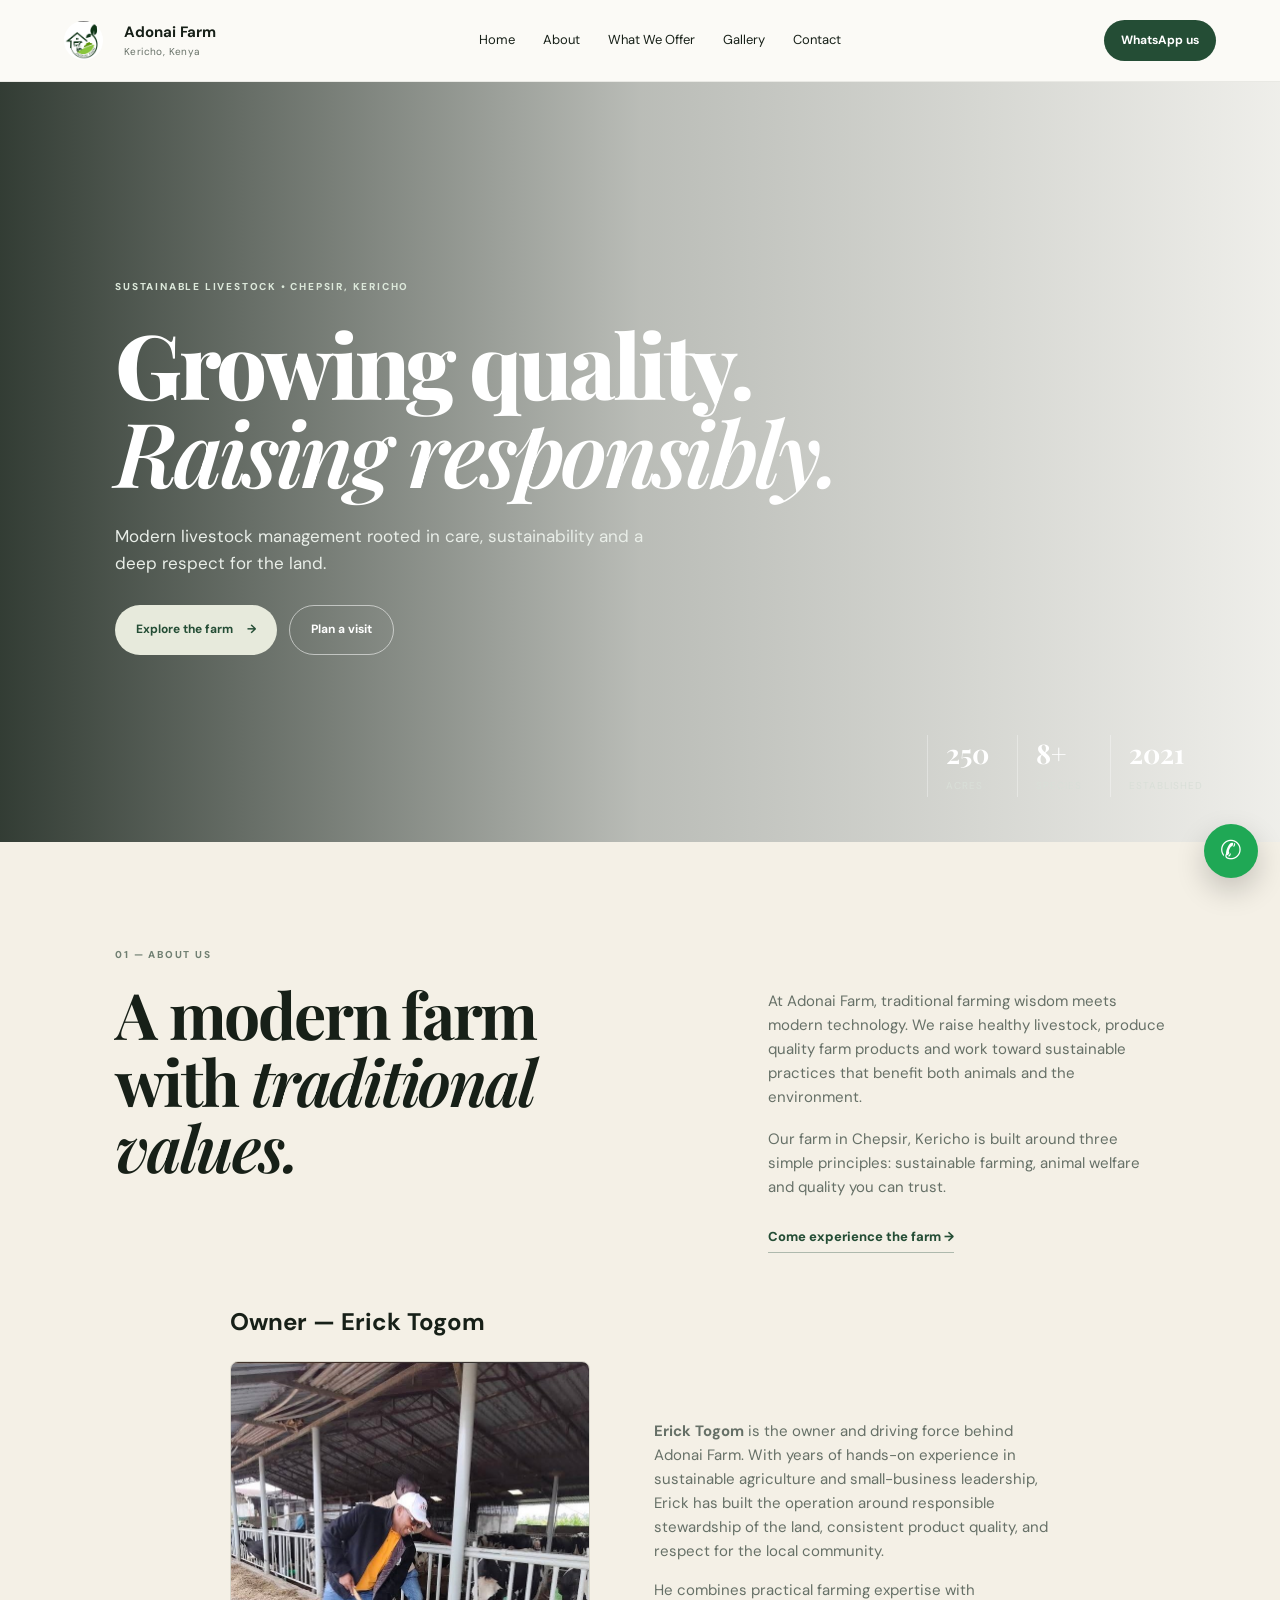
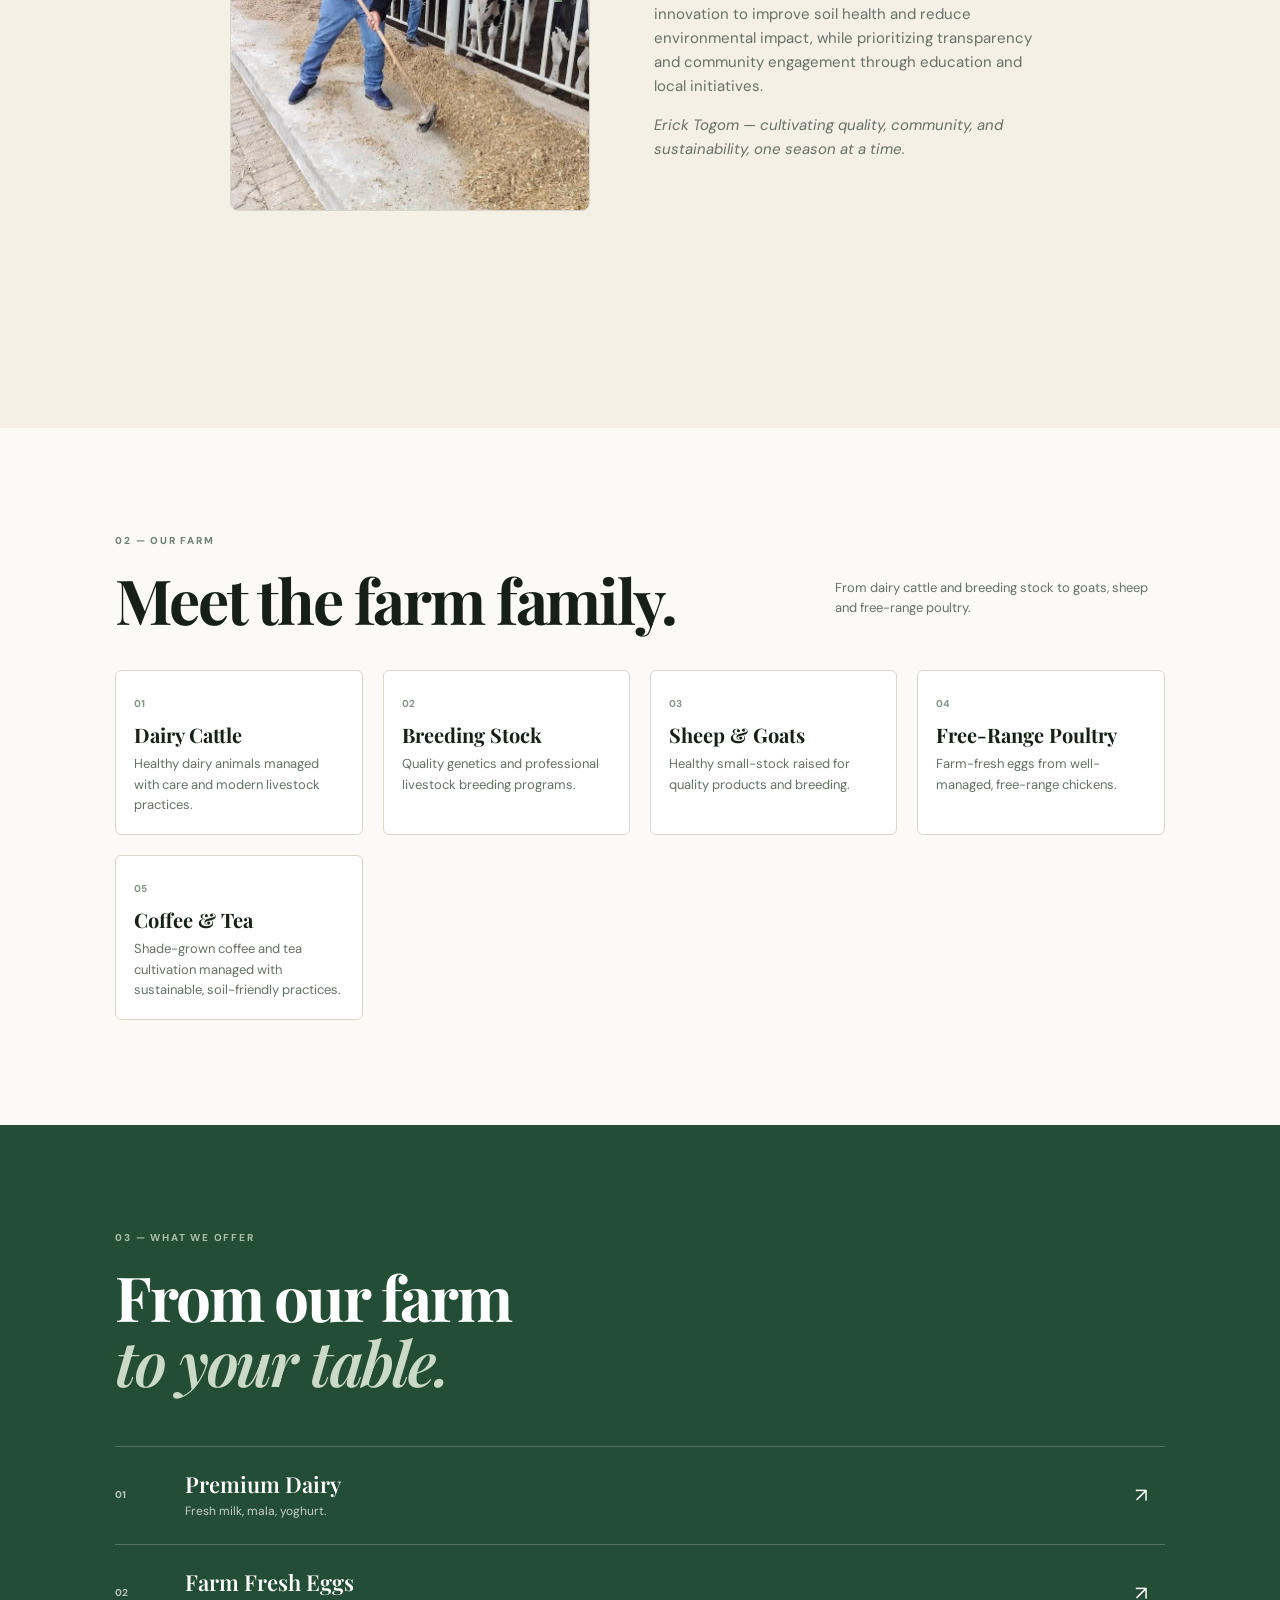
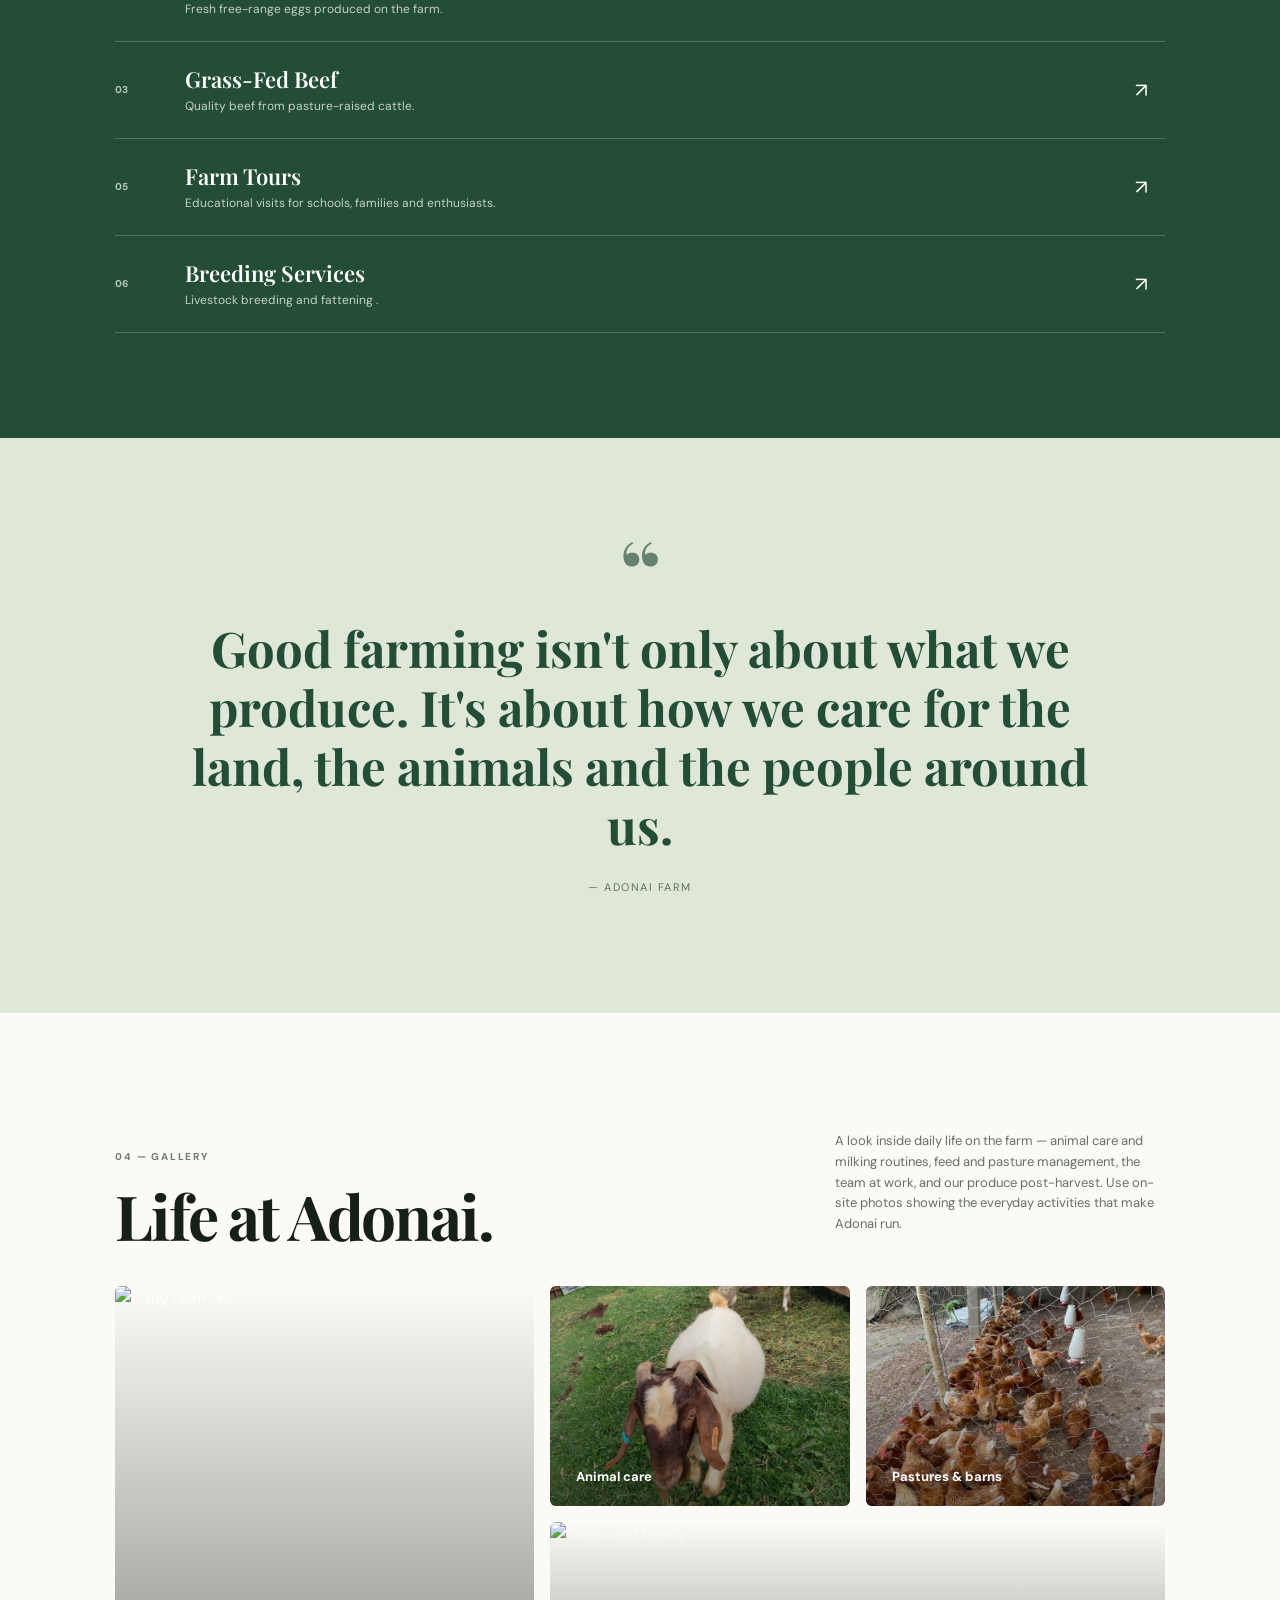
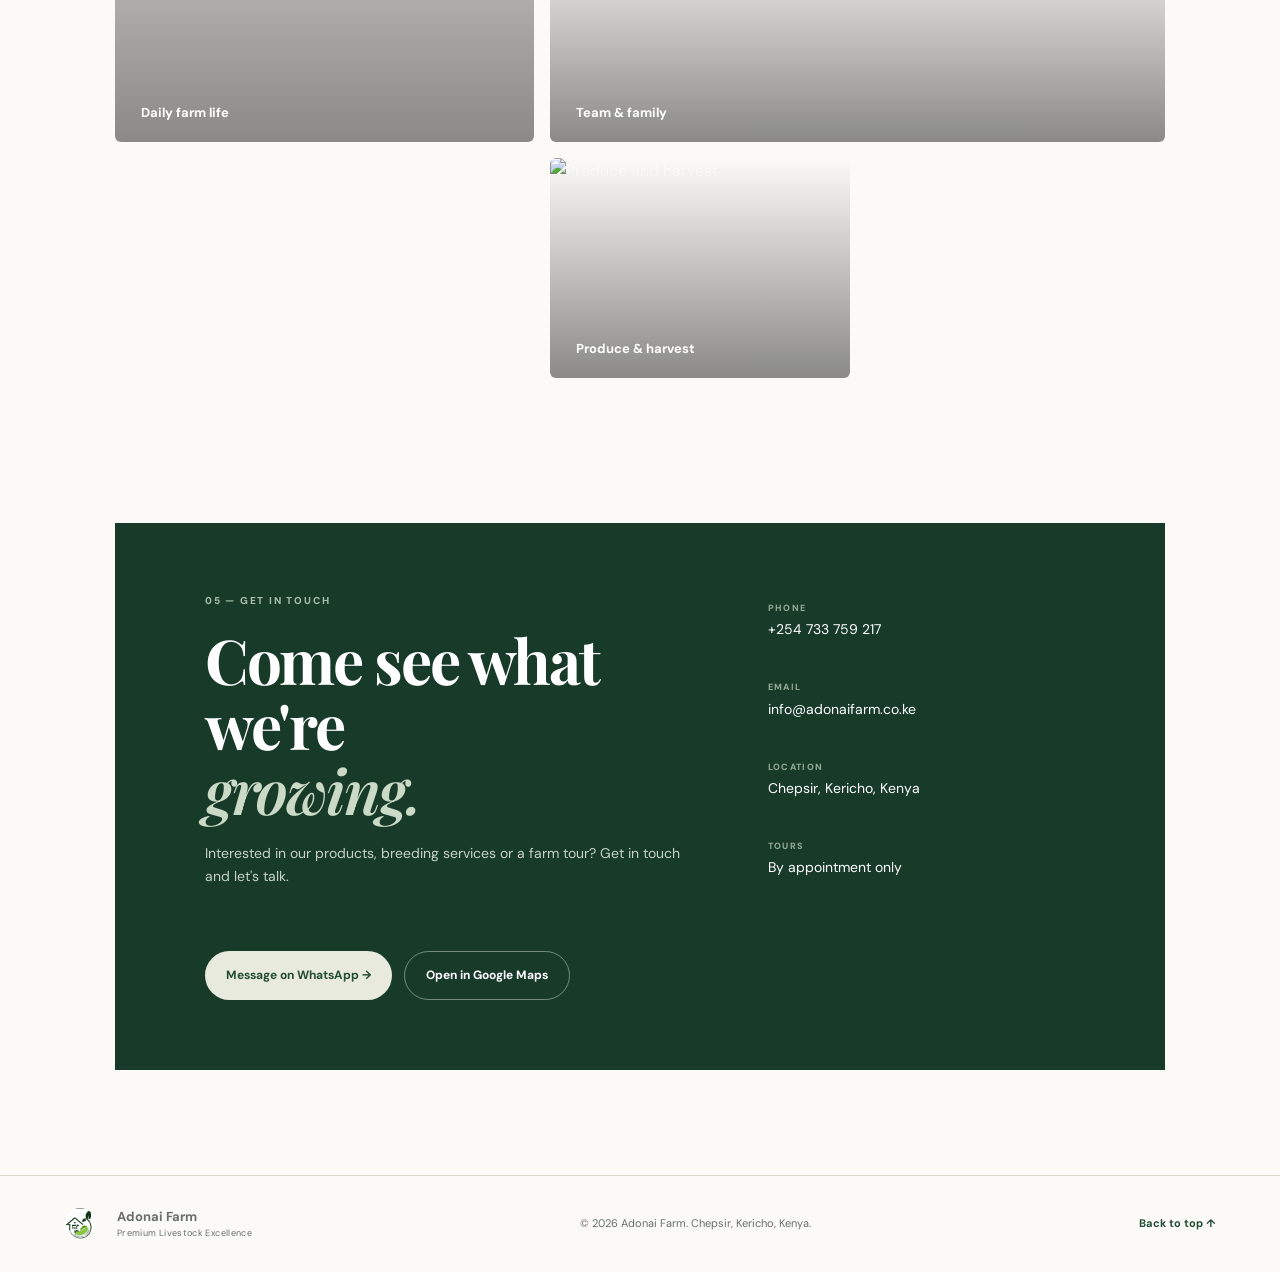
==== index.html @ 5c6ceb9a "Add files via upload" ====
<!DOCTYPE html>
<html lang="en">
<head>
  <meta charset="UTF-8">
  <meta name="viewport" content="width=device-width, initial-scale=1.0">
  <meta name="description" content="Adonai Farm — sustainable livestock farming in Chepsir, Kericho, Kenya. Dairy, eggs, beef, wool, farm tours and livestock breeding services.">
  <meta name="robots" content="index,follow">
  <meta property="og:title" content="Adonai Farm | Sustainable Livestock Excellence">
  <meta property="og:description" content="Modern livestock management rooted in care, sustainability and a deep respect for the land. Based in Chepsir, Kericho.">
  <meta property="og:image" content="images/adonai-farm-v2.jpeg">
  <meta property="og:type" content="website">
  <meta name="twitter:card" content="summary_large_image">
  <meta name="twitter:title" content="Adonai Farm | Sustainable Livestock Excellence">
  <meta name="twitter:description" content="Modern livestock management rooted in care, sustainability and a deep respect for the land.">
  <link rel="icon" href="images/favicon.ico">
  <link rel="icon" type="image/png" sizes="32x32" href="images/favicon-32x32.png">
  <link rel="apple-touch-icon" href="images/apple-touch-icon-180.png">
  <link rel="manifest" href="/site.webmanifest">
  <title>Adonai Farm | Sustainable Livestock Excellence</title>
  <meta name="theme-color" content="#244d35">
  <link rel="preconnect" href="https://fonts.googleapis.com">
  <link rel="preconnect" href="https://fonts.gstatic.com" crossorigin>
  <link href="https://fonts.googleapis.com/css2?family=DM+Sans:wght@400;500;600;700&family=Playfair+Display:wght@600;700;800&display=swap" rel="stylesheet">
  <link rel="stylesheet" href="css/style.css">
  <script type="application/ld+json">
  {
    "@context": "https://schema.org",
    "@type": "LocalBusiness",
    "name": "Adonai Farm",
    "description": "Sustainable livestock farming and breeding services in Chepsir, Kericho. Premium dairy, eggs, beef, wool and farm tours.",
    "telephone": "+254733759217",
    "email": "info@adonaifarm.co.ke",
    "address": {
      "@type": "PostalAddress",
      "addressLocality": "Chepsir",
      "addressRegion": "Kericho",
      "addressCountry": "KE"
    },
    "founder": {
      "@type": "Person",
      "name": "Erick Togom"
    },
    "hasMap": "https://maps.app.goo.gl/hEsbJeXVuYYbMGiM8",
    "url": "/"
  }
  </script>
</head>
<body>
  <header class="site-header">
    <a class="brand" href="#home" aria-label="Adonai Farm home">
      <img src="images/logo-v2.jpeg" alt="Adonai Farm logo" style="width:39px;height:39px;border-radius:50%;object-fit:cover;margin-right:10px;"  srcset="images/logo-v2-480.jpeg 480w, images/logo-v2-800.jpeg 800w, images/logo-v2-1200.jpeg 1200w" sizes="(max-width:600px) 480px, 800px">
      <span><strong>Adonai Farm</strong><small>Kericho, Kenya</small></span>
    </a>
    <button class="menu-toggle" aria-label="Open menu">☰</button>
    <nav class="nav">
      <a href="#home">Home</a>
      <a href="#about">About</a>
      <a href="#services">What We Offer</a>
      <a href="#gallery">Gallery</a>
      <a href="#contact">Contact</a>
    </nav>
    <a class="nav-cta" href="https://wa.me/254733759217?text=Hello%20Adonai%20Farm%2C%20I%27d%20like%20to%20make%20an%20inquiry." target="_blank" rel="noopener">WhatsApp us</a>
  </header>

  <main>
    <section class="hero" id="home">
      <div class="hero-overlay"></div>
      <div class="hero-content">
        <p class="eyebrow">SUSTAINABLE LIVESTOCK • CHEPSIR, KERICHO</p>
        <h1>Growing quality.<br><em>Raising responsibly.</em></h1>
        <p class="hero-copy">Modern livestock management rooted in care, sustainability and a deep respect for the land.</p>
        <div class="hero-actions">
          <a class="btn btn-primary" href="#services">Explore the farm <span>→</span></a>
          <a class="btn btn-ghost" href="#contact">Plan a visit</a>
        </div>
      </div>
      <div class="hero-stats">
        <div><strong>250</strong><span>Acres</span></div>
        <div><strong>8+</strong><span>Species</span></div>
        <div><strong>2021</strong><span>Established</span></div>
      </div>
    </section>

    <section class="intro section" id="about">
      <div class="section-label">01 — ABOUT US</div>
      <div class="intro-grid">
        <div>
          <p class="display">A modern farm with <em>traditional values.</em></p>
        </div>
        <div class="intro-copy">
          <p>At Adonai Farm, traditional farming wisdom meets modern technology. We raise healthy livestock, produce quality farm products and work toward sustainable practices that benefit both animals and the environment.</p>
          <p>Our farm in Chepsir, Kericho is built around three simple principles: sustainable farming, animal welfare and quality you can trust.</p>
          <a class="text-link" href="#contact">Come experience the farm →</a>
        </div>
      </div>

      <!-- Owner / Founder section (added) -->
      <div class="owner section" aria-labelledby="owner-heading" style="padding-top:30px;">
        <h2 id="owner-heading">Owner — Erick Togom</h2>
        <div style="display:grid;grid-template-columns:1fr 1fr;gap:28px;align-items:center;margin-top:18px;">
          <div>
            <!-- Replace images/owner-v2.jpeg with the real photo when ready -->
            <img src="images/owner-v2.jpeg" alt="Erick Togom, owner of Adonai Farm" loading="lazy" style="width:100%;max-width:360px;border-radius:8px;border:1px solid var(--line)" srcset="images/owner-v2-480.jpeg 480w, images/owner-v2-800.jpeg 800w, images/owner-v2-1200.jpeg 1200w" sizes="(max-width:600px) 480px, 800px">
          </div>
          <div style="color:var(--muted);font-size:15px;">
            <p><strong>Erick Togom</strong> is the owner and driving force behind Adonai Farm. With years of hands-on experience in sustainable agriculture and small-business leadership, Erick has built the operation around responsible stewardship of the land, consistent product quality, and respect for the local community.</p>
            <p>He combines practical farming expertise with innovation to improve soil health and reduce environmental impact, while prioritizing transparency and community engagement through education and local initiatives.</p>
            <p style="margin-top:8px;"><em>Erick Togom — cultivating quality, community, and sustainability, one season at a time.</em></p>
          </div>
        </div>
      </div>

    </section>

    <section class="animals section">
      <div class="section-head">
        <div>
          <div class="section-label">02 — OUR FARM</div>
          <h2>Meet the farm family.</h2>
        </div>
        <p>From dairy cattle and breeding stock to goats, sheep and free-range poultry.</p>
      </div>
      <div class="animal-grid">
        <article class="animal-card">
          <div class="animal-image" aria-hidden="false"><img src="images/dairy-v2.jpeg" alt="Dairy cattle at Adonai Farm" loading="lazy"  srcset="images/dairy-v2-480.jpeg 480w, images/dairy-v2-800.jpeg 800w, images/dairy-v2-1200.jpeg 1200w" sizes="(max-width:600px) 480px, 800px"></div>
          <div class="card-body"><span>01</span><h3>Dairy Cattle</h3><p>Healthy dairy animals managed with care and modern livestock practices.</p></div>
        </article>
        <article class="animal-card">
          <div class="animal-image"><img src="images/bulll-v2.jpeg" alt="Breeding stock" loading="lazy"  srcset="images/bulll-v2-480.jpeg 480w, images/bulll-v2-800.jpeg 800w, images/bulll-v2-1200.jpeg 1200w" sizes="(max-width:600px) 480px, 800px"></div>
          <div class="card-body"><span>02</span><h3>Breeding Stock</h3><p>Quality genetics and professional livestock breeding programs.</p></div>
        </article>
        <article class="animal-card">
          <div class="animal-image"><img src="images/adonai-4-v2.jpeg" alt="Sheep and goats" loading="lazy"  srcset="images/adonai-4-v2-480.jpeg 480w, images/adonai-4-v2-800.jpeg 800w, images/adonai-4-v2-1200.jpeg 1200w" sizes="(max-width:600px) 480px, 800px"></div>
          <div class="card-body"><span>03</span><h3>Sheep & Goats</h3><p>Healthy small-stock raised for quality products and breeding.</p></div>
        </article>
        <article class="animal-card">
          <div class="animal-image"><img src="images/adonai-5-v2.jpg" alt="Free-range poultry" loading="lazy"  srcset="images/adonai-5-v2-480.jpg 480w, images/adonai-5-v2-800.jpg 800w, images/adonai-5-v2-1200.jpg 1200w" sizes="(max-width:600px) 480px, 800px"></div>
          <div class="card-body"><span>04</span><h3>Free-Range Poultry</h3><p>Farm-fresh eggs from well-managed, free-range chickens.</p></div>
        </article>
        <article class="animal-card">
          <div class="animal-image"><img src="images/adonai-farm-2-v2.jpeg" alt="Coffee and tea crops" loading="lazy"  srcset="images/adonai-farm-2-v2-480.jpeg 480w, images/adonai-farm-2-v2-800.jpeg 800w, images/adonai-farm-2-v2-1200.jpeg 1200w" sizes="(max-width:600px) 480px, 800px"></div>
          <div class="card-body"><span>05</span><h3>Coffee &amp; Tea</h3><p>Shade-grown coffee and tea cultivation managed with sustainable, soil-friendly practices.</p></div>
        </article>
      </div>
    </section>

    <section class="offer section" id="services">
      <div class="section-label">03 — WHAT WE OFFER</div>
      <h2>From our farm<br><em>to your table.</em></h2>
      <div class="offer-list">
        <div class="offer-item"><span>01</span><div><h3>Premium Dairy</h3><p>Fresh milk, mala, yoghurt.</p></div><b>↗</b></div>
        <div class="offer-item"><span>02</span><div><h3>Farm Fresh Eggs</h3><p>Fresh free-range eggs produced on the farm.</p></div><b>↗</b></div>
        <div class="offer-item"><span>03</span><div><h3>Grass-Fed Beef</h3><p>Quality beef from pasture-raised cattle.</p></div><b>↗</b></div>
        <div class="offer-item"><span>05</span><div><h3>Farm Tours</h3><p>Educational visits for schools, families and enthusiasts.</p></div><b>↗</b></div>
        <div class="offer-item"><span>06</span><div><h3>Breeding Services</h3><p>Livestock breeding and fattening  .</p></div><b>↗</b></div>
      </div>
    </section>

    <section class="quote-section">
      <div class="quote-mark">“</div>
      <blockquote>Good farming isn't only about what we produce. It's about how we care for the land, the animals and the people around us.</blockquote>
      <p>— Adonai Farm</p>
    </section>

    <section class="gallery section" id="gallery">
      <div class="section-head">
        <div>
          <div class="section-label">04 — GALLERY</div>
          <h2>Life at Adonai.</h2>
        </div>
        <p>A look inside daily life on the farm — animal care and milking routines, feed and pasture management, the team at work, and our produce post-harvest. Use on-site photos showing the everyday activities that make Adonai run.</p>
      </div>
      <div class="gallery-grid">
        <div class="gallery-tile large g1"><img src="images/adonai-3-v2.jpeg" alt="Daily farm life" loading="lazy"  srcset="images/adonai-3-v2-480.jpeg 480w, images/adonai-3-v2-800.jpeg 800w, images/adonai-3-v2-1200.jpeg 1200w" sizes="(max-width:600px) 480px, 1200px"><span>Daily farm life</span></div>
        <div class="gallery-tile g2"><img src="images/adonai-4-v2.jpeg" alt="Animal care" loading="lazy"  srcset="images/adonai-4-v2-480.jpeg 480w, images/adonai-4-v2-800.jpeg 800w, images/adonai-4-v2-1200.jpeg 1200w" sizes="(max-width:600px) 480px, 800px"><span>Animal care</span></div>
        <div class="gallery-tile g3"><img src="images/adonai-5-v2.jpg" alt="Pastures and barns" loading="lazy"  srcset="images/adonai-5-v2-480.jpg 480w, images/adonai-5-v2-800.jpg 800w, images/adonai-5-v2-1200.jpg 1200w" sizes="(max-width:600px) 480px, 800px"><span>Pastures &amp; barns</span></div>
        <div class="gallery-tile g4"><img src="images/adonai-farm-v2.jpeg" alt="Team and family" loading="lazy"  srcset="images/adonai-farm-v2-480.jpeg 480w, images/adonai-farm-v2-800.jpeg 800w, images/adonai-farm-v2-1200.jpeg 1200w" sizes="(max-width:600px) 480px, 1000px"><span>Team &amp; family</span></div>
        <div class="gallery-tile g5"><img src="images/adonai-farm-2-v2.jpeg" alt="Produce and harvest" loading="lazy"  srcset="images/adonai-farm-2-v2-480.jpeg 480w, images/adonai-farm-2-v2-800.jpeg 800w, images/adonai-farm-2-v2-1200.jpeg 1200w" sizes="(max-width:600px) 480px, 1000px"><span>Produce &amp; harvest</span></div>
      </div>
    </section>

    <section class="contact section" id="contact">
      <div class="contact-card">
        <div>
          <div class="section-label">05 — GET IN TOUCH</div>
          <h2>Come see what we're<br><em>growing.</em></h2>
          <p>Interested in our products, breeding services or a farm tour? Get in touch and let's talk.</p>
        </div>
        <div class="contact-details">
          <a href="tel:+254733759217"><span>PHONE</span>+254 733 759 217</a>
          <a href="mailto:info@adonaifarm.co.ke"><span>EMAIL</span>info@adonaifarm.co.ke</a>
          <div><span>LOCATION</span>Chepsir, Kericho, Kenya</div>
          <div><span>TOURS</span>By appointment only</div>
        </div>
        <div class="contact-actions">
          <a class="btn btn-light" href="https://wa.me/254733759217?text=Hello%20Adonai%20Farm%2C%20I%27d%20like%20to%20make%20an%20inquiry." target="_blank" rel="noopener">Message on WhatsApp →</a>
          <a class="btn btn-outline-light" href="https://maps.app.goo.gl/hEsbJeXVuYYbMGiM8" target="_blank" rel="noopener">Open in Google Maps</a>
        </div>
      </div>
    </section>
  </main>

  <footer>
    <div class="brand footer-brand"><img src="images/logo-v2.jpeg" alt="Adonai Farm logo" style="width:32px;height:32px;border-radius:50%;object-fit:cover;margin-right:10px;"  srcset="images/logo-v2-480.jpeg 480w, images/logo-v2-800.jpeg 800w, images/logo-v2-1200.jpeg 1200w" sizes="32px"><span><strong>Adonai Farm</strong><small>Premium Livestock Excellence</small></span></div>
    <p>© <span id="year"></span> Adonai Farm. Chepsir, Kericho, Kenya.</p>
    <a href="#home">Back to top ↑</a>
  </footer>

  <a class="floating-wa" href="https://wa.me/254733759217?text=Hello%20Adonai%20Farm%2C%20I%27d%20like%20to%20make%20an%20inquiry." target="_blank" rel="noopener" aria-label="Chat on WhatsApp">✆</a>
  <script src="js/script.js"></script>
</body>
</html>
---- css/style.css ----
:root{
  --ink:#172018;--muted:#667067;--cream:#f4f0e6;--paper:#fbfaf6;
  --green:#244d35;--green2:#183b29;--line:#d9d7cc;--white:#fff;
  --serif:"Playfair Display",Georgia,serif;--sans:"DM Sans",Arial,sans-serif
}
*{box-sizing:border-box}html{scroll-behavior:smooth}body{margin:0;color:var(--ink);background:var(--paper);font-family:var(--sans);line-height:1.6}a{color:inherit;text-decoration:none}
.site-header{height:82px;padding:0 5vw;display:flex;align-items:center;gap:30px;justify-content:space-between;background:rgba(251,250,246,.94);backdrop-filter:blur(12px);position:fixed;top:0;left:0;right:0;z-index:20;border-bottom:1px solid rgba(23,32,24,.08)}
.brand{display:flex;align-items:center;gap:11px}.brand-mark{width:39px;height:39px;border:1px solid var(--green);border-radius:50%;display:grid;place-items:center;font-size:11px;font-weight:800;color:var(--green)}.brand strong,.brand small{display:block;line-height:1.1}.brand strong{font-size:15px}.brand small{font-size:10px;color:var(--muted);margin-top:5px;letter-spacing:.04em}
.nav{display:flex;gap:28px;font-size:13px}.nav a:hover{color:var(--green)}.nav-cta{background:var(--green);color:#fff;padding:11px 17px;border-radius:30px;font-size:12px;font-weight:700}.menu-toggle{display:none;background:none;border:0;font-size:24px}
.hero{min-height:760px;margin-top:82px;position:relative;display:flex;align-items:center;padding:8vw 9vw;background-image:url("https://images.unsplash.com/photo-1500595046743-cd271d694d30?auto=format&fit=crop&w=2000&q=85");background-size:cover;background-position:center}
.hero-overlay{position:absolute;inset:0;background:linear-gradient(90deg,rgba(10,22,13,.83),rgba(10,22,13,.27),rgba(10,22,13,.05))}
.hero-content{position:relative;color:#fff;max-width:730px}.eyebrow,.section-label{font-size:10px;font-weight:800;letter-spacing:.18em}.eyebrow{color:#dce8da;margin-bottom:24px}.hero h1{font:800 clamp(48px,7vw,92px)/.98 var(--serif);margin:0;letter-spacing:-.04em}.hero h1 em,.display em,h2 em{font-weight:600}.hero-copy{font-size:17px;max-width:570px;margin:28px 0;color:#e9eee8}.hero-actions{display:flex;gap:12px;flex-wrap:wrap}.btn{display:inline-flex;align-items:center;justify-content:center;gap:14px;padding:14px 21px;border-radius:30px;font-weight:700;font-size:12px;transition:.2s}.btn-primary{background:#e7eadc;color:var(--green)}.btn-primary:hover{transform:translateY(-2px)}.btn-ghost{border:1px solid rgba(255,255,255,.55);color:#fff}.hero-stats{position:absolute;right:6vw;bottom:45px;color:#fff;display:flex;gap:28px}.hero-stats div{border-left:1px solid rgba(255,255,255,.35);padding-left:18px}.hero-stats strong{font:700 27px var(--serif);display:block}.hero-stats span{font-size:10px;text-transform:uppercase;letter-spacing:.1em;color:#d9dfd8}
.section{padding:105px 9vw}.section-label{color:#718073;margin-bottom:18px}.intro{background:var(--cream)}.intro-grid{display:grid;grid-template-columns:1.15fr .85fr;gap:9vw}.display{font:700 clamp(38px,5vw,68px)/1.04 var(--serif);letter-spacing:-.035em;margin:0}.intro-copy{padding-top:8px;color:var(--muted);font-size:15px}.intro-copy p{margin:0 0 18px}.text-link{display:inline-block;color:var(--green);font-weight:800;font-size:13px;margin-top:10px;border-bottom:1px solid #aeb9ad;padding-bottom:4px}
.section-head{display:flex;align-items:end;justify-content:space-between;gap:40px;margin-bottom:38px}.section-head h2,.offer h2,.contact h2{font:700 clamp(38px,5vw,62px)/1.05 var(--serif);letter-spacing:-.035em;margin:0}.section-head>p{max-width:330px;color:var(--muted);font-size:13px}
.animal-grid{display:grid;grid-template-columns:repeat(auto-fit,minmax(240px,1fr));gap:20px}.animal-card{background:#fff;border:1px solid var(--line);overflow:hidden;border-radius:6px}.animal-image{height:220px;background-size:cover;background-position:center;position:relative;overflow:hidden}.animal-image img{width:100%;height:100%;object-fit:cover;display:block}.animal-image.cow{background-image:url("https://images.unsplash.com/photo-1527153852973-5c1b6aefc6a5?auto=format&fit=crop&w=900&q=80")}.animal-image.bull{background-image:url("https://images.unsplash.com/photo-1551836022-d5d88e9218df?auto=format&fit=crop&w=900&q=80")}.animal-image.sheep{background-image:url("https://images.unsplash.com/photo-1484557985045-edf25e08da73?auto=format&fit=crop&w=900&q=80")}.animal-image.poultry{background-image:url("https://images.unsplash.com/photo-1548550023-2bdb3c5beed7?auto=format&fit=crop&w=900&q=80")}.animal-image.coffee{background-image:url("https://images.unsplash.com/photo-1506806732259-39c2d0268443?auto=format&fit=crop&w=900&q=80")}.card-body{padding:18px}.card-body span,.offer-item>span{font-size:10px;color:#8b948b;font-weight:800}.card-body h3{font:700 20px var(--serif);margin:6px 0}.card-body p{font-size:13px;color:var(--muted);margin:0}
.offer{background:var(--green);color:#fff}.offer .section-label{color:#a9bea9}.offer h2{margin-bottom:52px}.offer h2 em{color:#cbd9c7}.offer-list{border-top:1px solid rgba(255,255,255,.22)}.offer-item{display:grid;grid-template-columns:70px 1fr 30px;align-items:center;padding:22px 0;border-bottom:1px solid rgba(255,255,255,.22);transition:.2s}.offer-item:hover{padding-left:10px}.offer-item>span{color:#b5c4b5}.offer-item h3{margin:0;font:600 22px var(--serif)}.offer-item p{margin:3px 0 0;color:#c4d0c5;font-size:12px}.offer-item b{font-size:20px;font-weight:400}
.quote-section{background:#dfe7d9;padding:105px 12vw;text-align:center}.quote-mark{font:800 85px/0.6 var(--serif);color:var(--green);opacity:.65}.quote-section blockquote{font:700 clamp(28px,4vw,49px)/1.2 var(--serif);max-width:900px;margin:25px auto;color:var(--green)}.quote-section p{font-size:11px;letter-spacing:.14em;text-transform:uppercase;color:#637263}
.gallery-grid{display:grid;grid-template-columns:repeat(auto-fit,minmax(240px,1fr));grid-auto-rows:220px;gap:16px}.gallery-tile{position:relative;display:flex;align-items:end;padding:18px;color:#fff;overflow:hidden;border-radius:6px}.gallery-tile img{position:absolute;inset:0;width:100%;height:100%;object-fit:cover;z-index:0}.gallery-tile:after{content:"";position:absolute;inset:0;background:linear-gradient(transparent,rgba(0,0,0,.45));z-index:1}.gallery-tile span{position:relative;z-index:2;font-weight:700;font-size:13px;padding-left:8px}.g1{grid-row:span 2}.g2{}.g3{}.g4{grid-column:span 2}.g5{grid-column:auto;grid-row:auto}

/* Adjust framing for Team & family tile so head is not cropped */
.gallery-tile.g4 img{object-position:center 50%}
@media (max-width:560px){
  /* On narrow screens show slightly higher to keep faces visible */
  .gallery-tile.g4 img{object-position:center 35%}
}

@media (min-width:1100px){
  .gallery-grid{grid-template-columns:1.4fr 1fr 1fr}
  .g1{grid-row:span 2}
  .g4{grid-column:2 / 4;grid-row:2}
  .g5{grid-column:2 / 3;grid-row:3}
}


/* Ensure animal-image contains the image and fills */
.animal-image{position:relative;overflow:hidden}.animal-image img{position:absolute;inset:0;width:100%;height:100%;object-fit:cover}
.contact{padding-top:40px}.contact-card{background:var(--green2);color:#fff;padding:70px 7vw;display:grid;grid-template-columns:1.25fr .75fr;gap:50px}.contact .section-label{color:#a9bea9}.contact h2{margin-bottom:20px}.contact h2 em{color:#cbd9c7}.contact-card>div:first-child p{max-width:490px;color:#c6d2c7;font-size:14px}.contact-details{display:grid;gap:17px;padding-top:8px}.contact-details a,.contact-details div{font-size:14px}.contact-details span{display:block;font-size:9px;letter-spacing:.15em;color:#93aa96;font-weight:800;margin-bottom:3px}.contact-actions{grid-column:1/-1;display:flex;gap:12px;flex-wrap:wrap}.btn-light{background:#e7eadc;color:var(--green)}.btn-outline-light{border:1px solid rgba(255,255,255,.4);color:#fff}
footer{border-top:1px solid var(--line);padding:28px 5vw;display:flex;align-items:center;justify-content:space-between;gap:20px;font-size:11px;color:var(--muted)}.footer-brand .brand-mark{width:32px;height:32px}.footer-brand strong{font-size:13px}.footer-brand small{font-size:9px}footer a{color:var(--green);font-weight:700}.floating-wa{position:fixed;right:22px;bottom:22px;width:54px;height:54px;border-radius:50%;background:#1fa855;color:#fff;display:grid;place-items:center;font-size:26px;box-shadow:0 12px 30px rgba(0,0,0,.2);z-index:15}
@media (max-width:1200px){
  /* Medium screens: slightly reduce hero size and tighten paddings */
  .hero{min-height:640px;padding:8vw}
  .hero-content{max-width:620px}
  .intro-grid{gap:6vw}
}

@media (max-width:900px){
  /* Mobile / small laptop: collapse nav into toggle, simplify header */
  .nav{display:none}
  .menu-toggle{display:block;margin-left:auto}
  .nav.open{position:absolute;top:82px;left:0;right:0;background:var(--paper);padding:20px 7vw;display:grid;gap:15px;border-bottom:1px solid var(--line)}
  .nav-cta{display:none}
  .site-header{height:72px;padding:0 4vw;gap:12px}
  .brand-mark{width:34px;height:34px;font-size:10px}
  .brand strong{font-size:14px}
  .hero{min-height:620px;padding:80px 7vw 120px}
  .hero-stats{left:7vw;right:auto;bottom:30px}
  .hero-stats div{padding-left:12px}
  .section{padding:70px 7vw}
  .intro-grid,.contact-card{grid-template-columns:1fr}
  .animal-grid{grid-template-columns:1fr 1fr}
  .gallery-grid{grid-template-columns:1fr 1fr;grid-template-rows:220px 220px 220px}
  .g1{grid-row:span 2}
  .contact-actions{grid-column:auto}
  /* Ensure buttons are tappable and wrap nicely */
  .hero-actions{flex-wrap:wrap}
}

@media (max-width:560px){
  /* Small phones */
  .brand small{display:none}
  .site-header{height:64px;padding:0 4vw}
  .menu-toggle{font-size:26px}
  .hero h1{font-size:44px;line-height:1.02}
  .hero-copy{font-size:15px}
  .hero{min-height:520px;padding:60px 6vw 90px}
  .hero-content{max-width:100%}
  /* Stack hero actions vertically and make CTAs full-width */
  .hero-actions{flex-direction:column;align-items:stretch;gap:12px}
  .hero-actions .btn{width:100%;justify-content:center}
  /* Move hero-stats into flow or hide on very small screens for clarity */
  .hero-stats{display:none}
  .animal-grid{grid-template-columns:1fr}
  .animal-image{height:200px}
  .section-head{display:block}
  .section-head>p{margin-top:14px}
  .gallery-grid{display:grid;grid-template-columns:1fr;grid-template-rows:250px}
  .g1{grid-row:auto}
  .contact-card{padding:30px 6vw}
  footer{flex-direction:column;align-items:flex-start}
}

/* Misc improvements for all sizes */
img, .animal-image, .gallery-tile{max-width:100%;height:auto}
.btn{min-height:44px}
.menu-toggle{padding:8px;border-radius:8px}
/* Improve focus outlines for keyboard users */
a:focus, .btn:focus, .menu-toggle:focus{outline:3px solid rgba(36,77,53,.18);outline-offset:2px}
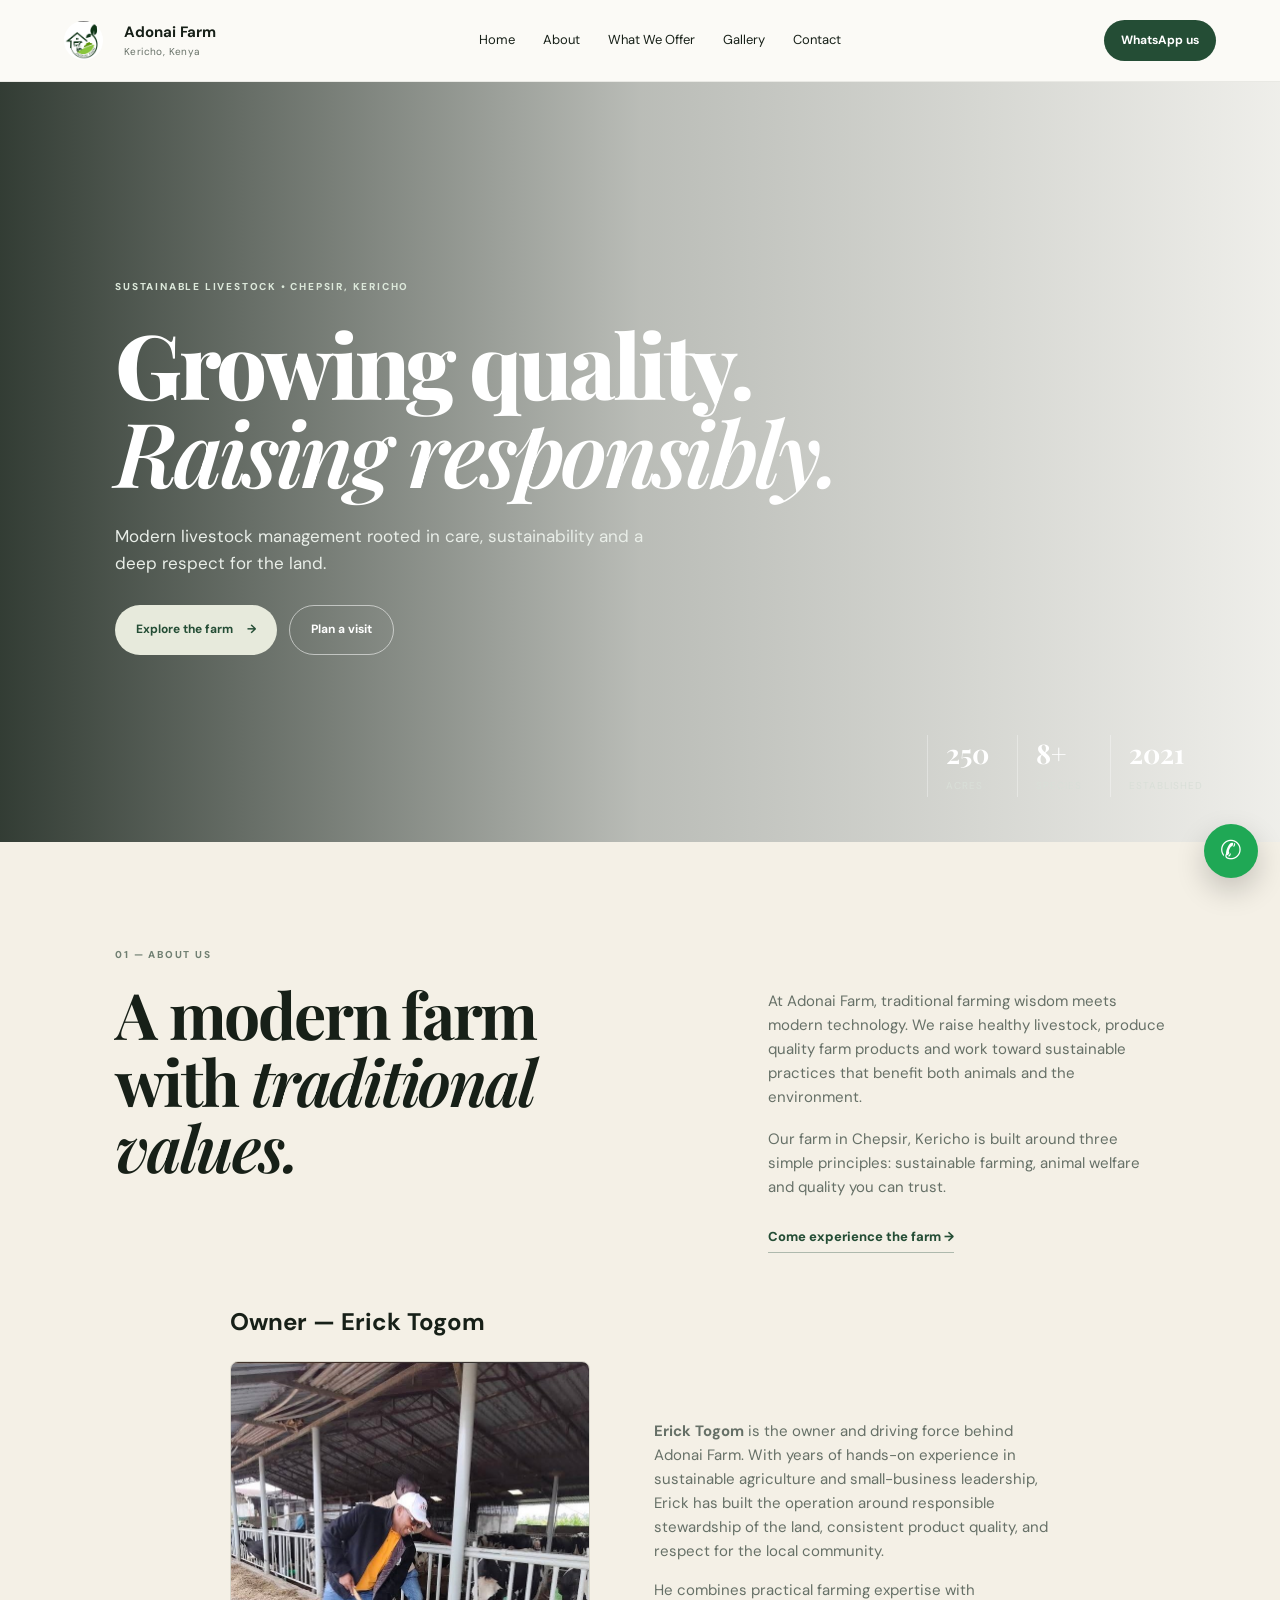
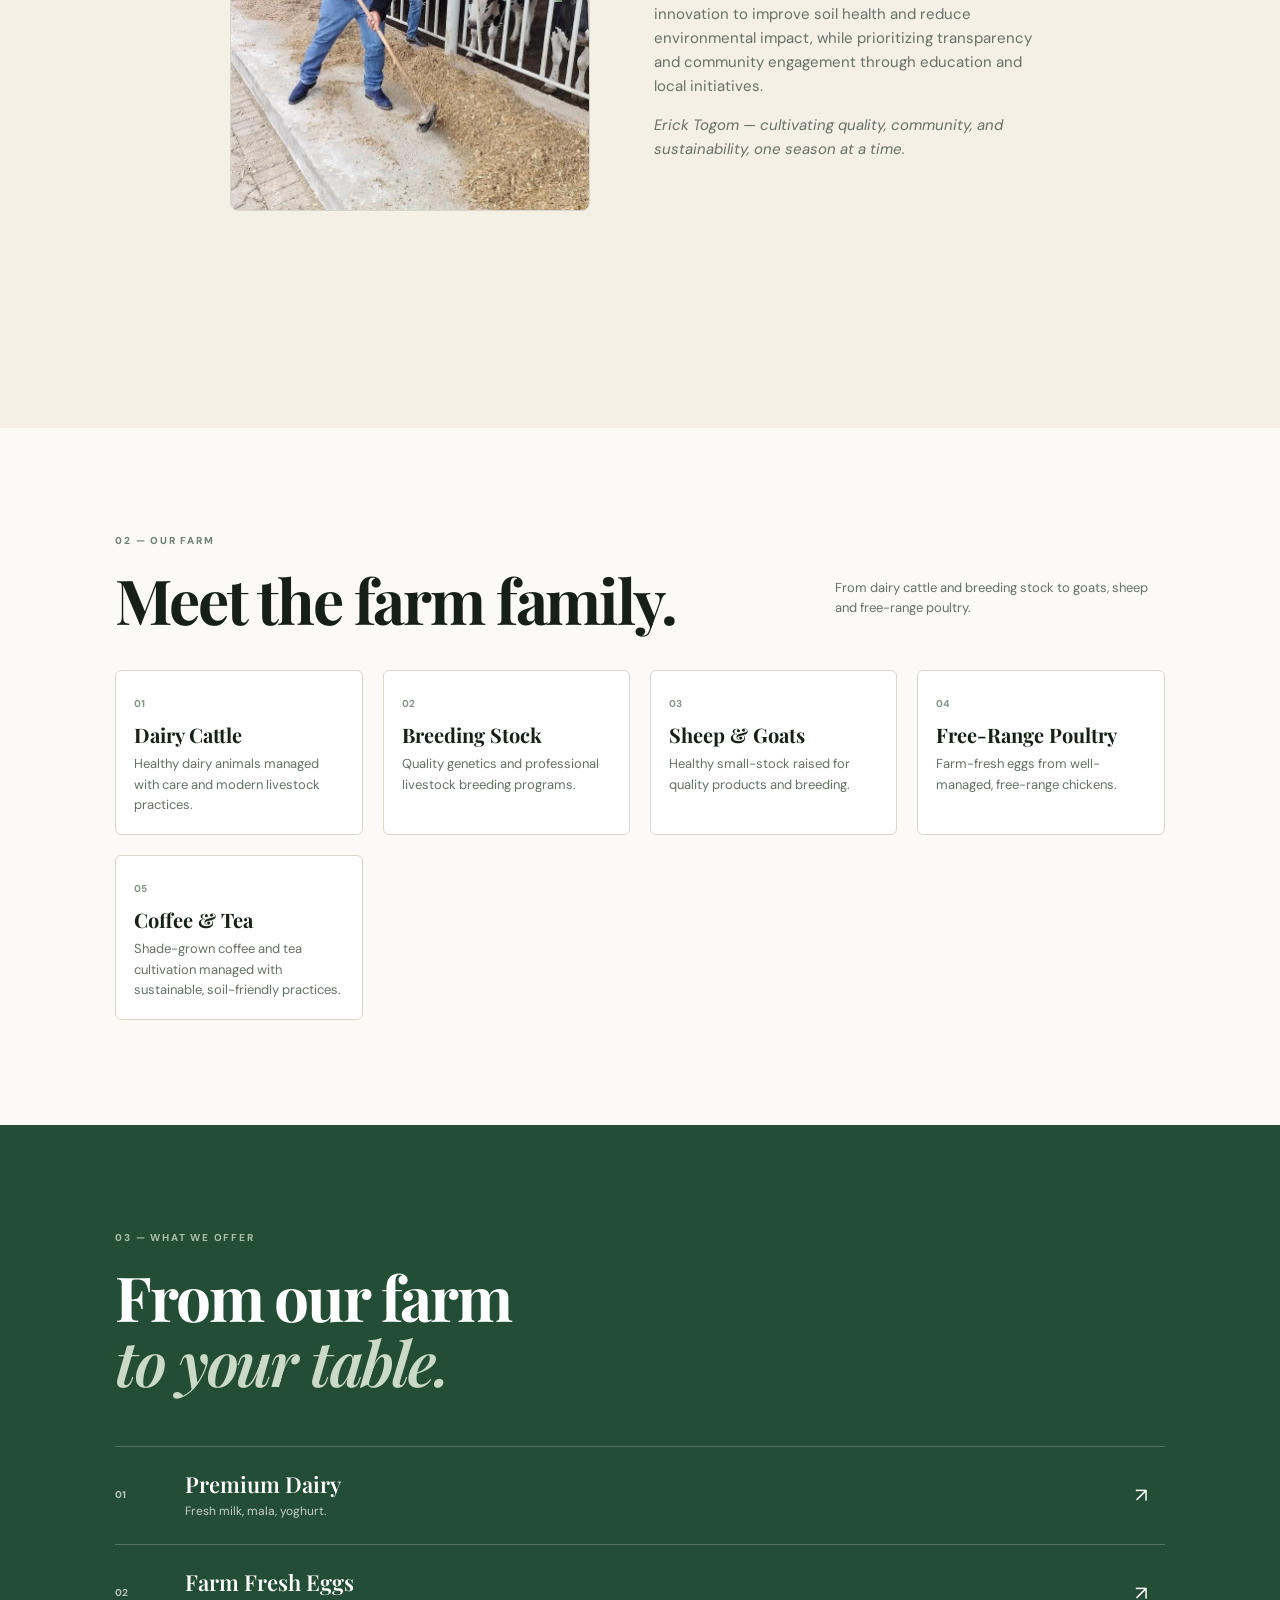
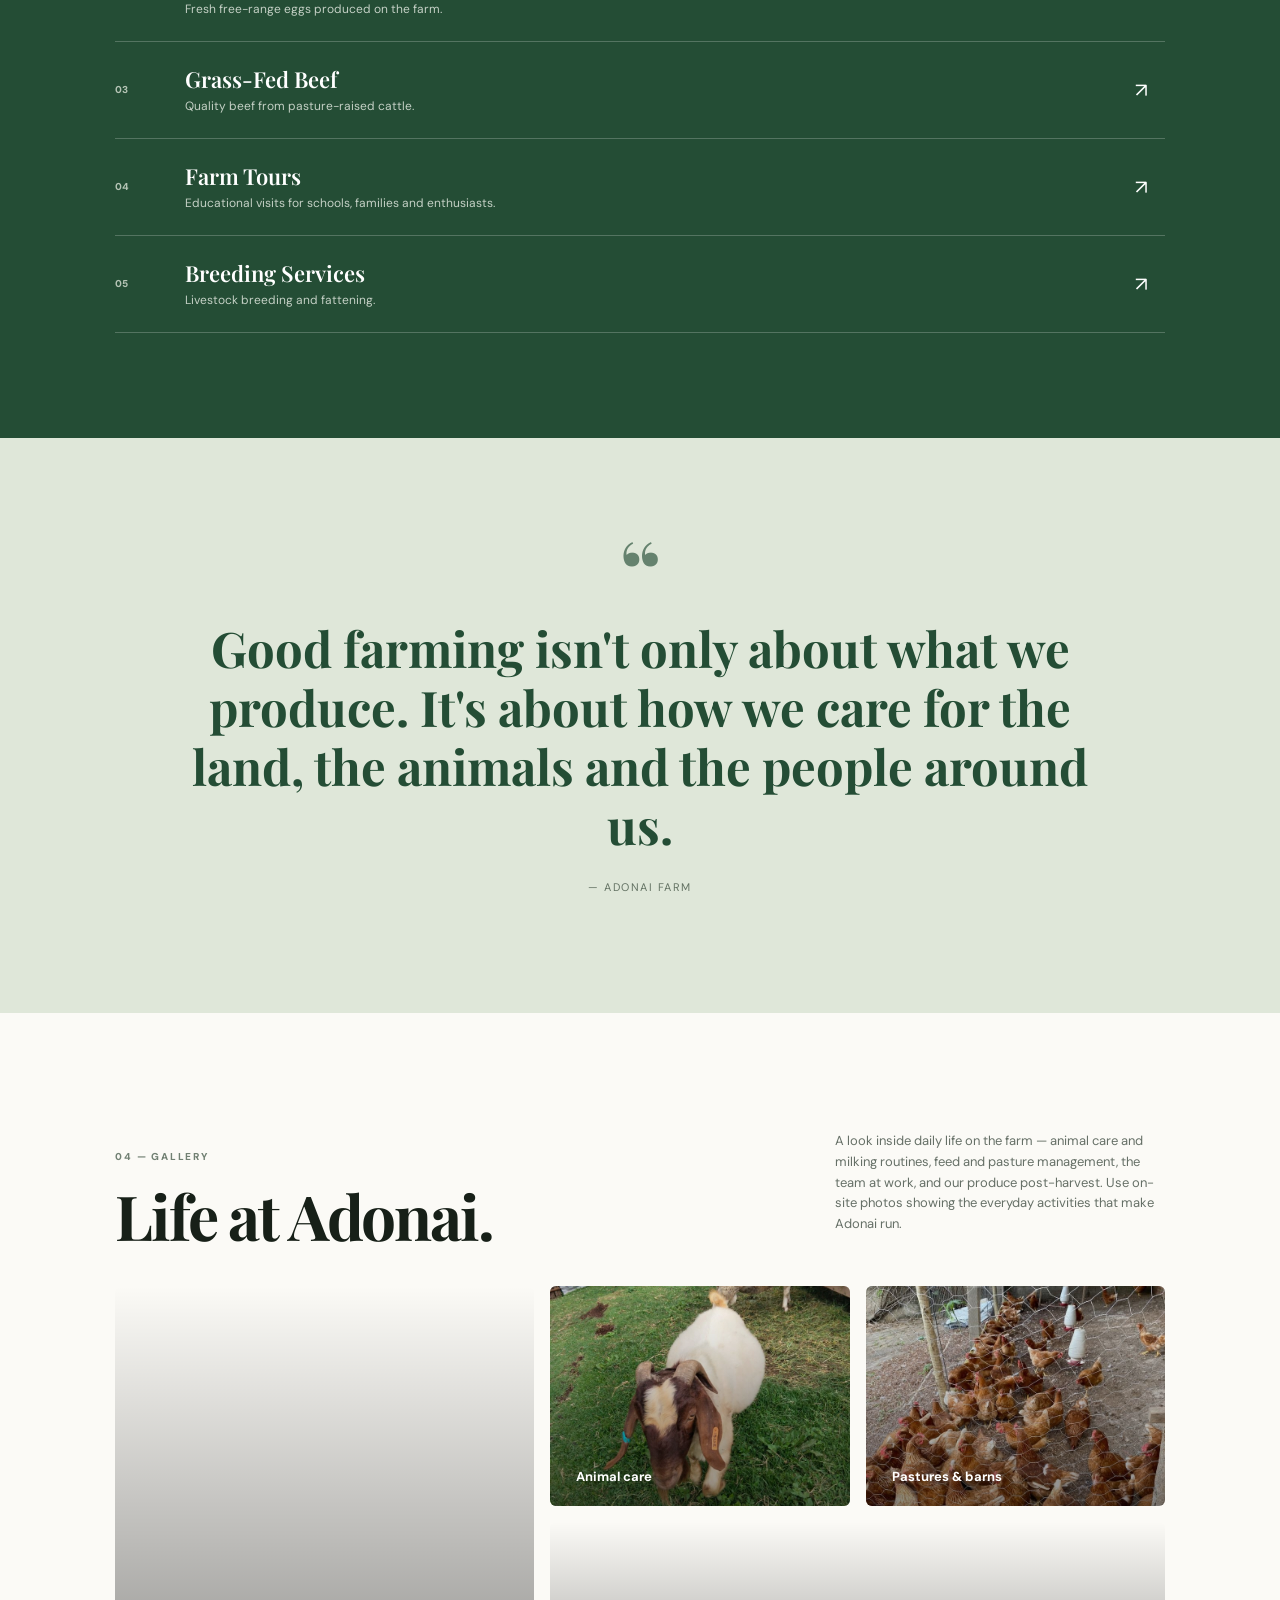
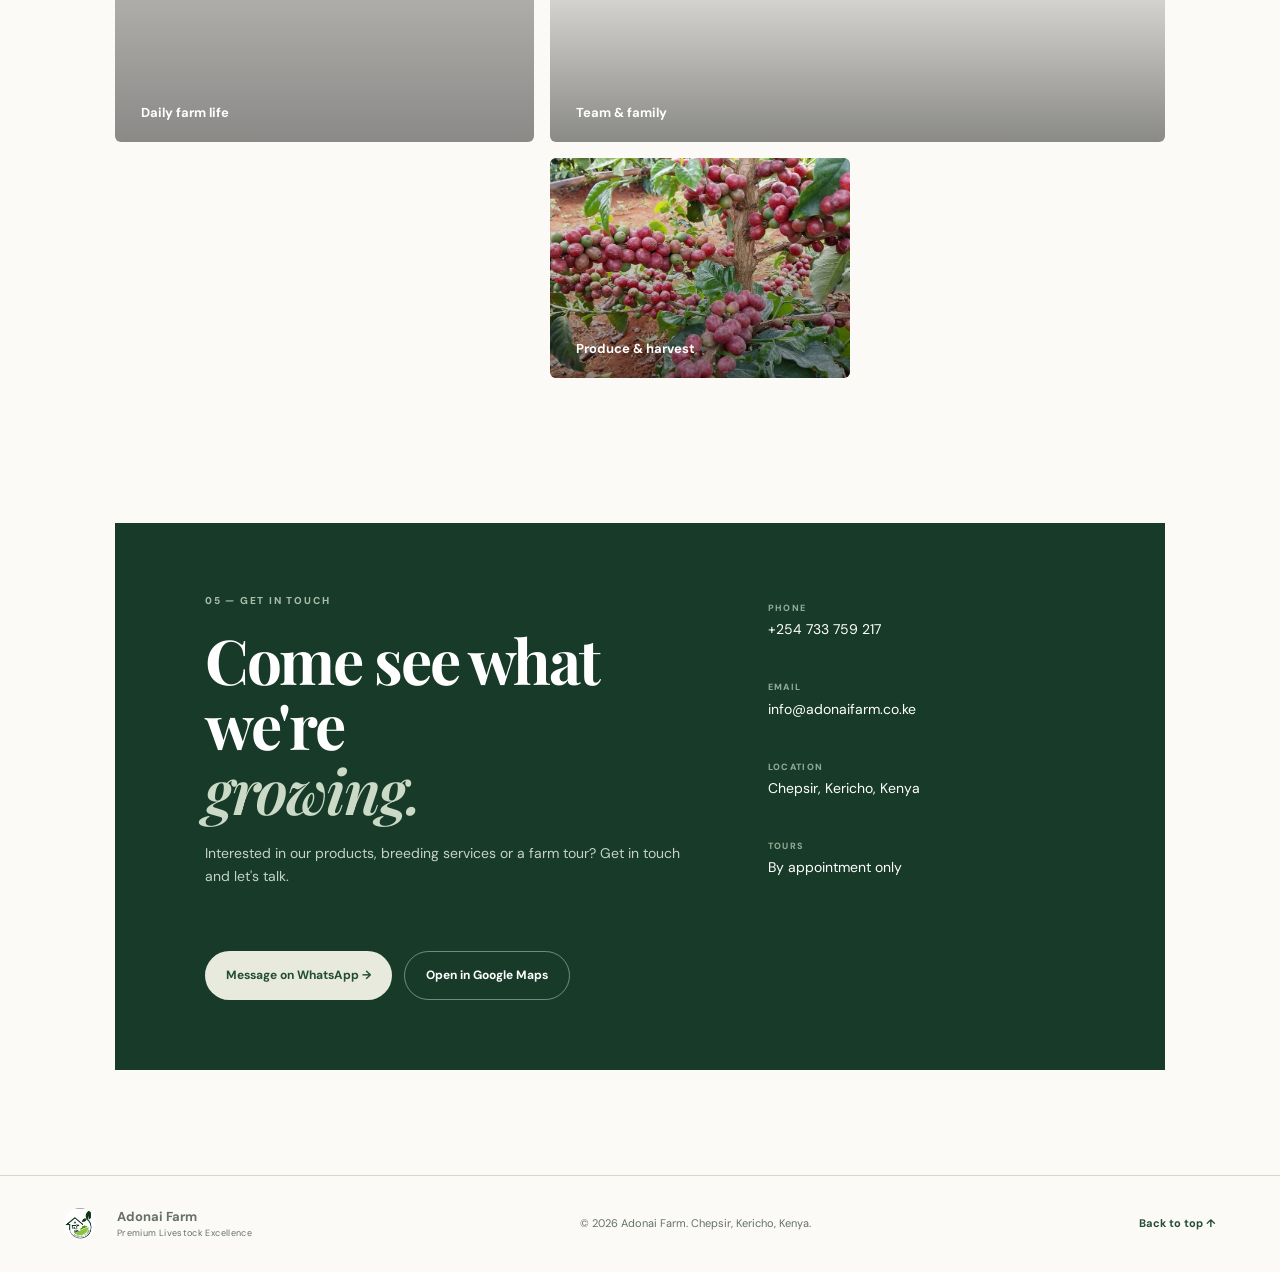
==== commit b29aec63: "Update index.html" ====
--- a/index.html
+++ b/index.html
@@ -1,215 +1,658 @@
-<!DOCTYPE html>
-<html lang="en">
-<head>
-  <meta charset="UTF-8">
-  <meta name="viewport" content="width=device-width, initial-scale=1.0">
-  <meta name="description" content="Adonai Farm — sustainable livestock farming in Chepsir, Kericho, Kenya. Dairy, eggs, beef, wool, farm tours and livestock breeding services.">
-  <meta name="robots" content="index,follow">
-  <meta property="og:title" content="Adonai Farm | Sustainable Livestock Excellence">
-  <meta property="og:description" content="Modern livestock management rooted in care, sustainability and a deep respect for the land. Based in Chepsir, Kericho.">
-  <meta property="og:image" content="images/adonai-farm-v2.jpeg">
-  <meta property="og:type" content="website">
-  <meta name="twitter:card" content="summary_large_image">
-  <meta name="twitter:title" content="Adonai Farm | Sustainable Livestock Excellence">
-  <meta name="twitter:description" content="Modern livestock management rooted in care, sustainability and a deep respect for the land.">
-  <link rel="icon" href="images/favicon.ico">
-  <link rel="icon" type="image/png" sizes="32x32" href="images/favicon-32x32.png">
-  <link rel="apple-touch-icon" href="images/apple-touch-icon-180.png">
-  <link rel="manifest" href="/site.webmanifest">
-  <title>Adonai Farm | Sustainable Livestock Excellence</title>
-  <meta name="theme-color" content="#244d35">
-  <link rel="preconnect" href="https://fonts.googleapis.com">
-  <link rel="preconnect" href="https://fonts.gstatic.com" crossorigin>
-  <link href="https://fonts.googleapis.com/css2?family=DM+Sans:wght@400;500;600;700&family=Playfair+Display:wght@600;700;800&display=swap" rel="stylesheet">
-  <link rel="stylesheet" href="css/style.css">
-  <script type="application/ld+json">
-  {
-    "@context": "https://schema.org",
-    "@type": "LocalBusiness",
-    "name": "Adonai Farm",
-    "description": "Sustainable livestock farming and breeding services in Chepsir, Kericho. Premium dairy, eggs, beef, wool and farm tours.",
-    "telephone": "+254733759217",
-    "email": "info@adonaifarm.co.ke",
-    "address": {
-      "@type": "PostalAddress",
-      "addressLocality": "Chepsir",
-      "addressRegion": "Kericho",
-      "addressCountry": "KE"
-    },
-    "founder": {
-      "@type": "Person",
-      "name": "Erick Togom"
-    },
-    "hasMap": "https://maps.app.goo.gl/hEsbJeXVuYYbMGiM8",
-    "url": "/"
-  }
-  </script>
-</head>
-<body>
-  <header class="site-header">
-    <a class="brand" href="#home" aria-label="Adonai Farm home">
-      <img src="images/logo-v2.jpeg" alt="Adonai Farm logo" style="width:39px;height:39px;border-radius:50%;object-fit:cover;margin-right:10px;"  srcset="images/logo-v2-480.jpeg 480w, images/logo-v2-800.jpeg 800w, images/logo-v2-1200.jpeg 1200w" sizes="(max-width:600px) 480px, 800px">
-      <span><strong>Adonai Farm</strong><small>Kericho, Kenya</small></span>
-    </a>
-    <button class="menu-toggle" aria-label="Open menu">☰</button>
-    <nav class="nav">
-      <a href="#home">Home</a>
-      <a href="#about">About</a>
-      <a href="#services">What We Offer</a>
-      <a href="#gallery">Gallery</a>
-      <a href="#contact">Contact</a>
-    </nav>
-    <a class="nav-cta" href="https://wa.me/254733759217?text=Hello%20Adonai%20Farm%2C%20I%27d%20like%20to%20make%20an%20inquiry." target="_blank" rel="noopener">WhatsApp us</a>
-  </header>
-
-  <main>
-    <section class="hero" id="home">
-      <div class="hero-overlay"></div>
-      <div class="hero-content">
-        <p class="eyebrow">SUSTAINABLE LIVESTOCK • CHEPSIR, KERICHO</p>
-        <h1>Growing quality.<br><em>Raising responsibly.</em></h1>
-        <p class="hero-copy">Modern livestock management rooted in care, sustainability and a deep respect for the land.</p>
-        <div class="hero-actions">
-          <a class="btn btn-primary" href="#services">Explore the farm <span>→</span></a>
-          <a class="btn btn-ghost" href="#contact">Plan a visit</a>
-        </div>
-      </div>
-      <div class="hero-stats">
-        <div><strong>250</strong><span>Acres</span></div>
-        <div><strong>8+</strong><span>Species</span></div>
-        <div><strong>2021</strong><span>Established</span></div>
-      </div>
-    </section>
-
-    <section class="intro section" id="about">
-      <div class="section-label">01 — ABOUT US</div>
-      <div class="intro-grid">
-        <div>
-          <p class="display">A modern farm with <em>traditional values.</em></p>
-        </div>
-        <div class="intro-copy">
-          <p>At Adonai Farm, traditional farming wisdom meets modern technology. We raise healthy livestock, produce quality farm products and work toward sustainable practices that benefit both animals and the environment.</p>
-          <p>Our farm in Chepsir, Kericho is built around three simple principles: sustainable farming, animal welfare and quality you can trust.</p>
-          <a class="text-link" href="#contact">Come experience the farm →</a>
-        </div>
-      </div>
-
-      <!-- Owner / Founder section (added) -->
-      <div class="owner section" aria-labelledby="owner-heading" style="padding-top:30px;">
-        <h2 id="owner-heading">Owner — Erick Togom</h2>
-        <div style="display:grid;grid-template-columns:1fr 1fr;gap:28px;align-items:center;margin-top:18px;">
-          <div>
-            <!-- Replace images/owner-v2.jpeg with the real photo when ready -->
-            <img src="images/owner-v2.jpeg" alt="Erick Togom, owner of Adonai Farm" loading="lazy" style="width:100%;max-width:360px;border-radius:8px;border:1px solid var(--line)" srcset="images/owner-v2-480.jpeg 480w, images/owner-v2-800.jpeg 800w, images/owner-v2-1200.jpeg 1200w" sizes="(max-width:600px) 480px, 800px">
-          </div>
-          <div style="color:var(--muted);font-size:15px;">
-            <p><strong>Erick Togom</strong> is the owner and driving force behind Adonai Farm. With years of hands-on experience in sustainable agriculture and small-business leadership, Erick has built the operation around responsible stewardship of the land, consistent product quality, and respect for the local community.</p>
-            <p>He combines practical farming expertise with innovation to improve soil health and reduce environmental impact, while prioritizing transparency and community engagement through education and local initiatives.</p>
-            <p style="margin-top:8px;"><em>Erick Togom — cultivating quality, community, and sustainability, one season at a time.</em></p>
-          </div>
-        </div>
-      </div>
-
-    </section>
-
-    <section class="animals section">
-      <div class="section-head">
-        <div>
-          <div class="section-label">02 — OUR FARM</div>
-          <h2>Meet the farm family.</h2>
-        </div>
-        <p>From dairy cattle and breeding stock to goats, sheep and free-range poultry.</p>
-      </div>
-      <div class="animal-grid">
-        <article class="animal-card">
-          <div class="animal-image" aria-hidden="false"><img src="images/dairy-v2.jpeg" alt="Dairy cattle at Adonai Farm" loading="lazy"  srcset="images/dairy-v2-480.jpeg 480w, images/dairy-v2-800.jpeg 800w, images/dairy-v2-1200.jpeg 1200w" sizes="(max-width:600px) 480px, 800px"></div>
-          <div class="card-body"><span>01</span><h3>Dairy Cattle</h3><p>Healthy dairy animals managed with care and modern livestock practices.</p></div>
-        </article>
-        <article class="animal-card">
-          <div class="animal-image"><img src="images/bulll-v2.jpeg" alt="Breeding stock" loading="lazy"  srcset="images/bulll-v2-480.jpeg 480w, images/bulll-v2-800.jpeg 800w, images/bulll-v2-1200.jpeg 1200w" sizes="(max-width:600px) 480px, 800px"></div>
-          <div class="card-body"><span>02</span><h3>Breeding Stock</h3><p>Quality genetics and professional livestock breeding programs.</p></div>
-        </article>
-        <article class="animal-card">
-          <div class="animal-image"><img src="images/adonai-4-v2.jpeg" alt="Sheep and goats" loading="lazy"  srcset="images/adonai-4-v2-480.jpeg 480w, images/adonai-4-v2-800.jpeg 800w, images/adonai-4-v2-1200.jpeg 1200w" sizes="(max-width:600px) 480px, 800px"></div>
-          <div class="card-body"><span>03</span><h3>Sheep & Goats</h3><p>Healthy small-stock raised for quality products and breeding.</p></div>
-        </article>
-        <article class="animal-card">
-          <div class="animal-image"><img src="images/adonai-5-v2.jpg" alt="Free-range poultry" loading="lazy"  srcset="images/adonai-5-v2-480.jpg 480w, images/adonai-5-v2-800.jpg 800w, images/adonai-5-v2-1200.jpg 1200w" sizes="(max-width:600px) 480px, 800px"></div>
-          <div class="card-body"><span>04</span><h3>Free-Range Poultry</h3><p>Farm-fresh eggs from well-managed, free-range chickens.</p></div>
-        </article>
-        <article class="animal-card">
-          <div class="animal-image"><img src="images/adonai-farm-2-v2.jpeg" alt="Coffee and tea crops" loading="lazy"  srcset="images/adonai-farm-2-v2-480.jpeg 480w, images/adonai-farm-2-v2-800.jpeg 800w, images/adonai-farm-2-v2-1200.jpeg 1200w" sizes="(max-width:600px) 480px, 800px"></div>
-          <div class="card-body"><span>05</span><h3>Coffee &amp; Tea</h3><p>Shade-grown coffee and tea cultivation managed with sustainable, soil-friendly practices.</p></div>
-        </article>
-      </div>
-    </section>
-
-    <section class="offer section" id="services">
-      <div class="section-label">03 — WHAT WE OFFER</div>
-      <h2>From our farm<br><em>to your table.</em></h2>
-      <div class="offer-list">
-        <div class="offer-item"><span>01</span><div><h3>Premium Dairy</h3><p>Fresh milk, mala, yoghurt.</p></div><b>↗</b></div>
-        <div class="offer-item"><span>02</span><div><h3>Farm Fresh Eggs</h3><p>Fresh free-range eggs produced on the farm.</p></div><b>↗</b></div>
-        <div class="offer-item"><span>03</span><div><h3>Grass-Fed Beef</h3><p>Quality beef from pasture-raised cattle.</p></div><b>↗</b></div>
-        <div class="offer-item"><span>05</span><div><h3>Farm Tours</h3><p>Educational visits for schools, families and enthusiasts.</p></div><b>↗</b></div>
-        <div class="offer-item"><span>06</span><div><h3>Breeding Services</h3><p>Livestock breeding and fattening  .</p></div><b>↗</b></div>
-      </div>
-    </section>
-
-    <section class="quote-section">
-      <div class="quote-mark">“</div>
-      <blockquote>Good farming isn't only about what we produce. It's about how we care for the land, the animals and the people around us.</blockquote>
-      <p>— Adonai Farm</p>
-    </section>
-
-    <section class="gallery section" id="gallery">
-      <div class="section-head">
-        <div>
-          <div class="section-label">04 — GALLERY</div>
-          <h2>Life at Adonai.</h2>
-        </div>
-        <p>A look inside daily life on the farm — animal care and milking routines, feed and pasture management, the team at work, and our produce post-harvest. Use on-site photos showing the everyday activities that make Adonai run.</p>
-      </div>
-      <div class="gallery-grid">
-        <div class="gallery-tile large g1"><img src="images/adonai-3-v2.jpeg" alt="Daily farm life" loading="lazy"  srcset="images/adonai-3-v2-480.jpeg 480w, images/adonai-3-v2-800.jpeg 800w, images/adonai-3-v2-1200.jpeg 1200w" sizes="(max-width:600px) 480px, 1200px"><span>Daily farm life</span></div>
-        <div class="gallery-tile g2"><img src="images/adonai-4-v2.jpeg" alt="Animal care" loading="lazy"  srcset="images/adonai-4-v2-480.jpeg 480w, images/adonai-4-v2-800.jpeg 800w, images/adonai-4-v2-1200.jpeg 1200w" sizes="(max-width:600px) 480px, 800px"><span>Animal care</span></div>
-        <div class="gallery-tile g3"><img src="images/adonai-5-v2.jpg" alt="Pastures and barns" loading="lazy"  srcset="images/adonai-5-v2-480.jpg 480w, images/adonai-5-v2-800.jpg 800w, images/adonai-5-v2-1200.jpg 1200w" sizes="(max-width:600px) 480px, 800px"><span>Pastures &amp; barns</span></div>
-        <div class="gallery-tile g4"><img src="images/adonai-farm-v2.jpeg" alt="Team and family" loading="lazy"  srcset="images/adonai-farm-v2-480.jpeg 480w, images/adonai-farm-v2-800.jpeg 800w, images/adonai-farm-v2-1200.jpeg 1200w" sizes="(max-width:600px) 480px, 1000px"><span>Team &amp; family</span></div>
-        <div class="gallery-tile g5"><img src="images/adonai-farm-2-v2.jpeg" alt="Produce and harvest" loading="lazy"  srcset="images/adonai-farm-2-v2-480.jpeg 480w, images/adonai-farm-2-v2-800.jpeg 800w, images/adonai-farm-2-v2-1200.jpeg 1200w" sizes="(max-width:600px) 480px, 1000px"><span>Produce &amp; harvest</span></div>
-      </div>
-    </section>
-
-    <section class="contact section" id="contact">
-      <div class="contact-card">
-        <div>
-          <div class="section-label">05 — GET IN TOUCH</div>
-          <h2>Come see what we're<br><em>growing.</em></h2>
-          <p>Interested in our products, breeding services or a farm tour? Get in touch and let's talk.</p>
-        </div>
-        <div class="contact-details">
-          <a href="tel:+254733759217"><span>PHONE</span>+254 733 759 217</a>
-          <a href="mailto:info@adonaifarm.co.ke"><span>EMAIL</span>info@adonaifarm.co.ke</a>
-          <div><span>LOCATION</span>Chepsir, Kericho, Kenya</div>
-          <div><span>TOURS</span>By appointment only</div>
-        </div>
-        <div class="contact-actions">
-          <a class="btn btn-light" href="https://wa.me/254733759217?text=Hello%20Adonai%20Farm%2C%20I%27d%20like%20to%20make%20an%20inquiry." target="_blank" rel="noopener">Message on WhatsApp →</a>
-          <a class="btn btn-outline-light" href="https://maps.app.goo.gl/hEsbJeXVuYYbMGiM8" target="_blank" rel="noopener">Open in Google Maps</a>
-        </div>
-      </div>
-    </section>
-  </main>
-
-  <footer>
-    <div class="brand footer-brand"><img src="images/logo-v2.jpeg" alt="Adonai Farm logo" style="width:32px;height:32px;border-radius:50%;object-fit:cover;margin-right:10px;"  srcset="images/logo-v2-480.jpeg 480w, images/logo-v2-800.jpeg 800w, images/logo-v2-1200.jpeg 1200w" sizes="32px"><span><strong>Adonai Farm</strong><small>Premium Livestock Excellence</small></span></div>
-    <p>© <span id="year"></span> Adonai Farm. Chepsir, Kericho, Kenya.</p>
-    <a href="#home">Back to top ↑</a>
-  </footer>
-
-  <a class="floating-wa" href="https://wa.me/254733759217?text=Hello%20Adonai%20Farm%2C%20I%27d%20like%20to%20make%20an%20inquiry." target="_blank" rel="noopener" aria-label="Chat on WhatsApp">✆</a>
-  <script src="js/script.js"></script>
-</body>
-</html>
-
-
-
+<!DOCTYPE html>
+<html lang="en">
+<head>
+  <meta charset="UTF-8">
+  <meta name="viewport" content="width=device-width, initial-scale=1.0">
+
+  <meta name="description" content="Adonai Farm — sustainable livestock farming in Chepsir, Kericho, Kenya. Dairy, eggs, beef, wool, farm tours and livestock breeding services.">
+  <meta name="robots" content="index,follow">
+
+  <link rel="canonical" href="https://smrthunter.github.io/Adonai_farm/">
+
+  <meta property="og:title" content="Adonai Farm | Sustainable Livestock Excellence">
+  <meta property="og:description" content="Modern livestock management rooted in care, sustainability and a deep respect for the land. Based in Chepsir, Kericho.">
+  <meta property="og:image" content="https://smrthunter.github.io/Adonai_farm/images/adonai-farm-v2.jpeg">
+  <meta property="og:type" content="website">
+  <meta property="og:url" content="https://smrthunter.github.io/Adonai_farm/">
+
+  <meta name="twitter:card" content="summary_large_image">
+  <meta name="twitter:title" content="Adonai Farm | Sustainable Livestock Excellence">
+  <meta name="twitter:description" content="Modern livestock management rooted in care, sustainability and a deep respect for the land.">
+  <meta name="twitter:image" content="https://smrthunter.github.io/Adonai_farm/images/adonai-farm-v2.jpeg">
+
+  <link rel="icon" href="images/favicon.ico">
+  <link rel="icon" type="image/png" sizes="32x32" href="images/favicon-32x32.png">
+  <link rel="apple-touch-icon" href="images/apple-touch-icon-180.png">
+  <link rel="manifest" href="site.webmanifest">
+
+  <title>Adonai Farm | Sustainable Livestock Excellence</title>
+  <meta name="theme-color" content="#244d35">
+
+  <link rel="preconnect" href="https://fonts.googleapis.com">
+  <link rel="preconnect" href="https://fonts.gstatic.com" crossorigin>
+  <link href="https://fonts.googleapis.com/css2?family=DM+Sans:wght@400;500;600;700&family=Playfair+Display:wght@600;700;800&display=swap" rel="stylesheet">
+
+  <link rel="stylesheet" href="css/style.css">
+
+  <script type="application/ld+json">
+  {
+    "@context": "https://schema.org",
+    "@type": "LocalBusiness",
+    "name": "Adonai Farm",
+    "description": "Sustainable livestock farming and breeding services in Chepsir, Kericho. Premium dairy, eggs, beef, wool and farm tours.",
+    "telephone": "+254733759217",
+    "email": "info@adonaifarm.co.ke",
+    "address": {
+      "@type": "PostalAddress",
+      "addressLocality": "Chepsir",
+      "addressRegion": "Kericho",
+      "addressCountry": "KE"
+    },
+    "founder": {
+      "@type": "Person",
+      "name": "Erick Togom"
+    },
+    "hasMap": "https://maps.app.goo.gl/hEsbJeXVuYYbMGiM8",
+    "url": "https://smrthunter.github.io/Adonai_farm/"
+  }
+  </script>
+</head>
+
+<body>
+
+  <header class="site-header">
+
+    <a class="brand" href="#home" aria-label="Adonai Farm home">
+      <img
+        src="images/logo-v2.jpeg"
+        alt="Adonai Farm logo"
+        style="width:39px;height:39px;border-radius:50%;object-fit:cover;margin-right:10px;"
+        srcset="images/logo-v2-480.jpeg 480w, images/logo-v2-800.jpeg 800w, images/logo-v2-1200.jpeg 1200w"
+        sizes="(max-width:600px) 480px, 800px"
+      >
+
+      <span>
+        <strong>Adonai Farm</strong>
+        <small>Kericho, Kenya</small>
+      </span>
+    </a>
+
+    <button
+      class="menu-toggle"
+      aria-label="Open menu"
+      aria-expanded="false"
+      aria-controls="main-nav"
+    >☰</button>
+
+    <nav class="nav" id="main-nav">
+      <a href="#home">Home</a>
+      <a href="#about">About</a>
+      <a href="#services">What We Offer</a>
+      <a href="#gallery">Gallery</a>
+      <a href="#contact">Contact</a>
+    </nav>
+
+    <a
+      class="nav-cta"
+      href="https://wa.me/254733759217?text=Hello%20Adonai%20Farm%2C%20I%27d%20like%20to%20make%20an%20inquiry."
+      target="_blank"
+      rel="noopener"
+    >WhatsApp us</a>
+
+  </header>
+
+  <main>
+
+    <!-- HERO -->
+    <section class="hero" id="home">
+
+      <div class="hero-overlay"></div>
+
+      <div class="hero-content">
+        <p class="eyebrow">SUSTAINABLE LIVESTOCK • CHEPSIR, KERICHO</p>
+
+        <h1>
+          Growing quality.<br>
+          <em>Raising responsibly.</em>
+        </h1>
+
+        <p class="hero-copy">
+          Modern livestock management rooted in care, sustainability and a deep respect for the land.
+        </p>
+
+        <div class="hero-actions">
+          <a class="btn btn-primary" href="#services">
+            Explore the farm <span>→</span>
+          </a>
+
+          <a class="btn btn-ghost" href="#contact">
+            Plan a visit
+          </a>
+        </div>
+      </div>
+
+      <div class="hero-stats">
+        <div>
+          <strong>250</strong>
+          <span>Acres</span>
+        </div>
+
+        <div>
+          <strong>8+</strong>
+          <span>Species</span>
+        </div>
+
+        <div>
+          <strong>2021</strong>
+          <span>Established</span>
+        </div>
+      </div>
+
+    </section>
+
+
+    <!-- ABOUT -->
+    <section class="intro section" id="about">
+
+      <div class="section-label">01 — ABOUT US</div>
+
+      <div class="intro-grid">
+
+        <div>
+          <p class="display">
+            A modern farm with <em>traditional values.</em>
+          </p>
+        </div>
+
+        <div class="intro-copy">
+
+          <p>
+            At Adonai Farm, traditional farming wisdom meets modern technology.
+            We raise healthy livestock, produce quality farm products and work
+            toward sustainable practices that benefit both animals and the environment.
+          </p>
+
+          <p>
+            Our farm in Chepsir, Kericho is built around three simple principles:
+            sustainable farming, animal welfare and quality you can trust.
+          </p>
+
+          <a class="text-link" href="#contact">
+            Come experience the farm →
+          </a>
+
+        </div>
+
+      </div>
+
+
+      <!-- OWNER -->
+      <div class="owner section" aria-labelledby="owner-heading" style="padding-top:30px;">
+
+        <h2 id="owner-heading">Owner — Erick Togom</h2>
+
+        <div style="display:grid;grid-template-columns:1fr 1fr;gap:28px;align-items:center;margin-top:18px;">
+
+          <div>
+            <img
+              src="images/owner-v2.jpeg"
+              alt="Erick Togom, owner of Adonai Farm"
+              loading="lazy"
+              style="width:100%;max-width:360px;border-radius:8px;border:1px solid var(--line)"
+              srcset="images/owner-v2-480.jpeg 480w, images/owner-v2-800.jpeg 800w, images/owner-v2-1200.jpeg 1200w"
+              sizes="(max-width:600px) 480px, 800px"
+            >
+          </div>
+
+          <div style="color:var(--muted);font-size:15px;">
+
+            <p>
+              <strong>Erick Togom</strong> is the owner and driving force behind
+              Adonai Farm. With years of hands-on experience in sustainable
+              agriculture and small-business leadership, Erick has built the
+              operation around responsible stewardship of the land, consistent
+              product quality, and respect for the local community.
+            </p>
+
+            <p>
+              He combines practical farming expertise with innovation to improve
+              soil health and reduce environmental impact, while prioritizing
+              transparency and community engagement through education and local initiatives.
+            </p>
+
+            <p style="margin-top:8px;">
+              <em>
+                Erick Togom — cultivating quality, community, and sustainability,
+                one season at a time.
+              </em>
+            </p>
+
+          </div>
+
+        </div>
+
+      </div>
+
+    </section>
+
+
+    <!-- FARM -->
+    <section class="animals section">
+
+      <div class="section-head">
+
+        <div>
+          <div class="section-label">02 — OUR FARM</div>
+          <h2>Meet the farm family.</h2>
+        </div>
+
+        <p>
+          From dairy cattle and breeding stock to goats, sheep and free-range poultry.
+        </p>
+
+      </div>
+
+
+      <div class="animal-grid">
+
+        <article class="animal-card">
+
+          <div class="animal-image">
+            <img
+              src="images/dairy-v2.jpeg"
+              alt="Dairy cattle at Adonai Farm"
+              loading="lazy"
+              srcset="images/dairy-v2-480.jpeg 480w, images/dairy-v2-800.jpeg 800w, images/dairy-v2-1200.jpeg 1200w"
+              sizes="(max-width:600px) 480px, 800px"
+            >
+          </div>
+
+          <div class="card-body">
+            <span>01</span>
+            <h3>Dairy Cattle</h3>
+            <p>
+              Healthy dairy animals managed with care and modern livestock practices.
+            </p>
+          </div>
+
+        </article>
+
+
+        <article class="animal-card">
+
+          <div class="animal-image">
+            <img
+              src="images/bulll-v2.jpeg"
+              alt="Breeding stock at Adonai Farm"
+              loading="lazy"
+              srcset="images/bulll-v2-480.jpeg 480w, images/bulll-v2-800.jpeg 800w, images/bulll-v2-1200.jpeg 1200w"
+              sizes="(max-width:600px) 480px, 800px"
+            >
+          </div>
+
+          <div class="card-body">
+            <span>02</span>
+            <h3>Breeding Stock</h3>
+            <p>
+              Quality genetics and professional livestock breeding programs.
+            </p>
+          </div>
+
+        </article>
+
+
+        <article class="animal-card">
+
+          <div class="animal-image">
+            <img
+              src="images/adonai-4-v2.jpeg"
+              alt="Sheep and goats at Adonai Farm"
+              loading="lazy"
+              srcset="images/adonai-4-v2-480.jpeg 480w, images/adonai-4-v2-800.jpeg 800w, images/adonai-4-v2-1200.jpeg 1200w"
+              sizes="(max-width:600px) 480px, 800px"
+            >
+          </div>
+
+          <div class="card-body">
+            <span>03</span>
+            <h3>Sheep &amp; Goats</h3>
+            <p>
+              Healthy small-stock raised for quality products and breeding.
+            </p>
+          </div>
+
+        </article>
+
+
+        <article class="animal-card">
+
+          <div class="animal-image">
+            <img
+              src="images/adonai-5-v2.jpg"
+              alt="Free-range poultry at Adonai Farm"
+              loading="lazy"
+              srcset="images/adonai-5-v2-480.jpg 480w, images/adonai-5-v2-800.jpg 800w, images/adonai-5-v2-1200.jpg 1200w"
+              sizes="(max-width:600px) 480px, 800px"
+            >
+          </div>
+
+          <div class="card-body">
+            <span>04</span>
+            <h3>Free-Range Poultry</h3>
+            <p>
+              Farm-fresh eggs from well-managed, free-range chickens.
+            </p>
+          </div>
+
+        </article>
+
+
+        <article class="animal-card">
+
+          <div class="animal-image">
+            <img
+              src="images/adonai-farm-2-v2.jpeg"
+              alt="Coffee and tea crops at Adonai Farm"
+              loading="lazy"
+              srcset="images/adonai-farm-2-v2-480.jpeg 480w, images/adonai-farm-2-v2-800.jpeg 800w, images/adonai-farm-2-v2-1200.jpeg 1200w"
+              sizes="(max-width:600px) 480px, 800px"
+            >
+          </div>
+
+          <div class="card-body">
+            <span>05</span>
+            <h3>Coffee &amp; Tea</h3>
+            <p>
+              Shade-grown coffee and tea cultivation managed with sustainable,
+              soil-friendly practices.
+            </p>
+          </div>
+
+        </article>
+
+      </div>
+
+    </section>
+
+
+    <!-- SERVICES -->
+    <section class="offer section" id="services">
+
+      <div class="section-label">03 — WHAT WE OFFER</div>
+
+      <h2>
+        From our farm<br>
+        <em>to your table.</em>
+      </h2>
+
+      <div class="offer-list">
+
+        <div class="offer-item">
+          <span>01</span>
+          <div>
+            <h3>Premium Dairy</h3>
+            <p>Fresh milk, mala, yoghurt.</p>
+          </div>
+          <b>↗</b>
+        </div>
+
+        <div class="offer-item">
+          <span>02</span>
+          <div>
+            <h3>Farm Fresh Eggs</h3>
+            <p>Fresh free-range eggs produced on the farm.</p>
+          </div>
+          <b>↗</b>
+        </div>
+
+        <div class="offer-item">
+          <span>03</span>
+          <div>
+            <h3>Grass-Fed Beef</h3>
+            <p>Quality beef from pasture-raised cattle.</p>
+          </div>
+          <b>↗</b>
+        </div>
+
+        <div class="offer-item">
+          <span>04</span>
+          <div>
+            <h3>Farm Tours</h3>
+            <p>Educational visits for schools, families and enthusiasts.</p>
+          </div>
+          <b>↗</b>
+        </div>
+
+        <div class="offer-item">
+          <span>05</span>
+          <div>
+            <h3>Breeding Services</h3>
+            <p>Livestock breeding and fattening.</p>
+          </div>
+          <b>↗</b>
+        </div>
+
+      </div>
+
+    </section>
+
+
+    <!-- QUOTE -->
+    <section class="quote-section">
+
+      <div class="quote-mark">“</div>
+
+      <blockquote>
+        Good farming isn't only about what we produce. It's about how we care
+        for the land, the animals and the people around us.
+      </blockquote>
+
+      <p>— Adonai Farm</p>
+
+    </section>
+
+
+    <!-- GALLERY -->
+    <section class="gallery section" id="gallery">
+
+      <div class="section-head">
+
+        <div>
+          <div class="section-label">04 — GALLERY</div>
+          <h2>Life at Adonai.</h2>
+        </div>
+
+        <p>
+          A look inside daily life on the farm — animal care and milking routines,
+          feed and pasture management, the team at work, and our produce post-harvest.
+          Use on-site photos showing the everyday activities that make Adonai run.
+        </p>
+
+      </div>
+
+
+      <div class="gallery-grid">
+
+        <div class="gallery-tile large g1">
+          <img
+            src="images/adonai-3-v2.jpeg"
+            alt="Daily farm life at Adonai Farm"
+            loading="lazy"
+            srcset="images/adonai-3-v2-480.jpeg 480w, images/adonai-3-v2-800.jpeg 800w, images/adonai-3-v2-1200.jpeg 1200w"
+            sizes="(max-width:600px) 480px, 1200px"
+          >
+          <span>Daily farm life</span>
+        </div>
+
+
+        <div class="gallery-tile g2">
+          <img
+            src="images/adonai-4-v2.jpeg"
+            alt="Animal care at Adonai Farm"
+            loading="lazy"
+            srcset="images/adonai-4-v2-480.jpeg 480w, images/adonai-4-v2-800.jpeg 800w, images/adonai-4-v2-1200.jpeg 1200w"
+            sizes="(max-width:600px) 480px, 800px"
+          >
+          <span>Animal care</span>
+        </div>
+
+
+        <div class="gallery-tile g3">
+          <img
+            src="images/adonai-5-v2.jpg"
+            alt="Pastures and barns at Adonai Farm"
+            loading="lazy"
+            srcset="images/adonai-5-v2-480.jpg 480w, images/adonai-5-v2-800.jpg 800w, images/adonai-5-v2-1200.jpg 1200w"
+            sizes="(max-width:600px) 480px, 800px"
+          >
+          <span>Pastures &amp; barns</span>
+        </div>
+
+
+        <div class="gallery-tile g4">
+          <img
+            src="images/adonai-farm-v2.jpeg"
+            alt="Adonai Farm team and family"
+            loading="lazy"
+            srcset="images/adonai-farm-v2-480.jpeg 480w, images/adonai-farm-v2-800.jpeg 800w, images/adonai-farm-v2-1200.jpeg 1200w"
+            sizes="(max-width:600px) 480px, 1000px"
+          >
+          <span>Team &amp; family</span>
+        </div>
+
+
+        <div class="gallery-tile g5">
+          <img
+            src="images/adonai-farm-2-v2.jpeg"
+            alt="Farm produce and harvest"
+            loading="lazy"
+            srcset="images/adonai-farm-2-v2-480.jpeg 480w, images/adonai-farm-2-v2-800.jpeg 800w, images/adonai-farm-2-v2-1200.jpeg 1200w"
+            sizes="(max-width:600px) 480px, 1000px"
+          >
+          <span>Produce &amp; harvest</span>
+        </div>
+
+      </div>
+
+    </section>
+
+
+    <!-- CONTACT -->
+    <section class="contact section" id="contact">
+
+      <div class="contact-card">
+
+        <div>
+
+          <div class="section-label">05 — GET IN TOUCH</div>
+
+          <h2>
+            Come see what we're<br>
+            <em>growing.</em>
+          </h2>
+
+          <p>
+            Interested in our products, breeding services or a farm tour?
+            Get in touch and let's talk.
+          </p>
+
+        </div>
+
+
+        <div class="contact-details">
+
+          <a href="tel:+254733759217">
+            <span>PHONE</span>
+            +254 733 759 217
+          </a>
+
+          <a href="mailto:info@adonaifarm.co.ke">
+            <span>EMAIL</span>
+            info@adonaifarm.co.ke
+          </a>
+
+          <div>
+            <span>LOCATION</span>
+            Chepsir, Kericho, Kenya
+          </div>
+
+          <div>
+            <span>TOURS</span>
+            By appointment only
+          </div>
+
+        </div>
+
+
+        <div class="contact-actions">
+
+          <a
+            class="btn btn-light"
+            href="https://wa.me/254733759217?text=Hello%20Adonai%20Farm%2C%20I%27d%20like%20to%20make%20an%20inquiry."
+            target="_blank"
+            rel="noopener"
+          >
+            Message on WhatsApp →
+          </a>
+
+          <a
+            class="btn btn-outline-light"
+            href="https://maps.app.goo.gl/hEsbJeXVuYYbMGiM8"
+            target="_blank"
+            rel="noopener"
+          >
+            Open in Google Maps
+          </a>
+
+        </div>
+
+      </div>
+
+    </section>
+
+  </main>
+
+
+  <!-- FOOTER -->
+  <footer>
+
+    <div class="brand footer-brand">
+
+      <img
+        src="images/logo-v2.jpeg"
+        alt="Adonai Farm logo"
+        style="width:32px;height:32px;border-radius:50%;object-fit:cover;margin-right:10px;"
+        srcset="images/logo-v2-480.jpeg 480w, images/logo-v2-800.jpeg 800w, images/logo-v2-1200.jpeg 1200w"
+        sizes="32px"
+      >
+
+      <span>
+        <strong>Adonai Farm</strong>
+        <small>Premium Livestock Excellence</small>
+      </span>
+
+    </div>
+
+    <p>
+      © <span id="year"></span> Adonai Farm. Chepsir, Kericho, Kenya.
+    </p>
+
+    <a href="#home">Back to top ↑</a>
+
+  </footer>
+
+
+  <!-- FLOATING WHATSAPP -->
+  <a
+    class="floating-wa"
+    href="https://wa.me/254733759217?text=Hello%20Adonai%20Farm%2C%20I%27d%20like%20to%20make%20an%20inquiry."
+    target="_blank"
+    rel="noopener"
+    aria-label="Chat on WhatsApp"
+  >✆</a>
+
+
+  <script src="js/script.js"></script>
+
+</body>
+</html>
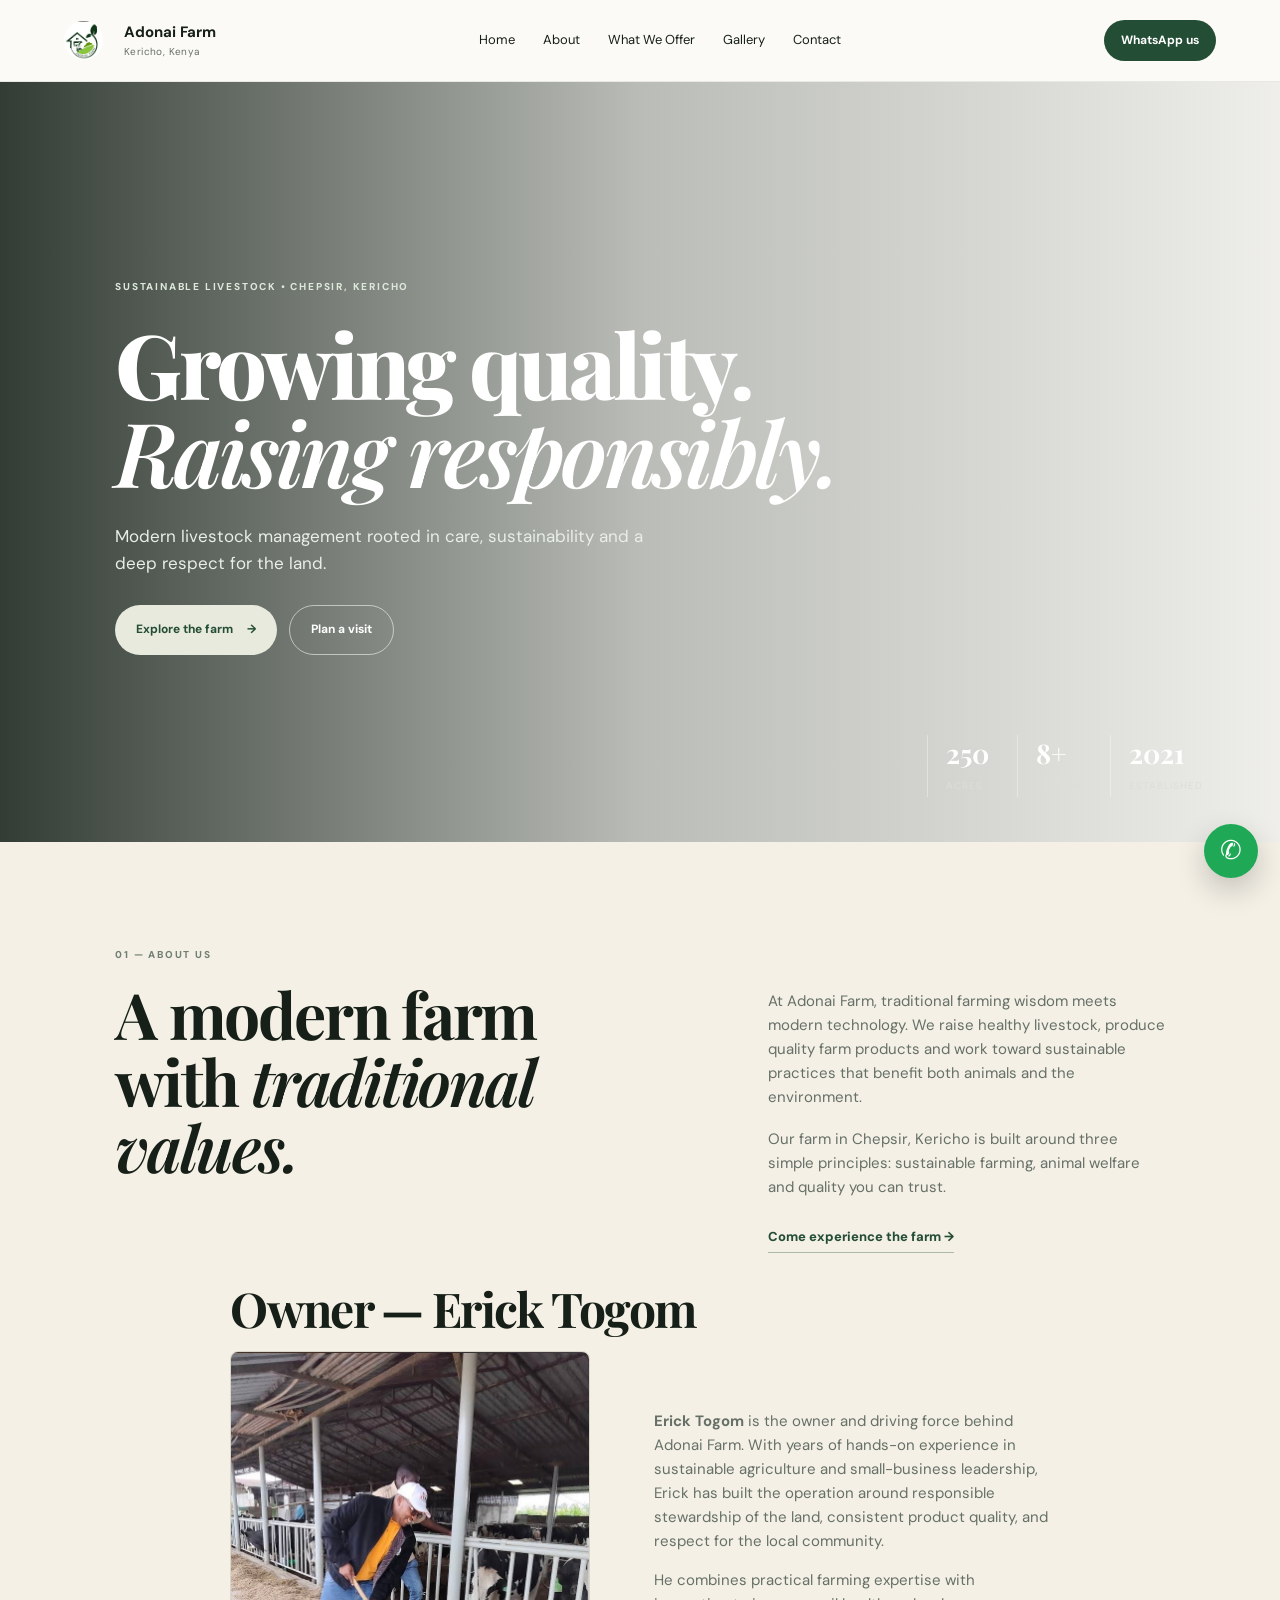
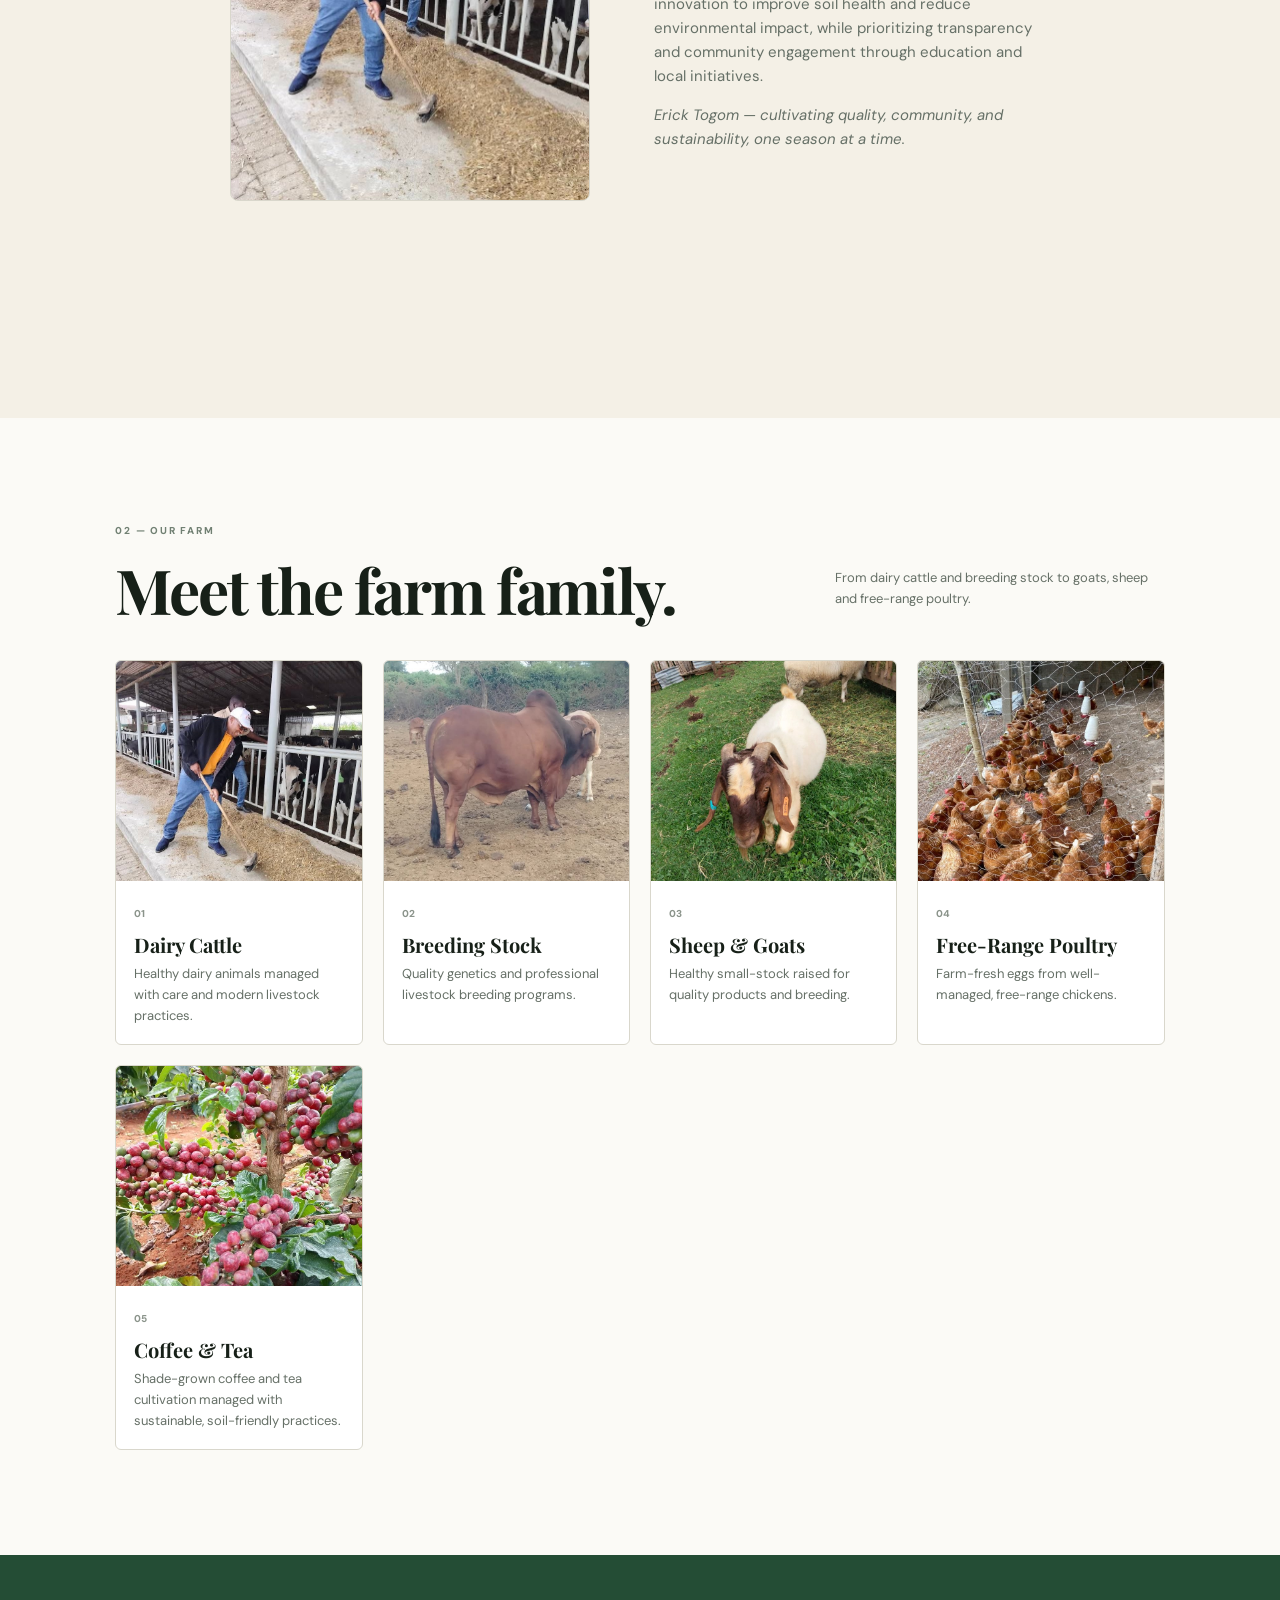
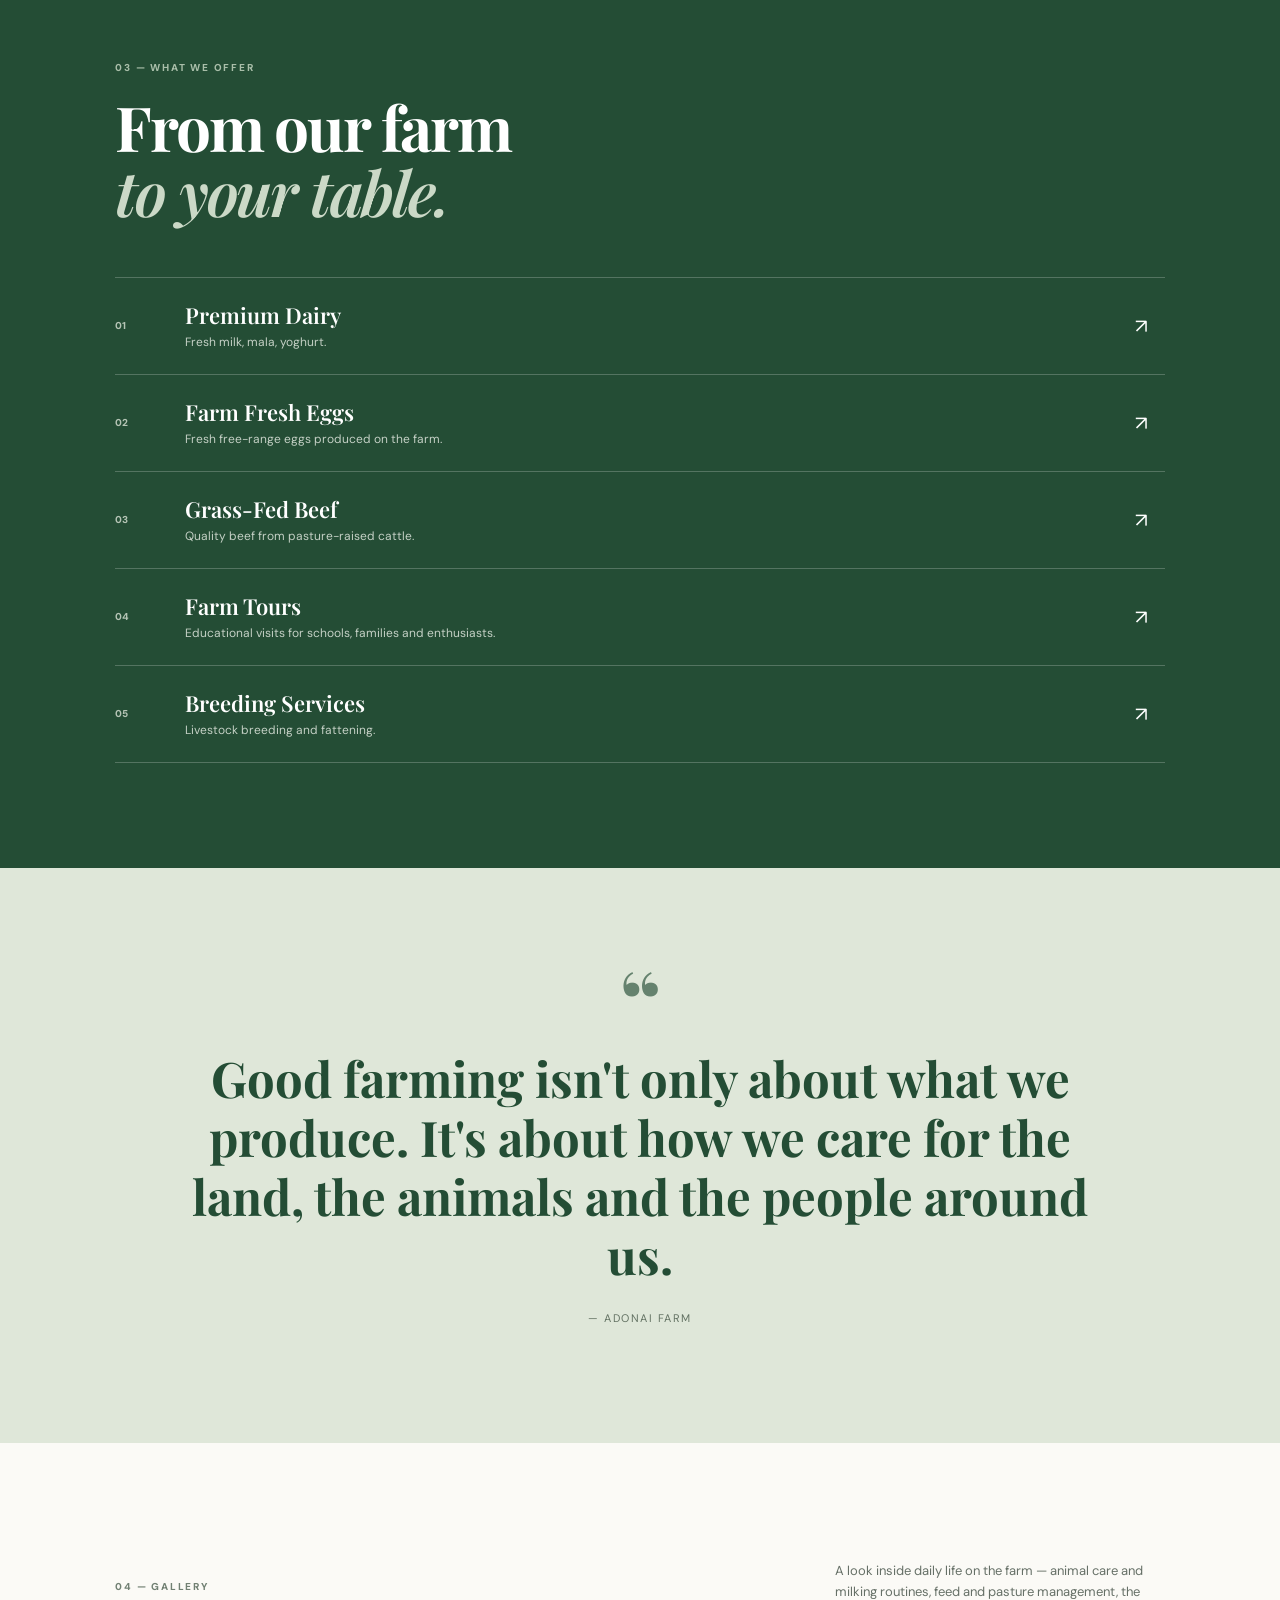
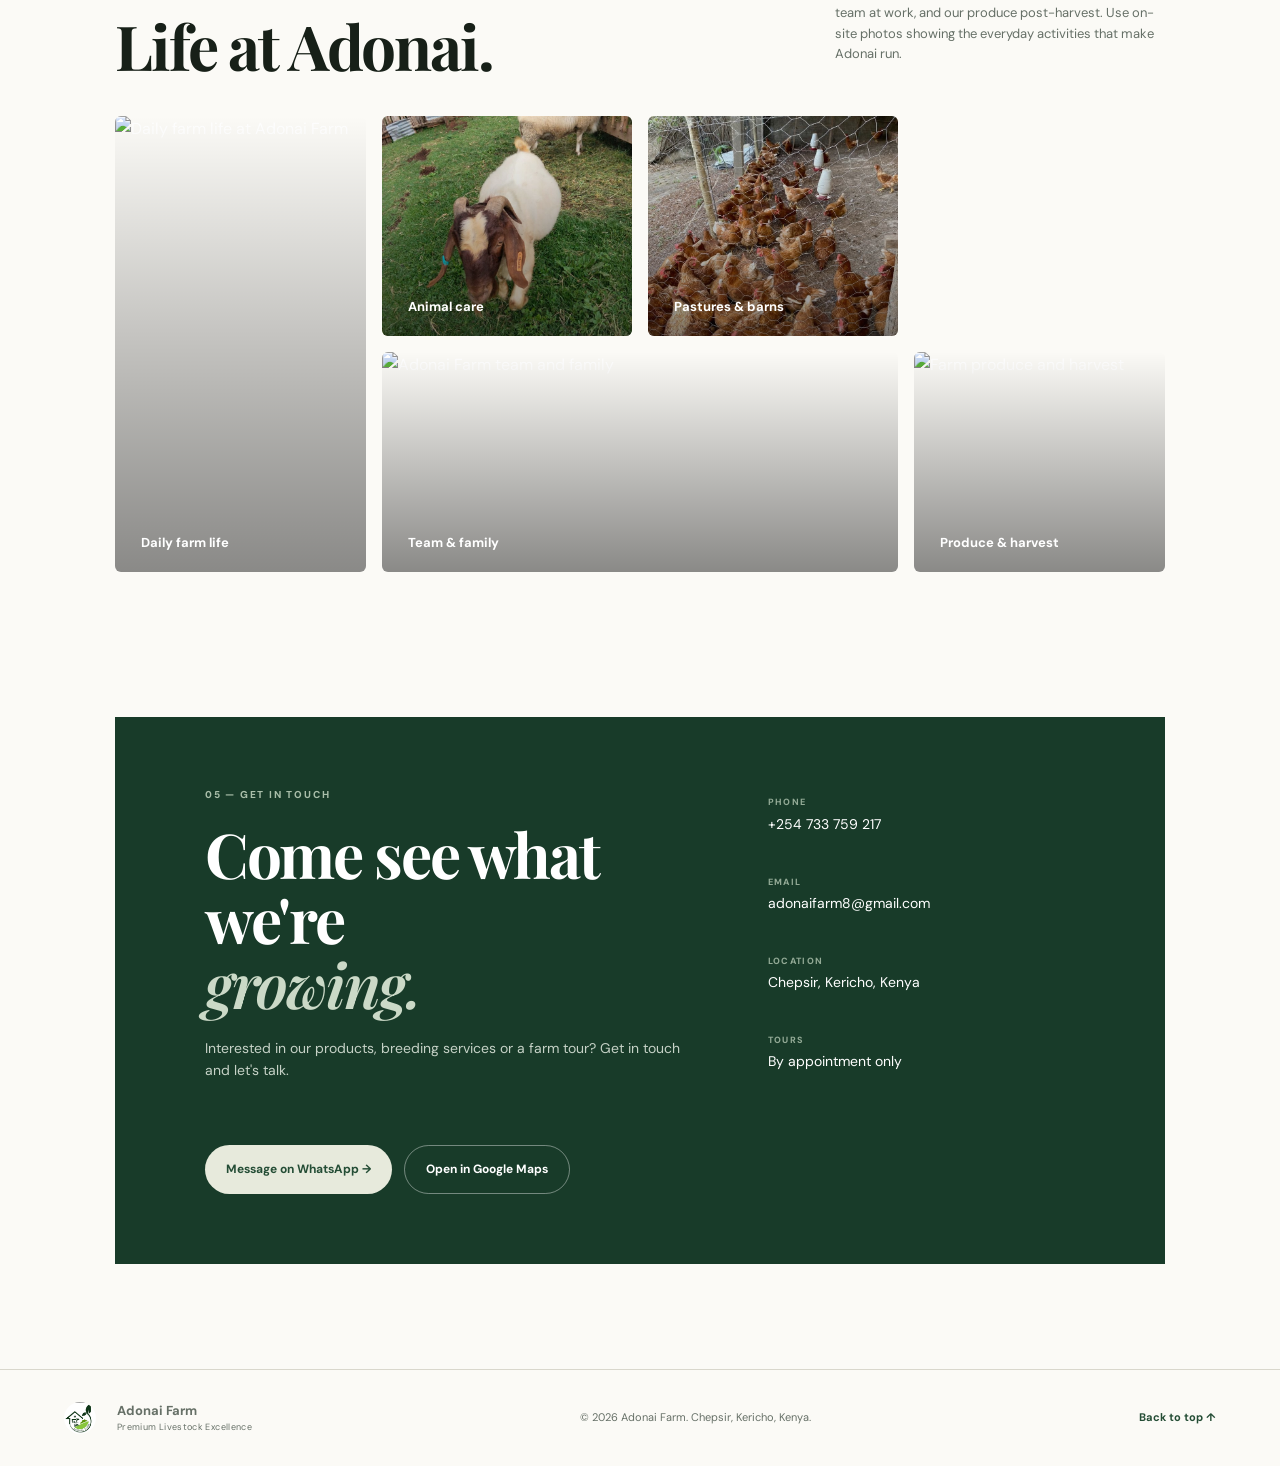
==== commit dbbe5dd5: "Update index.html" ====
--- a/index.html
+++ b/index.html
@@ -568,7 +568,7 @@
 
           <a href="mailto:info@adonaifarm.co.ke">
             <span>EMAIL</span>
-            info@adonaifarm.co.ke
+            adonaifarm8@gmail.com
           </a>
 
           <div>
--- a/css/style.css
+++ b/css/style.css
@@ -1,98 +1,912 @@
 :root{
-  --ink:#172018;--muted:#667067;--cream:#f4f0e6;--paper:#fbfaf6;
-  --green:#244d35;--green2:#183b29;--line:#d9d7cc;--white:#fff;
-  --serif:"Playfair Display",Georgia,serif;--sans:"DM Sans",Arial,sans-serif
-}
-*{box-sizing:border-box}html{scroll-behavior:smooth}body{margin:0;color:var(--ink);background:var(--paper);font-family:var(--sans);line-height:1.6}a{color:inherit;text-decoration:none}
-.site-header{height:82px;padding:0 5vw;display:flex;align-items:center;gap:30px;justify-content:space-between;background:rgba(251,250,246,.94);backdrop-filter:blur(12px);position:fixed;top:0;left:0;right:0;z-index:20;border-bottom:1px solid rgba(23,32,24,.08)}
-.brand{display:flex;align-items:center;gap:11px}.brand-mark{width:39px;height:39px;border:1px solid var(--green);border-radius:50%;display:grid;place-items:center;font-size:11px;font-weight:800;color:var(--green)}.brand strong,.brand small{display:block;line-height:1.1}.brand strong{font-size:15px}.brand small{font-size:10px;color:var(--muted);margin-top:5px;letter-spacing:.04em}
-.nav{display:flex;gap:28px;font-size:13px}.nav a:hover{color:var(--green)}.nav-cta{background:var(--green);color:#fff;padding:11px 17px;border-radius:30px;font-size:12px;font-weight:700}.menu-toggle{display:none;background:none;border:0;font-size:24px}
-.hero{min-height:760px;margin-top:82px;position:relative;display:flex;align-items:center;padding:8vw 9vw;background-image:url("https://images.unsplash.com/photo-1500595046743-cd271d694d30?auto=format&fit=crop&w=2000&q=85");background-size:cover;background-position:center}
-.hero-overlay{position:absolute;inset:0;background:linear-gradient(90deg,rgba(10,22,13,.83),rgba(10,22,13,.27),rgba(10,22,13,.05))}
-.hero-content{position:relative;color:#fff;max-width:730px}.eyebrow,.section-label{font-size:10px;font-weight:800;letter-spacing:.18em}.eyebrow{color:#dce8da;margin-bottom:24px}.hero h1{font:800 clamp(48px,7vw,92px)/.98 var(--serif);margin:0;letter-spacing:-.04em}.hero h1 em,.display em,h2 em{font-weight:600}.hero-copy{font-size:17px;max-width:570px;margin:28px 0;color:#e9eee8}.hero-actions{display:flex;gap:12px;flex-wrap:wrap}.btn{display:inline-flex;align-items:center;justify-content:center;gap:14px;padding:14px 21px;border-radius:30px;font-weight:700;font-size:12px;transition:.2s}.btn-primary{background:#e7eadc;color:var(--green)}.btn-primary:hover{transform:translateY(-2px)}.btn-ghost{border:1px solid rgba(255,255,255,.55);color:#fff}.hero-stats{position:absolute;right:6vw;bottom:45px;color:#fff;display:flex;gap:28px}.hero-stats div{border-left:1px solid rgba(255,255,255,.35);padding-left:18px}.hero-stats strong{font:700 27px var(--serif);display:block}.hero-stats span{font-size:10px;text-transform:uppercase;letter-spacing:.1em;color:#d9dfd8}
-.section{padding:105px 9vw}.section-label{color:#718073;margin-bottom:18px}.intro{background:var(--cream)}.intro-grid{display:grid;grid-template-columns:1.15fr .85fr;gap:9vw}.display{font:700 clamp(38px,5vw,68px)/1.04 var(--serif);letter-spacing:-.035em;margin:0}.intro-copy{padding-top:8px;color:var(--muted);font-size:15px}.intro-copy p{margin:0 0 18px}.text-link{display:inline-block;color:var(--green);font-weight:800;font-size:13px;margin-top:10px;border-bottom:1px solid #aeb9ad;padding-bottom:4px}
-.section-head{display:flex;align-items:end;justify-content:space-between;gap:40px;margin-bottom:38px}.section-head h2,.offer h2,.contact h2{font:700 clamp(38px,5vw,62px)/1.05 var(--serif);letter-spacing:-.035em;margin:0}.section-head>p{max-width:330px;color:var(--muted);font-size:13px}
-.animal-grid{display:grid;grid-template-columns:repeat(auto-fit,minmax(240px,1fr));gap:20px}.animal-card{background:#fff;border:1px solid var(--line);overflow:hidden;border-radius:6px}.animal-image{height:220px;background-size:cover;background-position:center;position:relative;overflow:hidden}.animal-image img{width:100%;height:100%;object-fit:cover;display:block}.animal-image.cow{background-image:url("https://images.unsplash.com/photo-1527153852973-5c1b6aefc6a5?auto=format&fit=crop&w=900&q=80")}.animal-image.bull{background-image:url("https://images.unsplash.com/photo-1551836022-d5d88e9218df?auto=format&fit=crop&w=900&q=80")}.animal-image.sheep{background-image:url("https://images.unsplash.com/photo-1484557985045-edf25e08da73?auto=format&fit=crop&w=900&q=80")}.animal-image.poultry{background-image:url("https://images.unsplash.com/photo-1548550023-2bdb3c5beed7?auto=format&fit=crop&w=900&q=80")}.animal-image.coffee{background-image:url("https://images.unsplash.com/photo-1506806732259-39c2d0268443?auto=format&fit=crop&w=900&q=80")}.card-body{padding:18px}.card-body span,.offer-item>span{font-size:10px;color:#8b948b;font-weight:800}.card-body h3{font:700 20px var(--serif);margin:6px 0}.card-body p{font-size:13px;color:var(--muted);margin:0}
-.offer{background:var(--green);color:#fff}.offer .section-label{color:#a9bea9}.offer h2{margin-bottom:52px}.offer h2 em{color:#cbd9c7}.offer-list{border-top:1px solid rgba(255,255,255,.22)}.offer-item{display:grid;grid-template-columns:70px 1fr 30px;align-items:center;padding:22px 0;border-bottom:1px solid rgba(255,255,255,.22);transition:.2s}.offer-item:hover{padding-left:10px}.offer-item>span{color:#b5c4b5}.offer-item h3{margin:0;font:600 22px var(--serif)}.offer-item p{margin:3px 0 0;color:#c4d0c5;font-size:12px}.offer-item b{font-size:20px;font-weight:400}
-.quote-section{background:#dfe7d9;padding:105px 12vw;text-align:center}.quote-mark{font:800 85px/0.6 var(--serif);color:var(--green);opacity:.65}.quote-section blockquote{font:700 clamp(28px,4vw,49px)/1.2 var(--serif);max-width:900px;margin:25px auto;color:var(--green)}.quote-section p{font-size:11px;letter-spacing:.14em;text-transform:uppercase;color:#637263}
-.gallery-grid{display:grid;grid-template-columns:repeat(auto-fit,minmax(240px,1fr));grid-auto-rows:220px;gap:16px}.gallery-tile{position:relative;display:flex;align-items:end;padding:18px;color:#fff;overflow:hidden;border-radius:6px}.gallery-tile img{position:absolute;inset:0;width:100%;height:100%;object-fit:cover;z-index:0}.gallery-tile:after{content:"";position:absolute;inset:0;background:linear-gradient(transparent,rgba(0,0,0,.45));z-index:1}.gallery-tile span{position:relative;z-index:2;font-weight:700;font-size:13px;padding-left:8px}.g1{grid-row:span 2}.g2{}.g3{}.g4{grid-column:span 2}.g5{grid-column:auto;grid-row:auto}
-
-/* Adjust framing for Team & family tile so head is not cropped */
-.gallery-tile.g4 img{object-position:center 50%}
+  --ink:#172018;
+  --muted:#667067;
+  --cream:#f4f0e6;
+  --paper:#fbfaf6;
+  --green:#244d35;
+  --green2:#183b29;
+  --line:#d9d7cc;
+  --white:#fff;
+  --serif:"Playfair Display",Georgia,serif;
+  --sans:"DM Sans",Arial,sans-serif
+}
+
+*{
+  box-sizing:border-box
+}
+
+html{
+  scroll-behavior:smooth
+}
+
+body{
+  margin:0;
+  color:var(--ink);
+  background:var(--paper);
+  font-family:var(--sans);
+  line-height:1.6
+}
+
+a{
+  color:inherit;
+  text-decoration:none
+}
+
+
+/* HEADER */
+
+.site-header{
+  height:82px;
+  padding:0 5vw;
+  display:flex;
+  align-items:center;
+  gap:30px;
+  justify-content:space-between;
+  background:rgba(251,250,246,.94);
+  backdrop-filter:blur(12px);
+  position:fixed;
+  top:0;
+  left:0;
+  right:0;
+  z-index:20;
+  border-bottom:1px solid rgba(23,32,24,.08)
+}
+
+.brand{
+  display:flex;
+  align-items:center;
+  gap:11px
+}
+
+.brand-mark{
+  width:39px;
+  height:39px;
+  border:1px solid var(--green);
+  border-radius:50%;
+  display:grid;
+  place-items:center;
+  font-size:11px;
+  font-weight:800;
+  color:var(--green)
+}
+
+.brand strong,
+.brand small{
+  display:block;
+  line-height:1.1
+}
+
+.brand strong{
+  font-size:15px
+}
+
+.brand small{
+  font-size:10px;
+  color:var(--muted);
+  margin-top:5px;
+  letter-spacing:.04em
+}
+
+.nav{
+  display:flex;
+  gap:28px;
+  font-size:13px
+}
+
+.nav a:hover{
+  color:var(--green)
+}
+
+.nav-cta{
+  background:var(--green);
+  color:#fff;
+  padding:11px 17px;
+  border-radius:30px;
+  font-size:12px;
+  font-weight:700
+}
+
+.menu-toggle{
+  display:none;
+  background:none;
+  border:0;
+  font-size:24px;
+  cursor:pointer
+}
+
+
+/* HERO */
+
+.hero{
+  min-height:760px;
+  margin-top:82px;
+  position:relative;
+  display:flex;
+  align-items:center;
+  padding:8vw 9vw;
+  background-image:url("https://images.unsplash.com/photo-1500595046743-cd271d694d30?auto=format&fit=crop&w=2000&q=85");
+  background-size:cover;
+  background-position:center
+}
+
+.hero-overlay{
+  position:absolute;
+  inset:0;
+  background:linear-gradient(
+    90deg,
+    rgba(10,22,13,.83),
+    rgba(10,22,13,.27),
+    rgba(10,22,13,.05)
+  )
+}
+
+.hero-content{
+  position:relative;
+  color:#fff;
+  max-width:730px
+}
+
+.eyebrow,
+.section-label{
+  font-size:10px;
+  font-weight:800;
+  letter-spacing:.18em
+}
+
+.eyebrow{
+  color:#dce8da;
+  margin-bottom:24px
+}
+
+.hero h1{
+  font:800 clamp(48px,7vw,92px)/.98 var(--serif);
+  margin:0;
+  letter-spacing:-.04em
+}
+
+.hero h1 em,
+.display em,
+h2 em{
+  font-weight:600
+}
+
+.hero-copy{
+  font-size:17px;
+  max-width:570px;
+  margin:28px 0;
+  color:#e9eee8
+}
+
+.hero-actions{
+  display:flex;
+  gap:12px;
+  flex-wrap:wrap
+}
+
+.btn{
+  display:inline-flex;
+  align-items:center;
+  justify-content:center;
+  gap:14px;
+  padding:14px 21px;
+  border-radius:30px;
+  font-weight:700;
+  font-size:12px;
+  transition:.2s;
+  min-height:44px
+}
+
+.btn-primary{
+  background:#e7eadc;
+  color:var(--green)
+}
+
+.btn-primary:hover{
+  transform:translateY(-2px)
+}
+
+.btn-ghost{
+  border:1px solid rgba(255,255,255,.55);
+  color:#fff
+}
+
+.hero-stats{
+  position:absolute;
+  right:6vw;
+  bottom:45px;
+  color:#fff;
+  display:flex;
+  gap:28px
+}
+
+.hero-stats div{
+  border-left:1px solid rgba(255,255,255,.35);
+  padding-left:18px
+}
+
+.hero-stats strong{
+  font:700 27px var(--serif);
+  display:block
+}
+
+.hero-stats span{
+  font-size:10px;
+  text-transform:uppercase;
+  letter-spacing:.1em;
+  color:#d9dfd8
+}
+
+
+/* GENERAL SECTIONS */
+
+.section{
+  padding:105px 9vw
+}
+
+.section-label{
+  color:#718073;
+  margin-bottom:18px
+}
+
+
+/* ABOUT */
+
+.intro{
+  background:var(--cream)
+}
+
+.intro-grid{
+  display:grid;
+  grid-template-columns:1.15fr .85fr;
+  gap:9vw
+}
+
+.display{
+  font:700 clamp(38px,5vw,68px)/1.04 var(--serif);
+  letter-spacing:-.035em;
+  margin:0
+}
+
+.intro-copy{
+  padding-top:8px;
+  color:var(--muted);
+  font-size:15px
+}
+
+.intro-copy p{
+  margin:0 0 18px
+}
+
+.text-link{
+  display:inline-block;
+  color:var(--green);
+  font-weight:800;
+  font-size:13px;
+  margin-top:10px;
+  border-bottom:1px solid #aeb9ad;
+  padding-bottom:4px
+}
+
+
+/* OWNER */
+
+.owner h2{
+  font:700 clamp(32px,4vw,48px)/1.05 var(--serif);
+  letter-spacing:-.035em;
+  margin:0
+}
+
+
+/* SECTION HEADINGS */
+
+.section-head{
+  display:flex;
+  align-items:end;
+  justify-content:space-between;
+  gap:40px;
+  margin-bottom:38px
+}
+
+.section-head h2,
+.offer h2,
+.contact h2{
+  font:700 clamp(38px,5vw,62px)/1.05 var(--serif);
+  letter-spacing:-.035em;
+  margin:0
+}
+
+.section-head>p{
+  max-width:330px;
+  color:var(--muted);
+  font-size:13px
+}
+
+
+/* ANIMALS */
+
+.animal-grid{
+  display:grid;
+  grid-template-columns:repeat(auto-fit,minmax(240px,1fr));
+  gap:20px
+}
+
+.animal-card{
+  background:#fff;
+  border:1px solid var(--line);
+  overflow:hidden;
+  border-radius:6px
+}
+
+.animal-image{
+  height:220px;
+  background-size:cover;
+  background-position:center;
+  position:relative;
+  overflow:hidden;
+  max-width:100%
+}
+
+.animal-image img{
+  position:absolute;
+  inset:0;
+  width:100%;
+  height:100%;
+  object-fit:cover;
+  display:block
+}
+
+.animal-image.cow{
+  background-image:url("https://images.unsplash.com/photo-1527153852973-5c1b6aefc6a5?auto=format&fit=crop&w=900&q=80")
+}
+
+.animal-image.bull{
+  background-image:url("https://images.unsplash.com/photo-1551836022-d5d88e9218df?auto=format&fit=crop&w=900&q=80")
+}
+
+.animal-image.sheep{
+  background-image:url("https://images.unsplash.com/photo-1484557985045-edf25e08da73?auto=format&fit=crop&w=900&q=80")
+}
+
+.animal-image.poultry{
+  background-image:url("https://images.unsplash.com/photo-1548550023-2bdb3c5beed7?auto=format&fit=crop&w=900&q=80")
+}
+
+.animal-image.coffee{
+  background-image:url("https://images.unsplash.com/photo-1506806732259-39c2d0268443?auto=format&fit=crop&w=900&q=80")
+}
+
+.card-body{
+  padding:18px
+}
+
+.card-body span,
+.offer-item>span{
+  font-size:10px;
+  color:#8b948b;
+  font-weight:800
+}
+
+.card-body h3{
+  font:700 20px var(--serif);
+  margin:6px 0
+}
+
+.card-body p{
+  font-size:13px;
+  color:var(--muted);
+  margin:0
+}
+
+
+/* SERVICES */
+
+.offer{
+  background:var(--green);
+  color:#fff
+}
+
+.offer .section-label{
+  color:#a9bea9
+}
+
+.offer h2{
+  margin-bottom:52px
+}
+
+.offer h2 em{
+  color:#cbd9c7
+}
+
+.offer-list{
+  border-top:1px solid rgba(255,255,255,.22)
+}
+
+.offer-item{
+  display:grid;
+  grid-template-columns:70px 1fr 30px;
+  align-items:center;
+  padding:22px 0;
+  border-bottom:1px solid rgba(255,255,255,.22);
+  transition:.2s
+}
+
+.offer-item:hover{
+  padding-left:10px
+}
+
+.offer-item>span{
+  color:#b5c4b5
+}
+
+.offer-item h3{
+  margin:0;
+  font:600 22px var(--serif)
+}
+
+.offer-item p{
+  margin:3px 0 0;
+  color:#c4d0c5;
+  font-size:12px
+}
+
+.offer-item b{
+  font-size:20px;
+  font-weight:400
+}
+
+
+/* QUOTE */
+
+.quote-section{
+  background:#dfe7d9;
+  padding:105px 12vw;
+  text-align:center
+}
+
+.quote-mark{
+  font:800 85px/0.6 var(--serif);
+  color:var(--green);
+  opacity:.65
+}
+
+.quote-section blockquote{
+  font:700 clamp(28px,4vw,49px)/1.2 var(--serif);
+  max-width:900px;
+  margin:25px auto;
+  color:var(--green)
+}
+
+.quote-section p{
+  font-size:11px;
+  letter-spacing:.14em;
+  text-transform:uppercase;
+  color:#637263
+}
+
+
+/* GALLERY */
+
+.gallery-grid{
+  display:grid;
+  grid-template-columns:repeat(auto-fit,minmax(240px,1fr));
+  grid-auto-rows:220px;
+  gap:16px
+}
+
+.gallery-tile{
+  position:relative;
+  display:flex;
+  align-items:end;
+  padding:18px;
+  color:#fff;
+  overflow:hidden;
+  border-radius:6px;
+  max-width:100%
+}
+
+.gallery-tile img{
+  position:absolute;
+  inset:0;
+  width:100%;
+  height:100%;
+  object-fit:cover;
+  z-index:0
+}
+
+.gallery-tile:after{
+  content:"";
+  position:absolute;
+  inset:0;
+  background:linear-gradient(
+    transparent,
+    rgba(0,0,0,.45)
+  );
+  z-index:1
+}
+
+.gallery-tile span{
+  position:relative;
+  z-index:2;
+  font-weight:700;
+  font-size:13px;
+  padding-left:8px
+}
+
+.g1{
+  grid-row:span 2
+}
+
+.g4{
+  grid-column:span 2
+}
+
+.g5{
+  grid-column:auto;
+  grid-row:auto
+}
+
+.gallery-tile.g4 img{
+  object-position:center 50%
+}
+
+
+/* CONTACT */
+
+.contact{
+  padding-top:40px
+}
+
+.contact-card{
+  background:var(--green2);
+  color:#fff;
+  padding:70px 7vw;
+  display:grid;
+  grid-template-columns:1.25fr .75fr;
+  gap:50px
+}
+
+.contact .section-label{
+  color:#a9bea9
+}
+
+.contact h2{
+  margin-bottom:20px
+}
+
+.contact h2 em{
+  color:#cbd9c7
+}
+
+.contact-card>div:first-child p{
+  max-width:490px;
+  color:#c6d2c7;
+  font-size:14px
+}
+
+.contact-details{
+  display:grid;
+  gap:17px;
+  padding-top:8px
+}
+
+.contact-details a,
+.contact-details div{
+  font-size:14px
+}
+
+.contact-details span{
+  display:block;
+  font-size:9px;
+  letter-spacing:.15em;
+  color:#93aa96;
+  font-weight:800;
+  margin-bottom:3px
+}
+
+.contact-actions{
+  grid-column:1/-1;
+  display:flex;
+  gap:12px;
+  flex-wrap:wrap
+}
+
+.btn-light{
+  background:#e7eadc;
+  color:var(--green)
+}
+
+.btn-outline-light{
+  border:1px solid rgba(255,255,255,.4);
+  color:#fff
+}
+
+
+/* FOOTER */
+
+footer{
+  border-top:1px solid var(--line);
+  padding:28px 5vw;
+  display:flex;
+  align-items:center;
+  justify-content:space-between;
+  gap:20px;
+  font-size:11px;
+  color:var(--muted)
+}
+
+.footer-brand .brand-mark{
+  width:32px;
+  height:32px
+}
+
+.footer-brand strong{
+  font-size:13px
+}
+
+.footer-brand small{
+  font-size:9px
+}
+
+footer a{
+  color:var(--green);
+  font-weight:700
+}
+
+
+/* WHATSAPP */
+
+.floating-wa{
+  position:fixed;
+  right:22px;
+  bottom:22px;
+  width:54px;
+  height:54px;
+  border-radius:50%;
+  background:#1fa855;
+  color:#fff;
+  display:grid;
+  place-items:center;
+  font-size:26px;
+  box-shadow:0 12px 30px rgba(0,0,0,.2);
+  z-index:15
+}
+
+
+/* MEDIUM SCREENS */
+
+@media (max-width:1200px){
+
+  .hero{
+    min-height:640px;
+    padding:8vw
+  }
+
+  .hero-content{
+    max-width:620px
+  }
+
+  .intro-grid{
+    gap:6vw
+  }
+
+}
+
+
+/* TABLETS / SMALL LAPTOPS */
+
+@media (max-width:900px){
+
+  .nav{
+    display:none
+  }
+
+  .menu-toggle{
+    display:block;
+    margin-left:auto
+  }
+
+  .nav.open{
+    position:absolute;
+    top:72px;
+    left:0;
+    right:0;
+    background:var(--paper);
+    padding:20px 7vw;
+    display:grid;
+    gap:15px;
+    border-bottom:1px solid var(--line)
+  }
+
+  .nav-cta{
+    display:none
+  }
+
+  .site-header{
+    height:72px;
+    padding:0 4vw;
+    gap:12px
+  }
+
+  .brand-mark{
+    width:34px;
+    height:34px;
+    font-size:10px
+  }
+
+  .brand strong{
+    font-size:14px
+  }
+
+  .hero{
+    min-height:620px;
+    padding:80px 7vw 120px
+  }
+
+  .hero-stats{
+    left:7vw;
+    right:auto;
+    bottom:30px
+  }
+
+  .hero-stats div{
+    padding-left:12px
+  }
+
+  .section{
+    padding:70px 7vw
+  }
+
+  .intro-grid,
+  .contact-card{
+    grid-template-columns:1fr
+  }
+
+  .animal-grid{
+    grid-template-columns:1fr 1fr
+  }
+
+  .gallery-grid{
+    grid-template-columns:1fr 1fr;
+    grid-template-rows:220px 220px 220px
+  }
+
+  .g1{
+    grid-row:span 2
+  }
+
+  .contact-actions{
+    grid-column:auto
+  }
+
+  .hero-actions{
+    flex-wrap:wrap
+  }
+
+}
+
+
+/* OWNER RESPONSIVENESS */
+
+@media (max-width:700px){
+
+  .owner > div{
+    grid-template-columns:1fr !important
+  }
+
+  .owner img{
+    max-width:100% !important
+  }
+
+}
+
+
+/* SMALL PHONES */
+
 @media (max-width:560px){
-  /* On narrow screens show slightly higher to keep faces visible */
-  .gallery-tile.g4 img{object-position:center 35%}
-}
-
-@media (min-width:1100px){
-  .gallery-grid{grid-template-columns:1.4fr 1fr 1fr}
-  .g1{grid-row:span 2}
-  .g4{grid-column:2 / 4;grid-row:2}
-  .g5{grid-column:2 / 3;grid-row:3}
-}
-
-
-/* Ensure animal-image contains the image and fills */
-.animal-image{position:relative;overflow:hidden}.animal-image img{position:absolute;inset:0;width:100%;height:100%;object-fit:cover}
-.contact{padding-top:40px}.contact-card{background:var(--green2);color:#fff;padding:70px 7vw;display:grid;grid-template-columns:1.25fr .75fr;gap:50px}.contact .section-label{color:#a9bea9}.contact h2{margin-bottom:20px}.contact h2 em{color:#cbd9c7}.contact-card>div:first-child p{max-width:490px;color:#c6d2c7;font-size:14px}.contact-details{display:grid;gap:17px;padding-top:8px}.contact-details a,.contact-details div{font-size:14px}.contact-details span{display:block;font-size:9px;letter-spacing:.15em;color:#93aa96;font-weight:800;margin-bottom:3px}.contact-actions{grid-column:1/-1;display:flex;gap:12px;flex-wrap:wrap}.btn-light{background:#e7eadc;color:var(--green)}.btn-outline-light{border:1px solid rgba(255,255,255,.4);color:#fff}
-footer{border-top:1px solid var(--line);padding:28px 5vw;display:flex;align-items:center;justify-content:space-between;gap:20px;font-size:11px;color:var(--muted)}.footer-brand .brand-mark{width:32px;height:32px}.footer-brand strong{font-size:13px}.footer-brand small{font-size:9px}footer a{color:var(--green);font-weight:700}.floating-wa{position:fixed;right:22px;bottom:22px;width:54px;height:54px;border-radius:50%;background:#1fa855;color:#fff;display:grid;place-items:center;font-size:26px;box-shadow:0 12px 30px rgba(0,0,0,.2);z-index:15}
-@media (max-width:1200px){
-  /* Medium screens: slightly reduce hero size and tighten paddings */
-  .hero{min-height:640px;padding:8vw}
-  .hero-content{max-width:620px}
-  .intro-grid{gap:6vw}
-}
-
-@media (max-width:900px){
-  /* Mobile / small laptop: collapse nav into toggle, simplify header */
-  .nav{display:none}
-  .menu-toggle{display:block;margin-left:auto}
-  .nav.open{position:absolute;top:82px;left:0;right:0;background:var(--paper);padding:20px 7vw;display:grid;gap:15px;border-bottom:1px solid var(--line)}
-  .nav-cta{display:none}
-  .site-header{height:72px;padding:0 4vw;gap:12px}
-  .brand-mark{width:34px;height:34px;font-size:10px}
-  .brand strong{font-size:14px}
-  .hero{min-height:620px;padding:80px 7vw 120px}
-  .hero-stats{left:7vw;right:auto;bottom:30px}
-  .hero-stats div{padding-left:12px}
-  .section{padding:70px 7vw}
-  .intro-grid,.contact-card{grid-template-columns:1fr}
-  .animal-grid{grid-template-columns:1fr 1fr}
-  .gallery-grid{grid-template-columns:1fr 1fr;grid-template-rows:220px 220px 220px}
-  .g1{grid-row:span 2}
-  .contact-actions{grid-column:auto}
-  /* Ensure buttons are tappable and wrap nicely */
-  .hero-actions{flex-wrap:wrap}
-}
-
-@media (max-width:560px){
-  /* Small phones */
-  .brand small{display:none}
-  .site-header{height:64px;padding:0 4vw}
-  .menu-toggle{font-size:26px}
-  .hero h1{font-size:44px;line-height:1.02}
-  .hero-copy{font-size:15px}
-  .hero{min-height:520px;padding:60px 6vw 90px}
-  .hero-content{max-width:100%}
-  /* Stack hero actions vertically and make CTAs full-width */
-  .hero-actions{flex-direction:column;align-items:stretch;gap:12px}
-  .hero-actions .btn{width:100%;justify-content:center}
-  /* Move hero-stats into flow or hide on very small screens for clarity */
-  .hero-stats{display:none}
-  .animal-grid{grid-template-columns:1fr}
-  .animal-image{height:200px}
-  .section-head{display:block}
-  .section-head>p{margin-top:14px}
-  .gallery-grid{display:grid;grid-template-columns:1fr;grid-template-rows:250px}
-  .g1{grid-row:auto}
-  .contact-card{padding:30px 6vw}
-  footer{flex-direction:column;align-items:flex-start}
-}
-
-/* Misc improvements for all sizes */
-img, .animal-image, .gallery-tile{max-width:100%;height:auto}
-.btn{min-height:44px}
-.menu-toggle{padding:8px;border-radius:8px}
-/* Improve focus outlines for keyboard users */
-a:focus, .btn:focus, .menu-toggle:focus{outline:3px solid rgba(36,77,53,.18);outline-offset:2px}
-
+
+  .brand small{
+    display:none
+  }
+
+  .site-header{
+    height:64px;
+    padding:0 4vw
+  }
+
+  .menu-toggle{
+    font-size:26px
+  }
+
+  .hero h1{
+    font-size:44px;
+    line-height:1.02
+  }
+
+  .hero-copy{
+    font-size:15px
+  }
+
+  .hero{
+    min-height:520px;
+    padding:60px 6vw 90px
+  }
+
+  .hero-content{
+    max-width:100%
+  }
+
+  .hero-actions{
+    flex-direction:column;
+    align-items:stretch;
+    gap:12px
+  }
+
+  .hero-actions .btn{
+    width:100%;
+    justify-content:center
+  }
+
+  .hero-stats{
+    display:none
+  }
+
+  .animal-grid{
+    grid-template-columns:1fr
+  }
+
+  .animal-image{
+    height:200px
+  }
+
+  .section-head{
+    display:block
+  }
+
+  .section-head>p{
+    margin-top:14px
+  }
+
+  .gallery-grid{
+    display:grid;
+    grid-template-columns:1fr;
+    grid-auto-rows:250px;
+    gap:16px
+  }
+
+  .gallery-tile{
+    grid-column:auto !important;
+    grid-row:auto !important
+  }
+
+  .gallery-tile.g4 img{
+    object-position:center 35%
+  }
+
+  .contact-card{
+    padding:30px 6vw
+  }
+
+  footer{
+    flex-direction:column;
+    align-items:flex-start
+  }
+
+}
+
+
+/* IMAGE RESPONSIVENESS */
+
+img{
+  max-width:100%;
+  height:auto
+}
+
+
+/* ACCESSIBILITY */
+
+a:focus,
+.btn:focus,
+.menu-toggle:focus{
+  outline:3px solid rgba(36,77,53,.18);
+  outline-offset:2px
+}
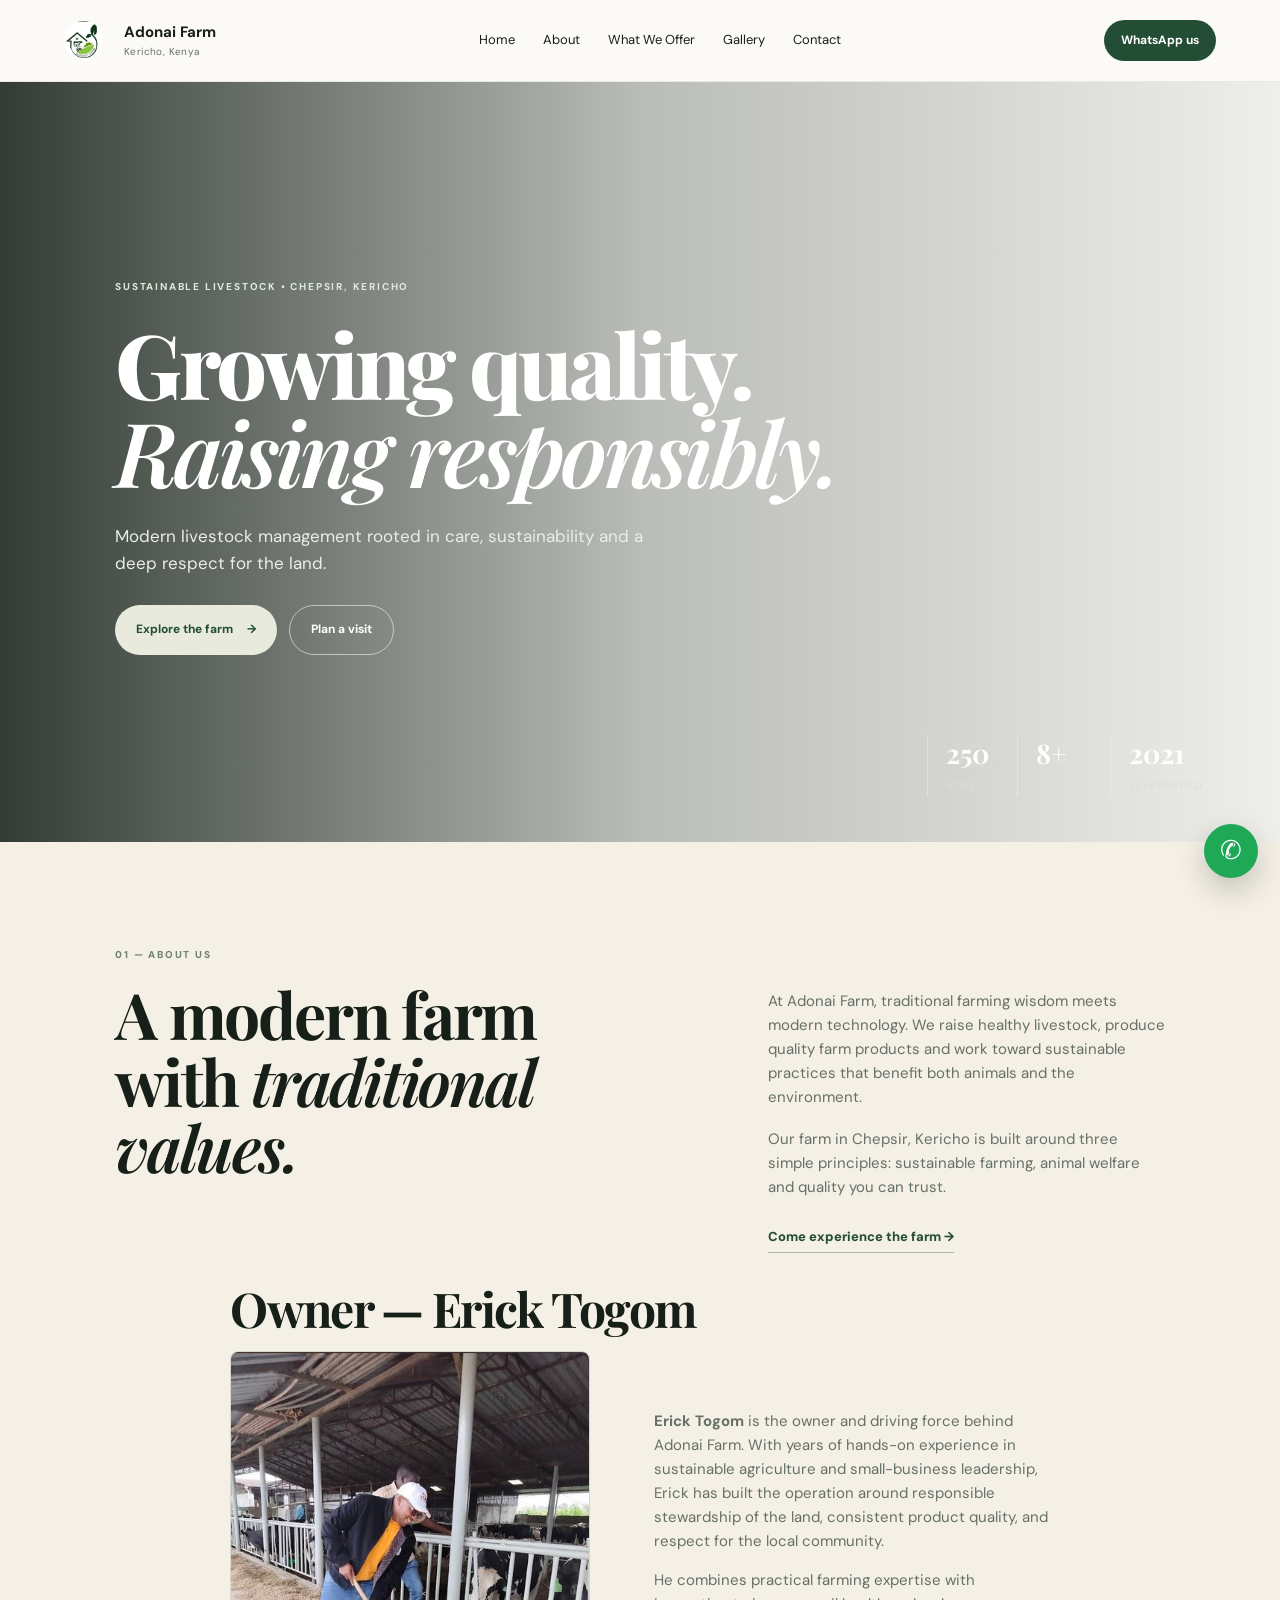
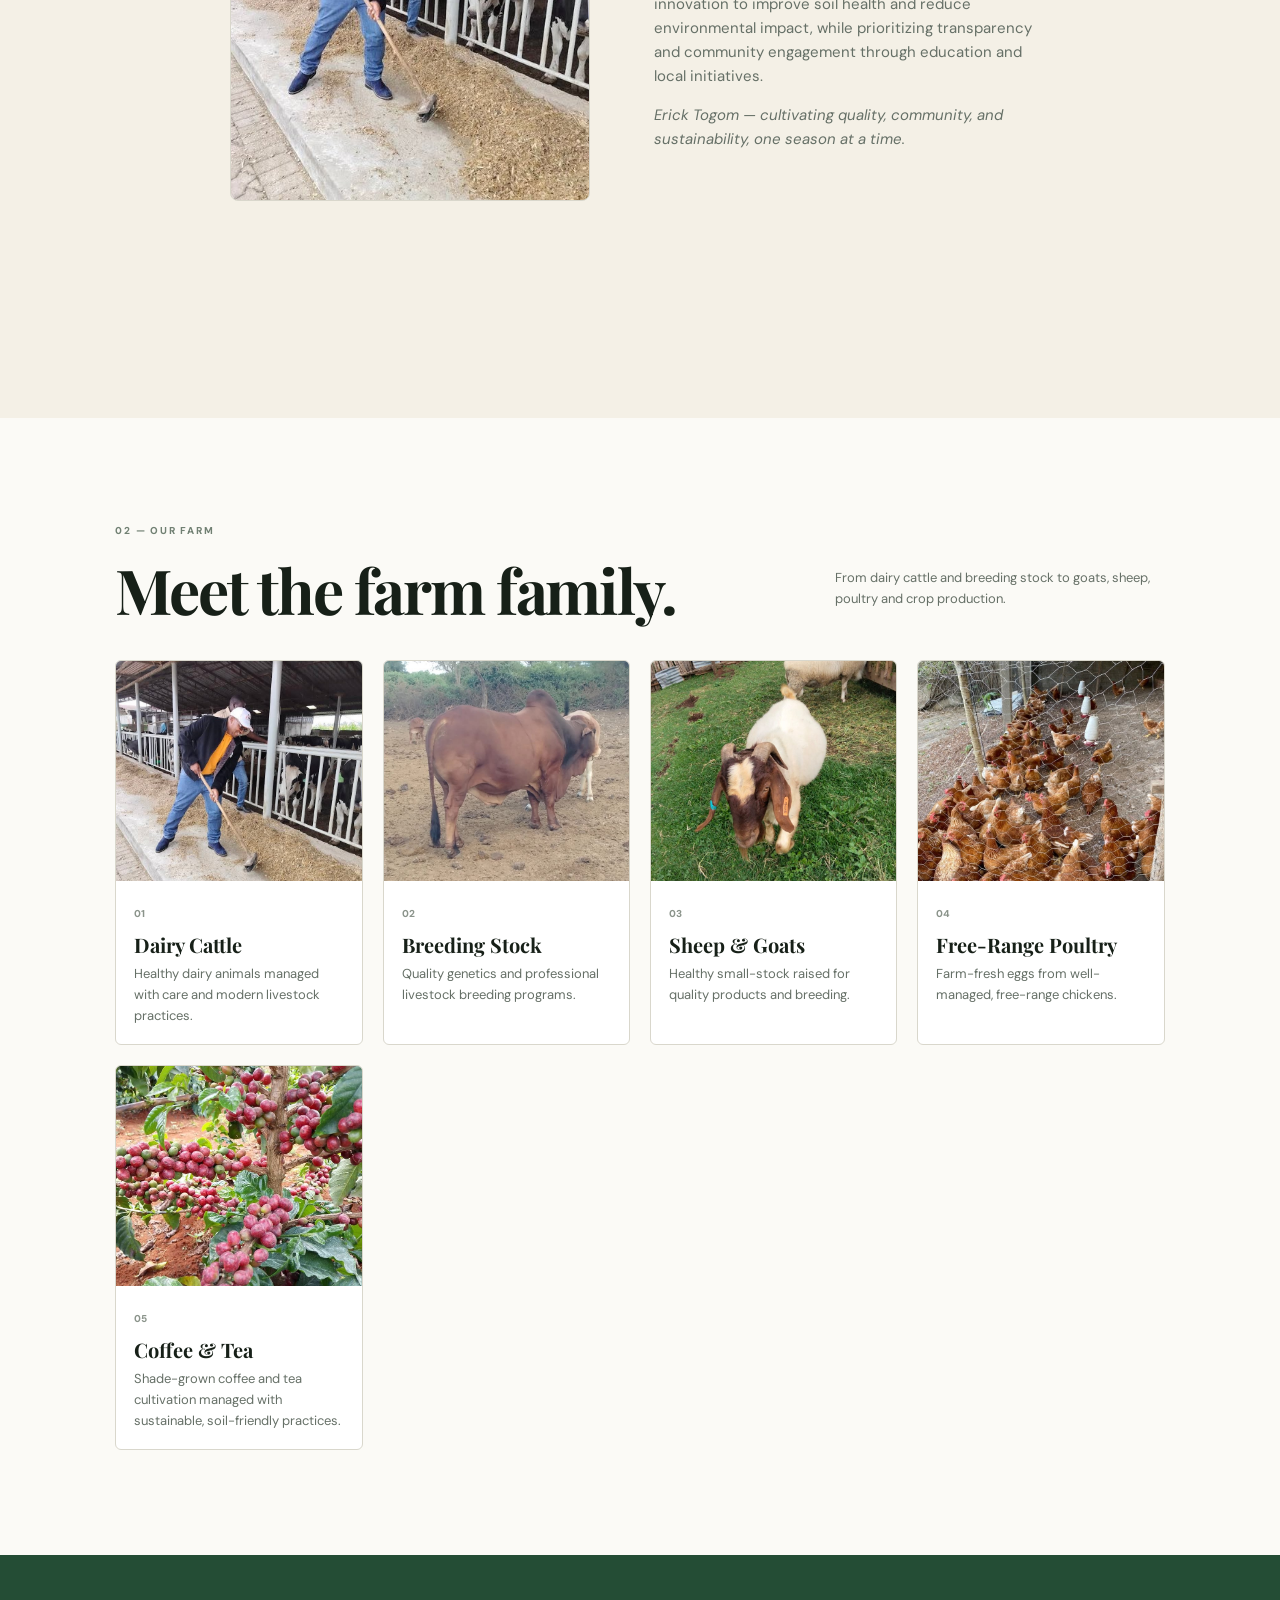
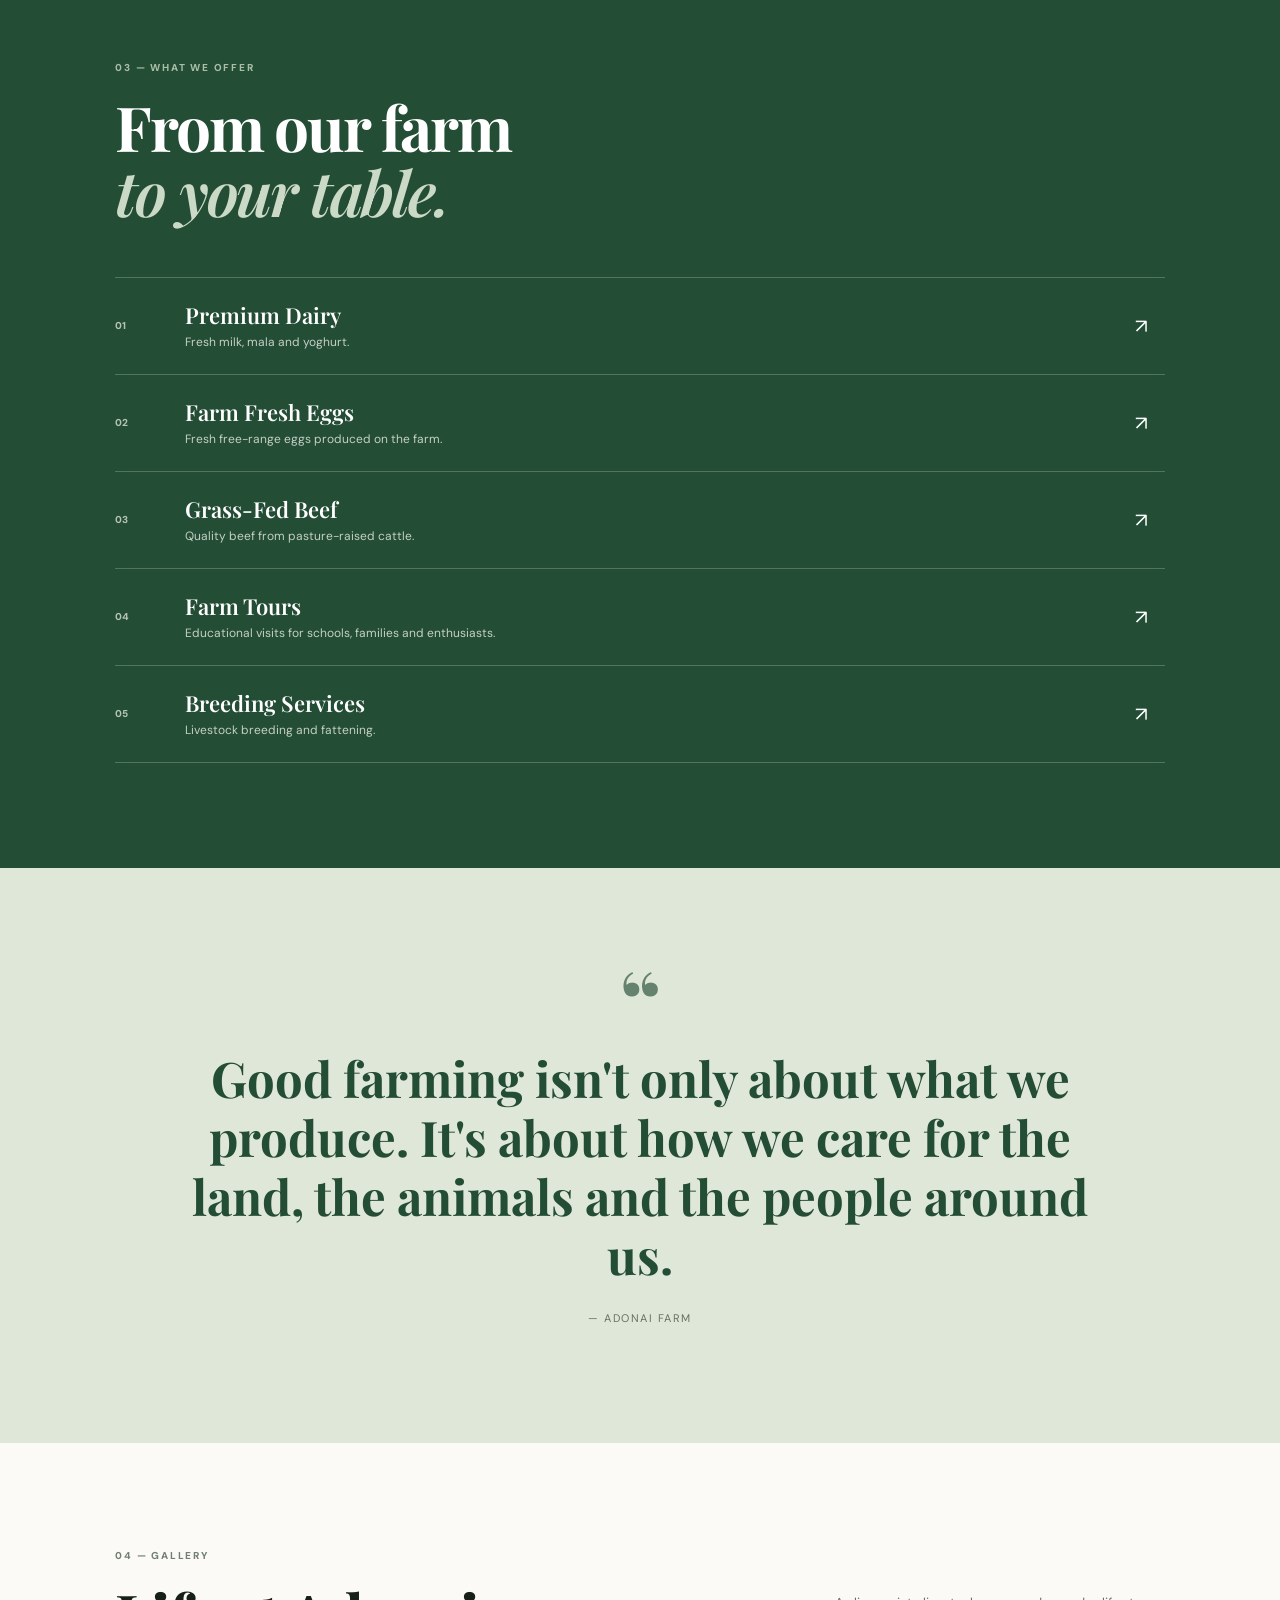
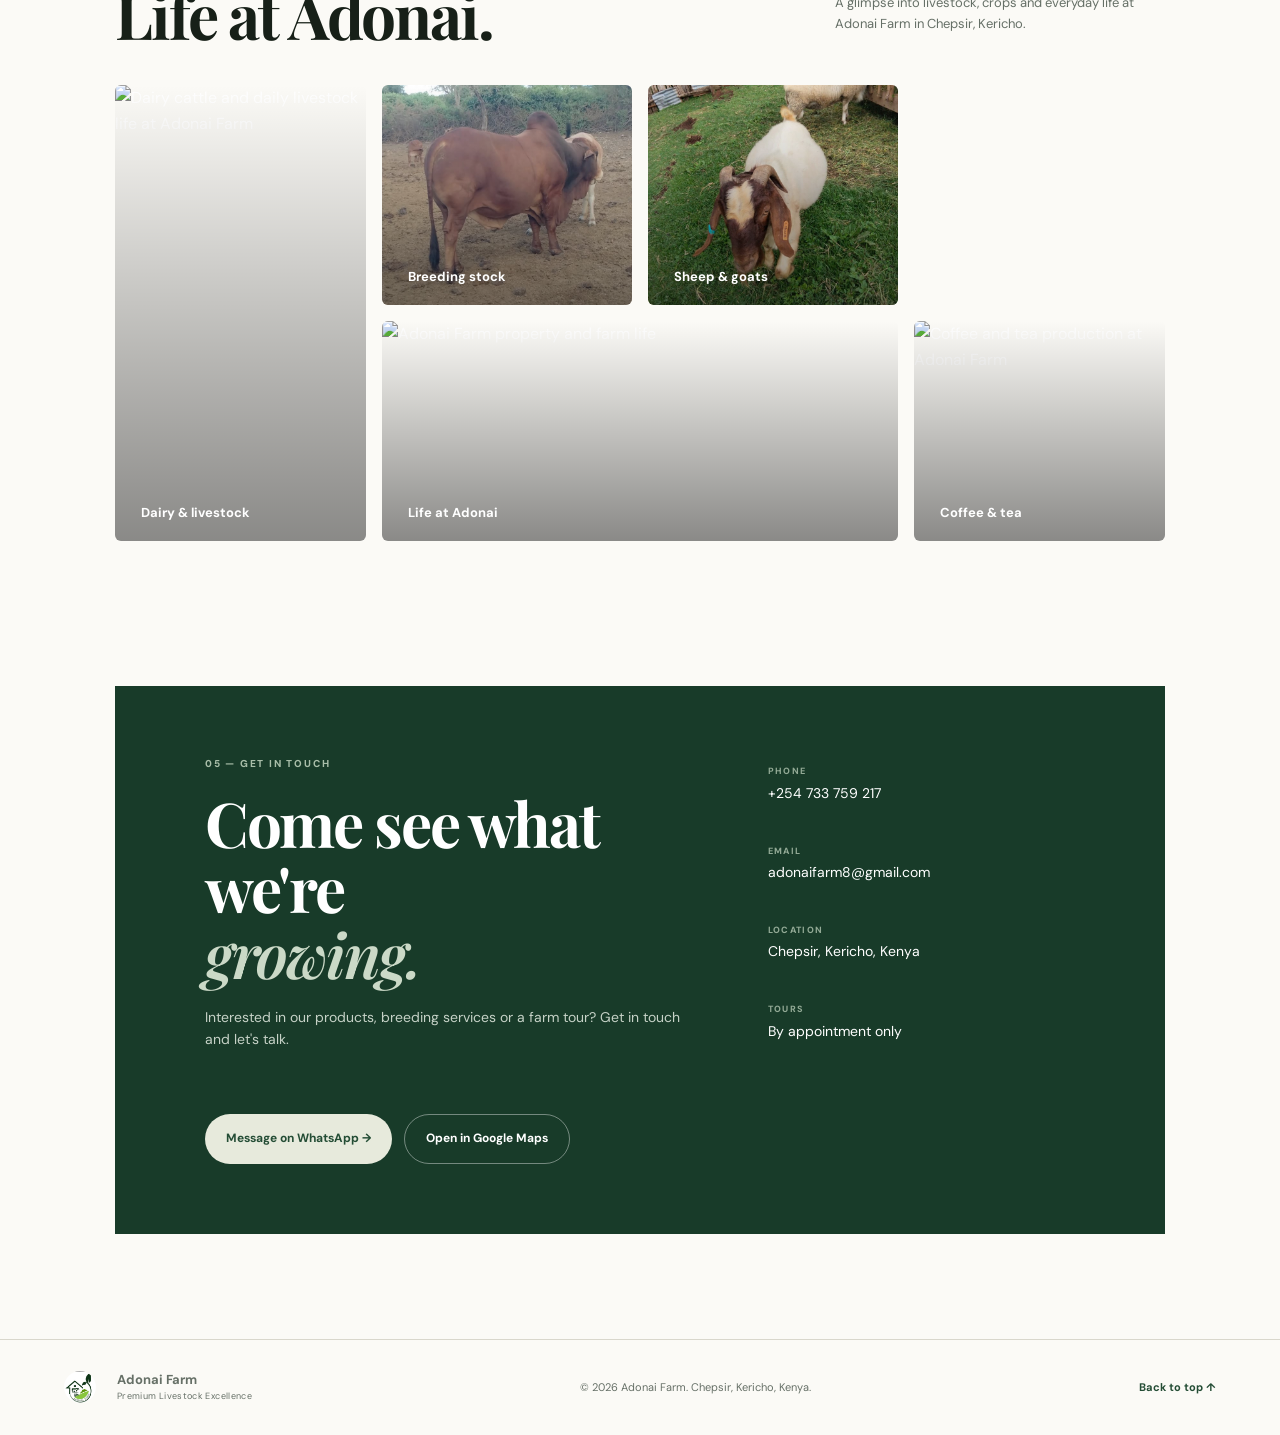
==== commit 767c8722: "Change greeting from 'Hello' to 'Goodbye'" ====
--- a/index.html
+++ b/index.html
@@ -4,22 +4,26 @@
   <meta charset="UTF-8">
   <meta name="viewport" content="width=device-width, initial-scale=1.0">
 
-  <meta name="description" content="Adonai Farm — sustainable livestock farming in Chepsir, Kericho, Kenya. Dairy, eggs, beef, wool, farm tours and livestock breeding services.">
+  <meta name="description" content="Adonai Farm in Chepsir, Kericho, Kenya — quality dairy, eggs, beef, livestock breeding, coffee and tea production, and farm tours.">
   <meta name="robots" content="index,follow">
 
   <link rel="canonical" href="https://smrthunter.github.io/Adonai_farm/">
 
+  <!-- Open Graph -->
   <meta property="og:title" content="Adonai Farm | Sustainable Livestock Excellence">
-  <meta property="og:description" content="Modern livestock management rooted in care, sustainability and a deep respect for the land. Based in Chepsir, Kericho.">
+  <meta property="og:description" content="Quality livestock, farm products, breeding services and sustainable agriculture in Chepsir, Kericho, Kenya.">
   <meta property="og:image" content="https://smrthunter.github.io/Adonai_farm/images/adonai-farm-v2.jpeg">
+  <meta property="og:image:alt" content="Adonai Farm in Chepsir, Kericho">
   <meta property="og:type" content="website">
   <meta property="og:url" content="https://smrthunter.github.io/Adonai_farm/">
 
+  <!-- Twitter -->
   <meta name="twitter:card" content="summary_large_image">
   <meta name="twitter:title" content="Adonai Farm | Sustainable Livestock Excellence">
-  <meta name="twitter:description" content="Modern livestock management rooted in care, sustainability and a deep respect for the land.">
+  <meta name="twitter:description" content="Quality livestock, farm products and sustainable agriculture in Chepsir, Kericho.">
   <meta name="twitter:image" content="https://smrthunter.github.io/Adonai_farm/images/adonai-farm-v2.jpeg">
 
+  <!-- Icons -->
   <link rel="icon" href="images/favicon.ico">
   <link rel="icon" type="image/png" sizes="32x32" href="images/favicon-32x32.png">
   <link rel="apple-touch-icon" href="images/apple-touch-icon-180.png">
@@ -28,20 +32,23 @@
   <title>Adonai Farm | Sustainable Livestock Excellence</title>
   <meta name="theme-color" content="#244d35">
 
+  <!-- Fonts -->
   <link rel="preconnect" href="https://fonts.googleapis.com">
   <link rel="preconnect" href="https://fonts.gstatic.com" crossorigin>
   <link href="https://fonts.googleapis.com/css2?family=DM+Sans:wght@400;500;600;700&family=Playfair+Display:wght@600;700;800&display=swap" rel="stylesheet">
 
   <link rel="stylesheet" href="css/style.css">
 
+  <!-- Structured Data -->
   <script type="application/ld+json">
   {
     "@context": "https://schema.org",
     "@type": "LocalBusiness",
     "name": "Adonai Farm",
-    "description": "Sustainable livestock farming and breeding services in Chepsir, Kericho. Premium dairy, eggs, beef, wool and farm tours.",
+    "description": "Quality livestock farming, breeding services and sustainable agriculture in Chepsir, Kericho, Kenya.",
     "telephone": "+254733759217",
-    "email": "info@adonaifarm.co.ke",
+    "email": "adonaifarm8@gmail.com",
+    "image": "https://smrthunter.github.io/Adonai_farm/images/adonai-farm-v2.jpeg",
     "address": {
       "@type": "PostalAddress",
       "addressLocality": "Chepsir",
@@ -60,21 +67,24 @@
 
 <body>
 
+  <!-- HEADER -->
   <header class="site-header">
 
     <a class="brand" href="#home" aria-label="Adonai Farm home">
+
       <img
         src="images/logo-v2.jpeg"
         alt="Adonai Farm logo"
         style="width:39px;height:39px;border-radius:50%;object-fit:cover;margin-right:10px;"
         srcset="images/logo-v2-480.jpeg 480w, images/logo-v2-800.jpeg 800w, images/logo-v2-1200.jpeg 1200w"
-        sizes="(max-width:600px) 480px, 800px"
+        sizes="39px"
       >
 
       <span>
         <strong>Adonai Farm</strong>
         <small>Kericho, Kenya</small>
       </span>
+
     </a>
 
     <button
@@ -82,14 +92,17 @@
       aria-label="Open menu"
       aria-expanded="false"
       aria-controls="main-nav"
+      type="button"
     >☰</button>
 
     <nav class="nav" id="main-nav">
+
       <a href="#home">Home</a>
       <a href="#about">About</a>
       <a href="#services">What We Offer</a>
       <a href="#gallery">Gallery</a>
       <a href="#contact">Contact</a>
+
     </nav>
 
     <a
@@ -97,19 +110,28 @@
       href="https://wa.me/254733759217?text=Hello%20Adonai%20Farm%2C%20I%27d%20like%20to%20make%20an%20inquiry."
       target="_blank"
       rel="noopener"
-    >WhatsApp us</a>
+    >
+      WhatsApp us
+    </a>
 
   </header>
 
+
   <main>
 
-    <!-- HERO -->
+    <!-- =========================
+         HERO
+    ========================== -->
+
     <section class="hero" id="home">
 
       <div class="hero-overlay"></div>
 
       <div class="hero-content">
-        <p class="eyebrow">SUSTAINABLE LIVESTOCK • CHEPSIR, KERICHO</p>
+
+        <p class="eyebrow">
+          SUSTAINABLE LIVESTOCK • CHEPSIR, KERICHO
+        </p>
 
         <h1>
           Growing quality.<br>
@@ -121,6 +143,7 @@
         </p>
 
         <div class="hero-actions">
+
           <a class="btn btn-primary" href="#services">
             Explore the farm <span>→</span>
           </a>
@@ -128,10 +151,14 @@
           <a class="btn btn-ghost" href="#contact">
             Plan a visit
           </a>
-        </div>
-      </div>
+
+        </div>
+
+      </div>
+
 
       <div class="hero-stats">
+
         <div>
           <strong>250</strong>
           <span>Acres</span>
@@ -146,22 +173,30 @@
           <strong>2021</strong>
           <span>Established</span>
         </div>
+
       </div>
 
     </section>
 
 
-    <!-- ABOUT -->
+    <!-- =========================
+         ABOUT
+    ========================== -->
+
     <section class="intro section" id="about">
 
-      <div class="section-label">01 — ABOUT US</div>
+      <div class="section-label">
+        01 — ABOUT US
+      </div>
 
       <div class="intro-grid">
 
         <div>
+
           <p class="display">
             A modern farm with <em>traditional values.</em>
           </p>
+
         </div>
 
         <div class="intro-copy">
@@ -187,21 +222,26 @@
 
 
       <!-- OWNER -->
+
       <div class="owner section" aria-labelledby="owner-heading" style="padding-top:30px;">
 
-        <h2 id="owner-heading">Owner — Erick Togom</h2>
+        <h2 id="owner-heading">
+          Owner — Erick Togom
+        </h2>
 
         <div style="display:grid;grid-template-columns:1fr 1fr;gap:28px;align-items:center;margin-top:18px;">
 
           <div>
+
             <img
               src="images/owner-v2.jpeg"
               alt="Erick Togom, owner of Adonai Farm"
               loading="lazy"
               style="width:100%;max-width:360px;border-radius:8px;border:1px solid var(--line)"
               srcset="images/owner-v2-480.jpeg 480w, images/owner-v2-800.jpeg 800w, images/owner-v2-1200.jpeg 1200w"
-              sizes="(max-width:600px) 480px, 800px"
+              sizes="(max-width:600px) 480px, 360px"
             >
+
           </div>
 
           <div style="color:var(--muted);font-size:15px;">
@@ -236,18 +276,29 @@
     </section>
 
 
-    <!-- FARM -->
+    <!-- =========================
+         OUR FARM
+    ========================== -->
+
     <section class="animals section">
 
       <div class="section-head">
 
         <div>
-          <div class="section-label">02 — OUR FARM</div>
-          <h2>Meet the farm family.</h2>
+
+          <div class="section-label">
+            02 — OUR FARM
+          </div>
+
+          <h2>
+            Meet the farm family.
+          </h2>
+
         </div>
 
         <p>
-          From dairy cattle and breeding stock to goats, sheep and free-range poultry.
+          From dairy cattle and breeding stock to goats, sheep,
+          poultry and crop production.
         </p>
 
       </div>
@@ -255,9 +306,13 @@
 
       <div class="animal-grid">
 
+
+        <!-- DAIRY -->
+
         <article class="animal-card">
 
           <div class="animal-image">
+
             <img
               src="images/dairy-v2.jpeg"
               alt="Dairy cattle at Adonai Farm"
@@ -265,45 +320,65 @@
               srcset="images/dairy-v2-480.jpeg 480w, images/dairy-v2-800.jpeg 800w, images/dairy-v2-1200.jpeg 1200w"
               sizes="(max-width:600px) 480px, 800px"
             >
+
           </div>
 
           <div class="card-body">
+
             <span>01</span>
-            <h3>Dairy Cattle</h3>
+
+            <h3>
+              Dairy Cattle
+            </h3>
+
             <p>
               Healthy dairy animals managed with care and modern livestock practices.
             </p>
+
           </div>
 
         </article>
 
 
+        <!-- BREEDING STOCK -->
+
         <article class="animal-card">
 
           <div class="animal-image">
+
             <img
               src="images/bulll-v2.jpeg"
-              alt="Breeding stock at Adonai Farm"
+              alt="Breeding bull at Adonai Farm"
               loading="lazy"
               srcset="images/bulll-v2-480.jpeg 480w, images/bulll-v2-800.jpeg 800w, images/bulll-v2-1200.jpeg 1200w"
               sizes="(max-width:600px) 480px, 800px"
             >
+
           </div>
 
           <div class="card-body">
+
             <span>02</span>
-            <h3>Breeding Stock</h3>
+
+            <h3>
+              Breeding Stock
+            </h3>
+
             <p>
               Quality genetics and professional livestock breeding programs.
             </p>
+
           </div>
 
         </article>
 
 
+        <!-- SHEEP & GOATS -->
+
         <article class="animal-card">
 
           <div class="animal-image">
+
             <img
               src="images/adonai-4-v2.jpeg"
               alt="Sheep and goats at Adonai Farm"
@@ -311,22 +386,32 @@
               srcset="images/adonai-4-v2-480.jpeg 480w, images/adonai-4-v2-800.jpeg 800w, images/adonai-4-v2-1200.jpeg 1200w"
               sizes="(max-width:600px) 480px, 800px"
             >
+
           </div>
 
           <div class="card-body">
+
             <span>03</span>
-            <h3>Sheep &amp; Goats</h3>
+
+            <h3>
+              Sheep &amp; Goats
+            </h3>
+
             <p>
               Healthy small-stock raised for quality products and breeding.
             </p>
+
           </div>
 
         </article>
 
 
+        <!-- POULTRY -->
+
         <article class="animal-card">
 
           <div class="animal-image">
+
             <img
               src="images/adonai-5-v2.jpg"
               alt="Free-range poultry at Adonai Farm"
@@ -334,22 +419,32 @@
               srcset="images/adonai-5-v2-480.jpg 480w, images/adonai-5-v2-800.jpg 800w, images/adonai-5-v2-1200.jpg 1200w"
               sizes="(max-width:600px) 480px, 800px"
             >
+
           </div>
 
           <div class="card-body">
+
             <span>04</span>
-            <h3>Free-Range Poultry</h3>
+
+            <h3>
+              Free-Range Poultry
+            </h3>
+
             <p>
               Farm-fresh eggs from well-managed, free-range chickens.
             </p>
+
           </div>
 
         </article>
 
 
+        <!-- COFFEE & TEA -->
+
         <article class="animal-card">
 
           <div class="animal-image">
+
             <img
               src="images/adonai-farm-2-v2.jpeg"
               alt="Coffee and tea crops at Adonai Farm"
@@ -357,15 +452,22 @@
               srcset="images/adonai-farm-2-v2-480.jpeg 480w, images/adonai-farm-2-v2-800.jpeg 800w, images/adonai-farm-2-v2-1200.jpeg 1200w"
               sizes="(max-width:600px) 480px, 800px"
             >
+
           </div>
 
           <div class="card-body">
+
             <span>05</span>
-            <h3>Coffee &amp; Tea</h3>
+
+            <h3>
+              Coffee &amp; Tea
+            </h3>
+
             <p>
               Shade-grown coffee and tea cultivation managed with sustainable,
               soil-friendly practices.
             </p>
+
           </div>
 
         </article>
@@ -375,61 +477,127 @@
     </section>
 
 
-    <!-- SERVICES -->
+    <!-- =========================
+         SERVICES
+    ========================== -->
+
     <section class="offer section" id="services">
 
-      <div class="section-label">03 — WHAT WE OFFER</div>
+      <div class="section-label">
+        03 — WHAT WE OFFER
+      </div>
 
       <h2>
         From our farm<br>
         <em>to your table.</em>
       </h2>
 
+
       <div class="offer-list">
 
+
         <div class="offer-item">
+
           <span>01</span>
+
           <div>
-            <h3>Premium Dairy</h3>
-            <p>Fresh milk, mala, yoghurt.</p>
-          </div>
+
+            <h3>
+              Premium Dairy
+            </h3>
+
+            <p>
+              Fresh milk, mala and yoghurt.
+            </p>
+
+          </div>
+
           <b>↗</b>
-        </div>
+
+        </div>
+
 
         <div class="offer-item">
+
           <span>02</span>
+
           <div>
-            <h3>Farm Fresh Eggs</h3>
-            <p>Fresh free-range eggs produced on the farm.</p>
-          </div>
+
+            <h3>
+              Farm Fresh Eggs
+            </h3>
+
+            <p>
+              Fresh free-range eggs produced on the farm.
+            </p>
+
+          </div>
+
           <b>↗</b>
-        </div>
+
+        </div>
+
 
         <div class="offer-item">
+
           <span>03</span>
+
           <div>
-            <h3>Grass-Fed Beef</h3>
-            <p>Quality beef from pasture-raised cattle.</p>
-          </div>
+
+            <h3>
+              Grass-Fed Beef
+            </h3>
+
+            <p>
+              Quality beef from pasture-raised cattle.
+            </p>
+
+          </div>
+
           <b>↗</b>
-        </div>
+
+        </div>
+
 
         <div class="offer-item">
+
           <span>04</span>
+
           <div>
-            <h3>Farm Tours</h3>
-            <p>Educational visits for schools, families and enthusiasts.</p>
-          </div>
+
+            <h3>
+              Farm Tours
+            </h3>
+
+            <p>
+              Educational visits for schools, families and enthusiasts.
+            </p>
+
+          </div>
+
           <b>↗</b>
-        </div>
+
+        </div>
+
 
         <div class="offer-item">
+
           <span>05</span>
+
           <div>
-            <h3>Breeding Services</h3>
-            <p>Livestock breeding and fattening.</p>
-          </div>
+
+            <h3>
+              Breeding Services
+            </h3>
+
+            <p>
+              Livestock breeding and fattening.
+            </p>
+
+          </div>
+
           <b>↗</b>
+
         </div>
 
       </div>
@@ -437,35 +605,52 @@
     </section>
 
 
-    <!-- QUOTE -->
+    <!-- =========================
+         QUOTE
+    ========================== -->
+
     <section class="quote-section">
 
-      <div class="quote-mark">“</div>
+      <div class="quote-mark">
+        “
+      </div>
 
       <blockquote>
-        Good farming isn't only about what we produce. It's about how we care
-        for the land, the animals and the people around us.
+        Good farming isn't only about what we produce.
+        It's about how we care for the land, the animals
+        and the people around us.
       </blockquote>
 
-      <p>— Adonai Farm</p>
+      <p>
+        — Adonai Farm
+      </p>
 
     </section>
 
 
-    <!-- GALLERY -->
+    <!-- =========================
+         GALLERY
+    ========================== -->
+
     <section class="gallery section" id="gallery">
 
       <div class="section-head">
 
         <div>
-          <div class="section-label">04 — GALLERY</div>
-          <h2>Life at Adonai.</h2>
+
+          <div class="section-label">
+            04 — GALLERY
+          </div>
+
+          <h2>
+            Life at Adonai.
+          </h2>
+
         </div>
 
         <p>
-          A look inside daily life on the farm — animal care and milking routines,
-          feed and pasture management, the team at work, and our produce post-harvest.
-          Use on-site photos showing the everyday activities that make Adonai run.
+          A glimpse into livestock, crops and everyday life
+          at Adonai Farm in Chepsir, Kericho.
         </p>
 
       </div>
@@ -473,63 +658,99 @@
 
       <div class="gallery-grid">
 
+
+        <!-- DAIRY / DAILY FARM LIFE -->
+
         <div class="gallery-tile large g1">
+
           <img
-            src="images/adonai-3-v2.jpeg"
-            alt="Daily farm life at Adonai Farm"
+            src="images/dairy-v2.jpeg"
+            alt="Dairy cattle and daily livestock life at Adonai Farm"
             loading="lazy"
-            srcset="images/adonai-3-v2-480.jpeg 480w, images/adonai-3-v2-800.jpeg 800w, images/adonai-3-v2-1200.jpeg 1200w"
+            srcset="images/dairy-v2-480.jpeg 480w, images/dairy-v2-800.jpeg 800w, images/dairy-v2-1200.jpeg 1200w"
             sizes="(max-width:600px) 480px, 1200px"
           >
-          <span>Daily farm life</span>
-        </div>
-
+
+          <span>
+            Dairy &amp; livestock
+          </span>
+
+        </div>
+
+
+        <!-- BREEDING -->
 
         <div class="gallery-tile g2">
+
+          <img
+            src="images/bulll-v2.jpeg"
+            alt="Breeding livestock at Adonai Farm"
+            loading="lazy"
+            srcset="images/bulll-v2-480.jpeg 480w, images/bulll-v2-800.jpeg 800w, images/bulll-v2-1200.jpeg 1200w"
+            sizes="(max-width:600px) 480px, 800px"
+          >
+
+          <span>
+            Breeding stock
+          </span>
+
+        </div>
+
+
+        <!-- SHEEP & GOATS -->
+
+        <div class="gallery-tile g3">
+
           <img
             src="images/adonai-4-v2.jpeg"
-            alt="Animal care at Adonai Farm"
+            alt="Sheep and goats at Adonai Farm"
             loading="lazy"
             srcset="images/adonai-4-v2-480.jpeg 480w, images/adonai-4-v2-800.jpeg 800w, images/adonai-4-v2-1200.jpeg 1200w"
             sizes="(max-width:600px) 480px, 800px"
           >
-          <span>Animal care</span>
-        </div>
-
-
-        <div class="gallery-tile g3">
-          <img
-            src="images/adonai-5-v2.jpg"
-            alt="Pastures and barns at Adonai Farm"
-            loading="lazy"
-            srcset="images/adonai-5-v2-480.jpg 480w, images/adonai-5-v2-800.jpg 800w, images/adonai-5-v2-1200.jpg 1200w"
-            sizes="(max-width:600px) 480px, 800px"
-          >
-          <span>Pastures &amp; barns</span>
-        </div>
-
+
+          <span>
+            Sheep &amp; goats
+          </span>
+
+        </div>
+
+
+        <!-- FARM / TEAM -->
 
         <div class="gallery-tile g4">
+
           <img
             src="images/adonai-farm-v2.jpeg"
-            alt="Adonai Farm team and family"
+            alt="Adonai Farm property and farm life"
             loading="lazy"
             srcset="images/adonai-farm-v2-480.jpeg 480w, images/adonai-farm-v2-800.jpeg 800w, images/adonai-farm-v2-1200.jpeg 1200w"
             sizes="(max-width:600px) 480px, 1000px"
           >
-          <span>Team &amp; family</span>
-        </div>
-
+
+          <span>
+            Life at Adonai
+          </span>
+
+        </div>
+
+
+        <!-- CROPS / PRODUCE -->
 
         <div class="gallery-tile g5">
+
           <img
             src="images/adonai-farm-2-v2.jpeg"
-            alt="Farm produce and harvest"
+            alt="Coffee and tea production at Adonai Farm"
             loading="lazy"
             srcset="images/adonai-farm-2-v2-480.jpeg 480w, images/adonai-farm-2-v2-800.jpeg 800w, images/adonai-farm-2-v2-1200.jpeg 1200w"
             sizes="(max-width:600px) 480px, 1000px"
           >
-          <span>Produce &amp; harvest</span>
+
+          <span>
+            Coffee &amp; tea
+          </span>
+
         </div>
 
       </div>
@@ -537,14 +758,20 @@
     </section>
 
 
-    <!-- CONTACT -->
+    <!-- =========================
+         CONTACT
+    ========================== -->
+
     <section class="contact section" id="contact">
 
       <div class="contact-card">
 
+
         <div>
 
-          <div class="section-label">05 — GET IN TOUCH</div>
+          <div class="section-label">
+            05 — GET IN TOUCH
+          </div>
 
           <h2>
             Come see what we're<br>
@@ -562,29 +789,53 @@
         <div class="contact-details">
 
           <a href="tel:+254733759217">
-            <span>PHONE</span>
+
+            <span>
+              PHONE
+            </span>
+
             +254 733 759 217
+
           </a>
 
-          <a href="mailto:info@adonaifarm.co.ke">
-            <span>EMAIL</span>
+
+          <a href="mailto:adonaifarm8@gmail.com">
+
+            <span>
+              EMAIL
+            </span>
+
             adonaifarm8@gmail.com
+
           </a>
 
+
           <div>
-            <span>LOCATION</span>
+
+            <span>
+              LOCATION
+            </span>
+
             Chepsir, Kericho, Kenya
-          </div>
+
+          </div>
+
 
           <div>
-            <span>TOURS</span>
+
+            <span>
+              TOURS
+            </span>
+
             By appointment only
+
           </div>
 
         </div>
 
 
         <div class="contact-actions">
+
 
           <a
             class="btn btn-light"
@@ -595,6 +846,7 @@
             Message on WhatsApp →
           </a>
 
+
           <a
             class="btn btn-outline-light"
             href="https://maps.app.goo.gl/hEsbJeXVuYYbMGiM8"
@@ -604,6 +856,7 @@
             Open in Google Maps
           </a>
 
+
         </div>
 
       </div>
@@ -613,7 +866,10 @@
   </main>
 
 
-  <!-- FOOTER -->
+  <!-- =========================
+       FOOTER
+  ========================== -->
+
   <footer>
 
     <div class="brand footer-brand">
@@ -627,29 +883,44 @@
       >
 
       <span>
-        <strong>Adonai Farm</strong>
-        <small>Premium Livestock Excellence</small>
+
+        <strong>
+          Adonai Farm
+        </strong>
+
+        <small>
+          Premium Livestock Excellence
+        </small>
+
       </span>
 
     </div>
 
+
     <p>
-      © <span id="year"></span> Adonai Farm. Chepsir, Kericho, Kenya.
+      © <span id="year"></span>
+      Adonai Farm. Chepsir, Kericho, Kenya.
     </p>
 
-    <a href="#home">Back to top ↑</a>
+
+    <a href="#home">
+      Back to top ↑
+    </a>
 
   </footer>
 
 
   <!-- FLOATING WHATSAPP -->
+
   <a
     class="floating-wa"
     href="https://wa.me/254733759217?text=Hello%20Adonai%20Farm%2C%20I%27d%20like%20to%20make%20an%20inquiry."
     target="_blank"
     rel="noopener"
     aria-label="Chat on WhatsApp"
-  >✆</a>
+  >
+    ✆
+  </a>
 
 
   <script src="js/script.js"></script>
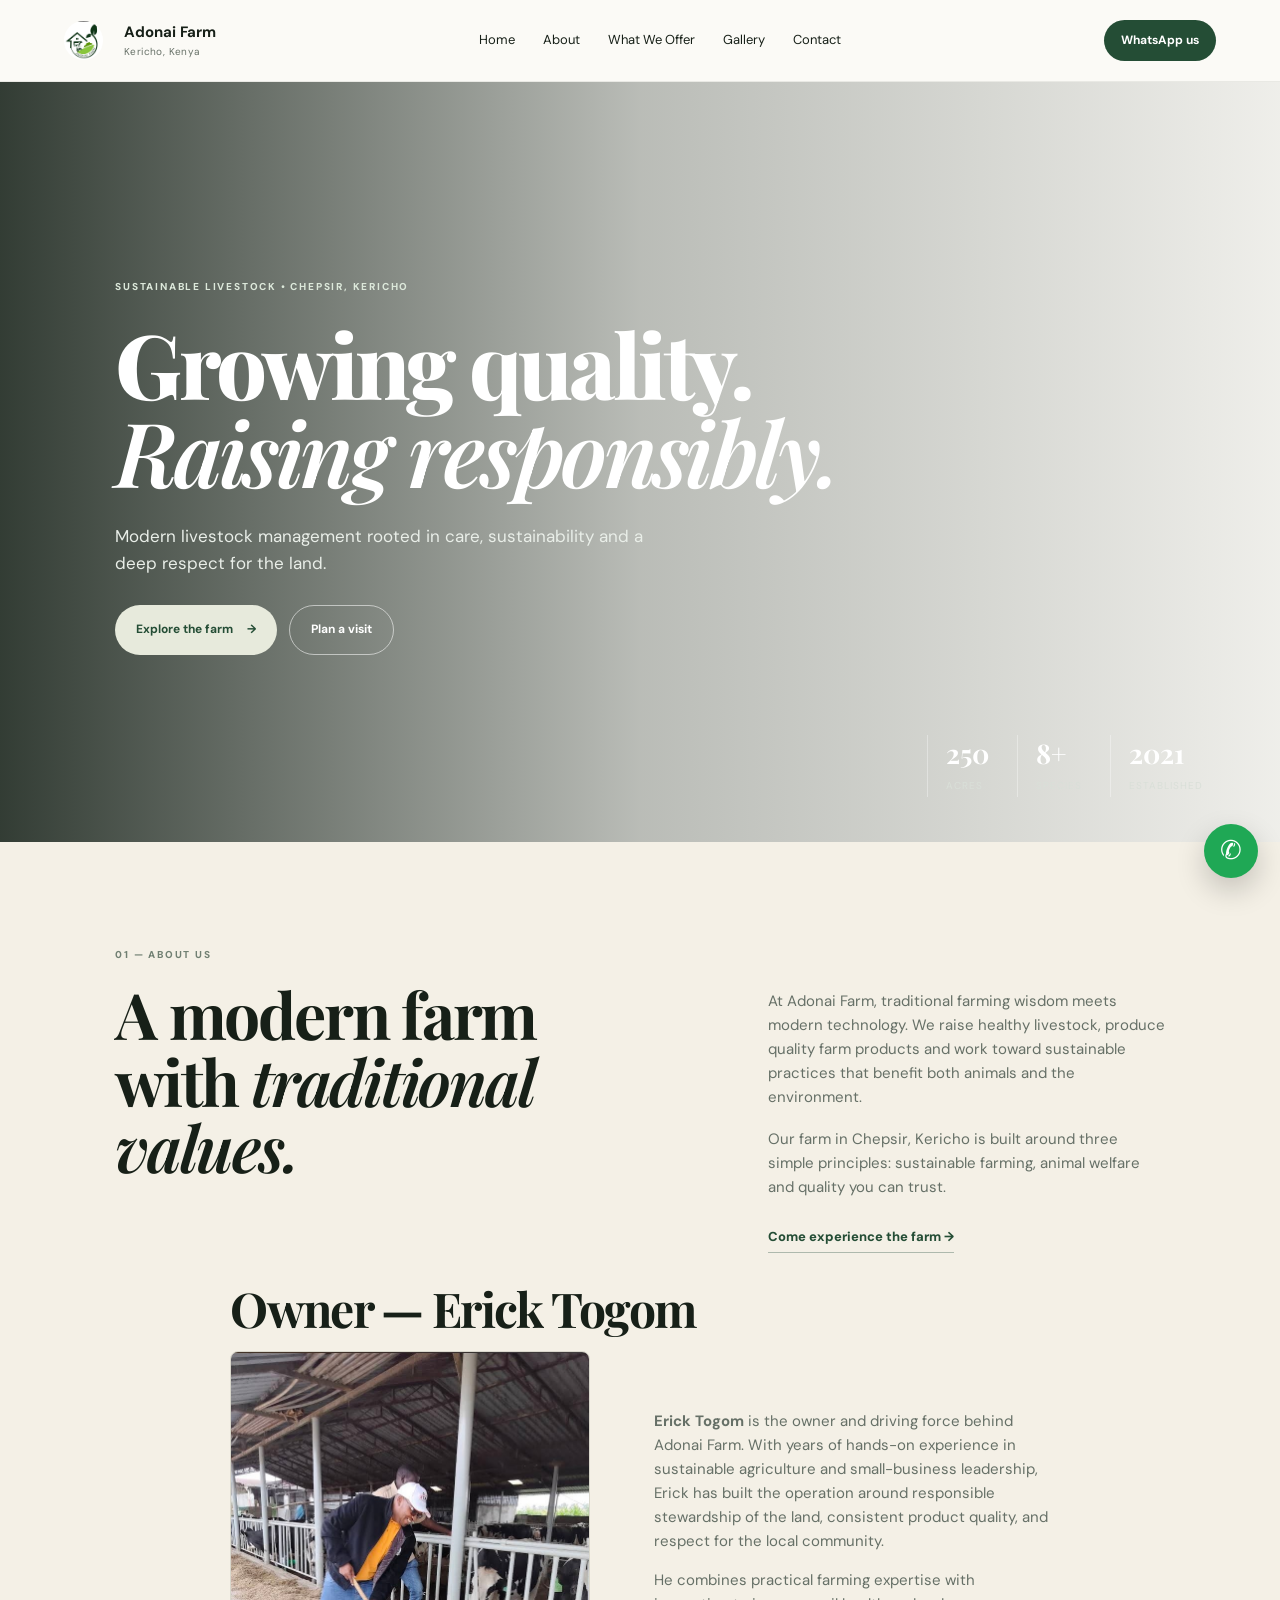
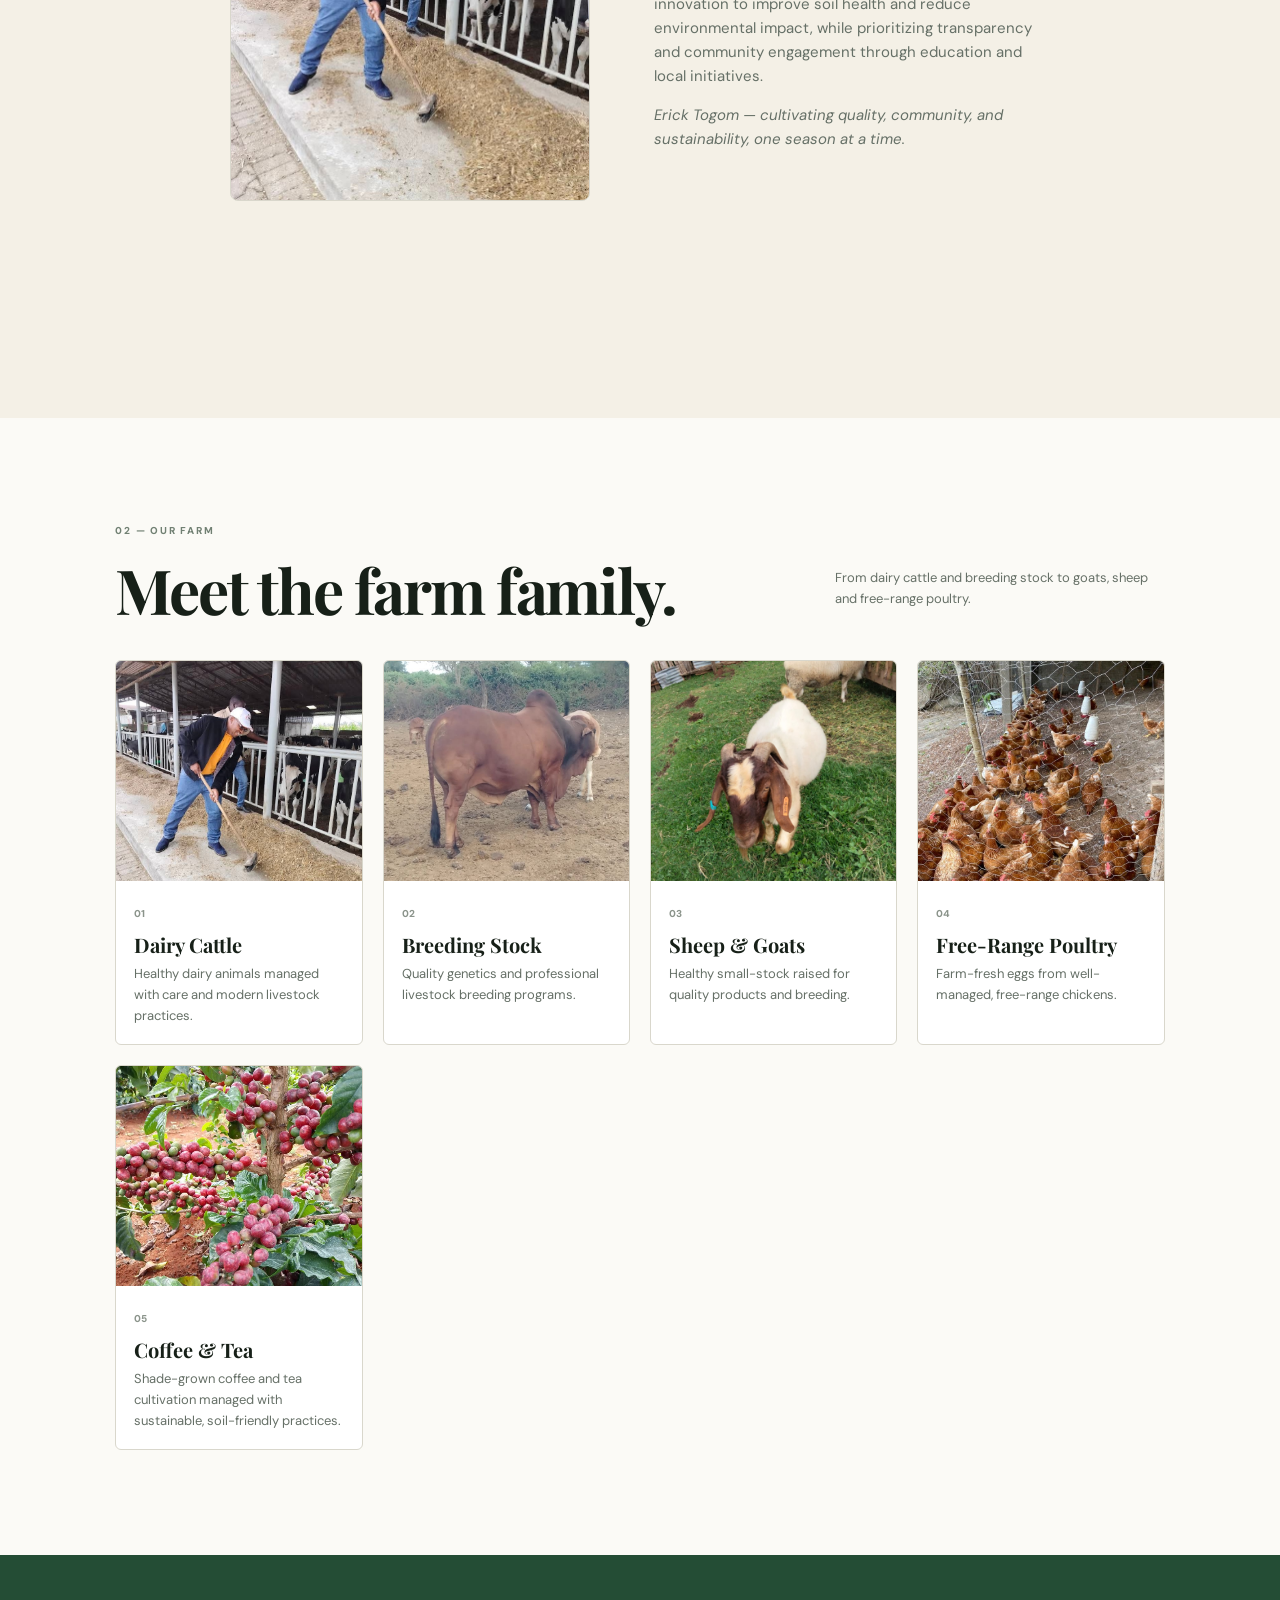
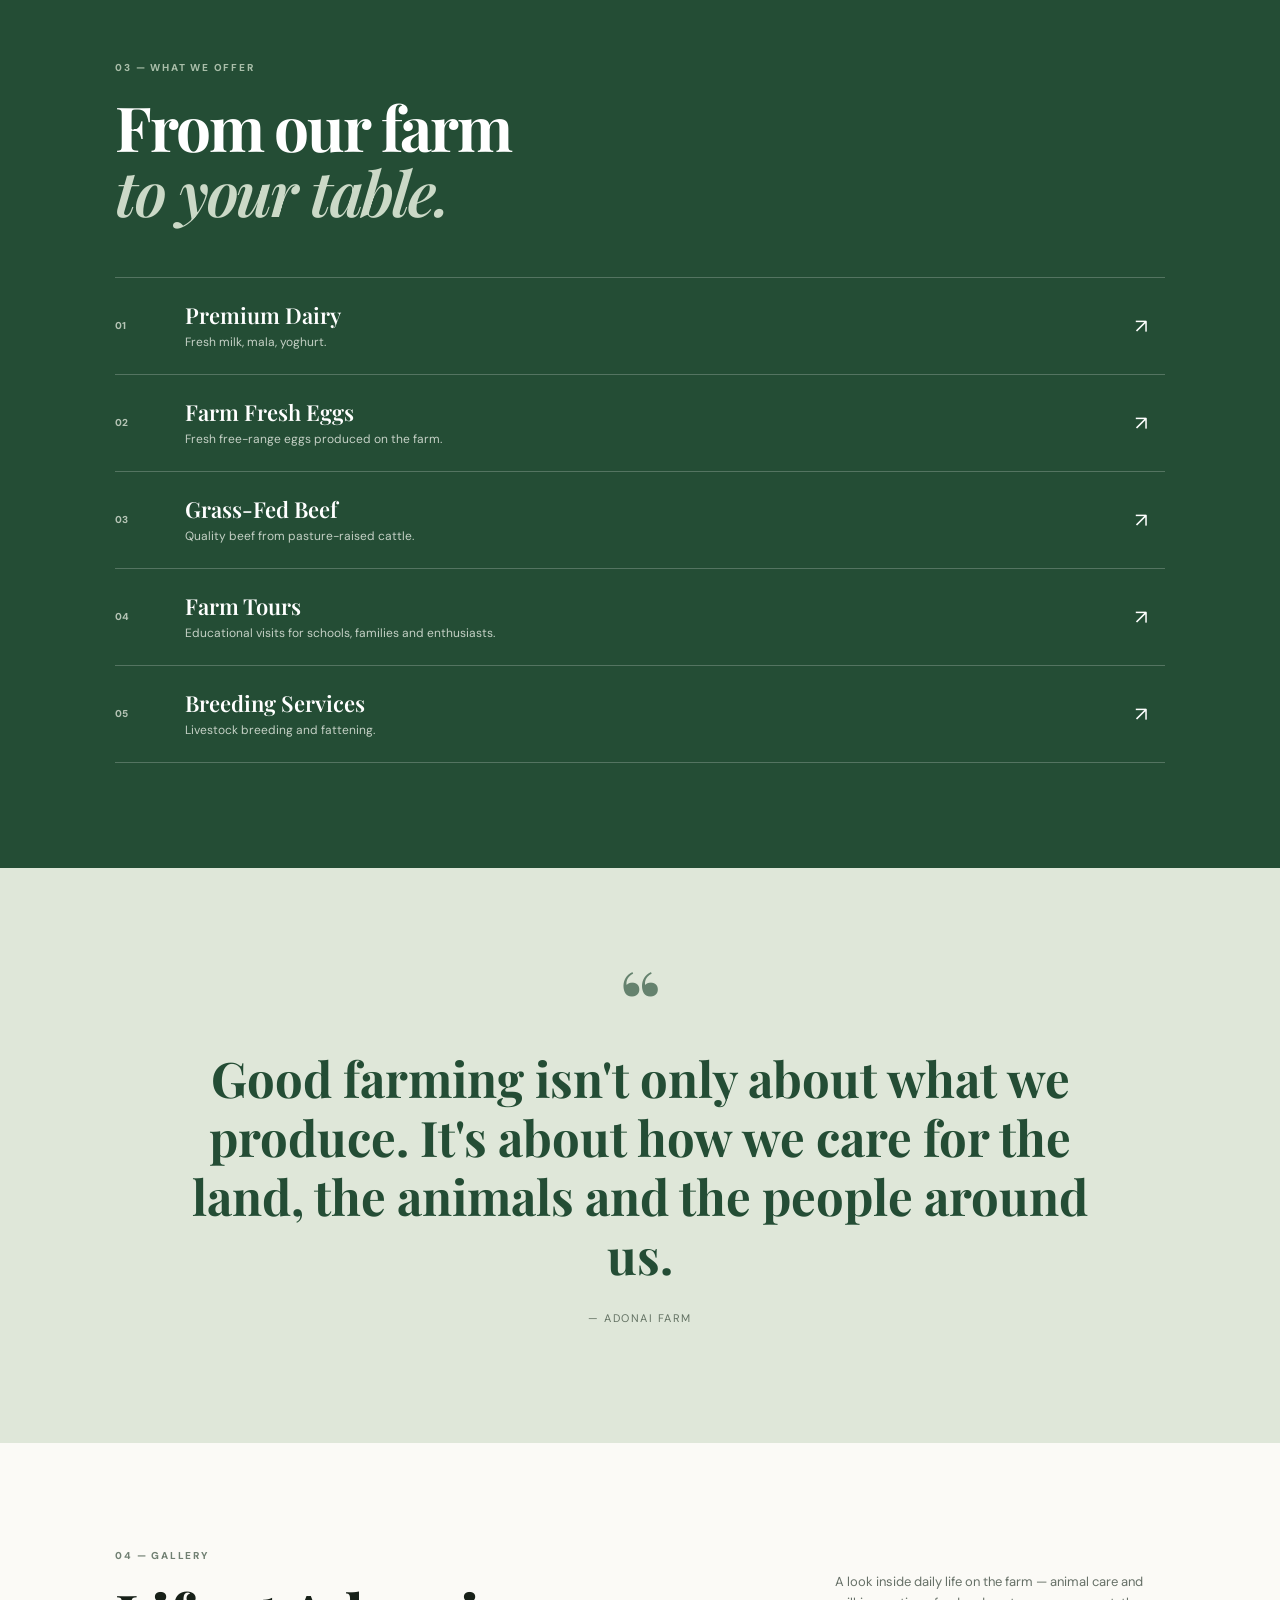
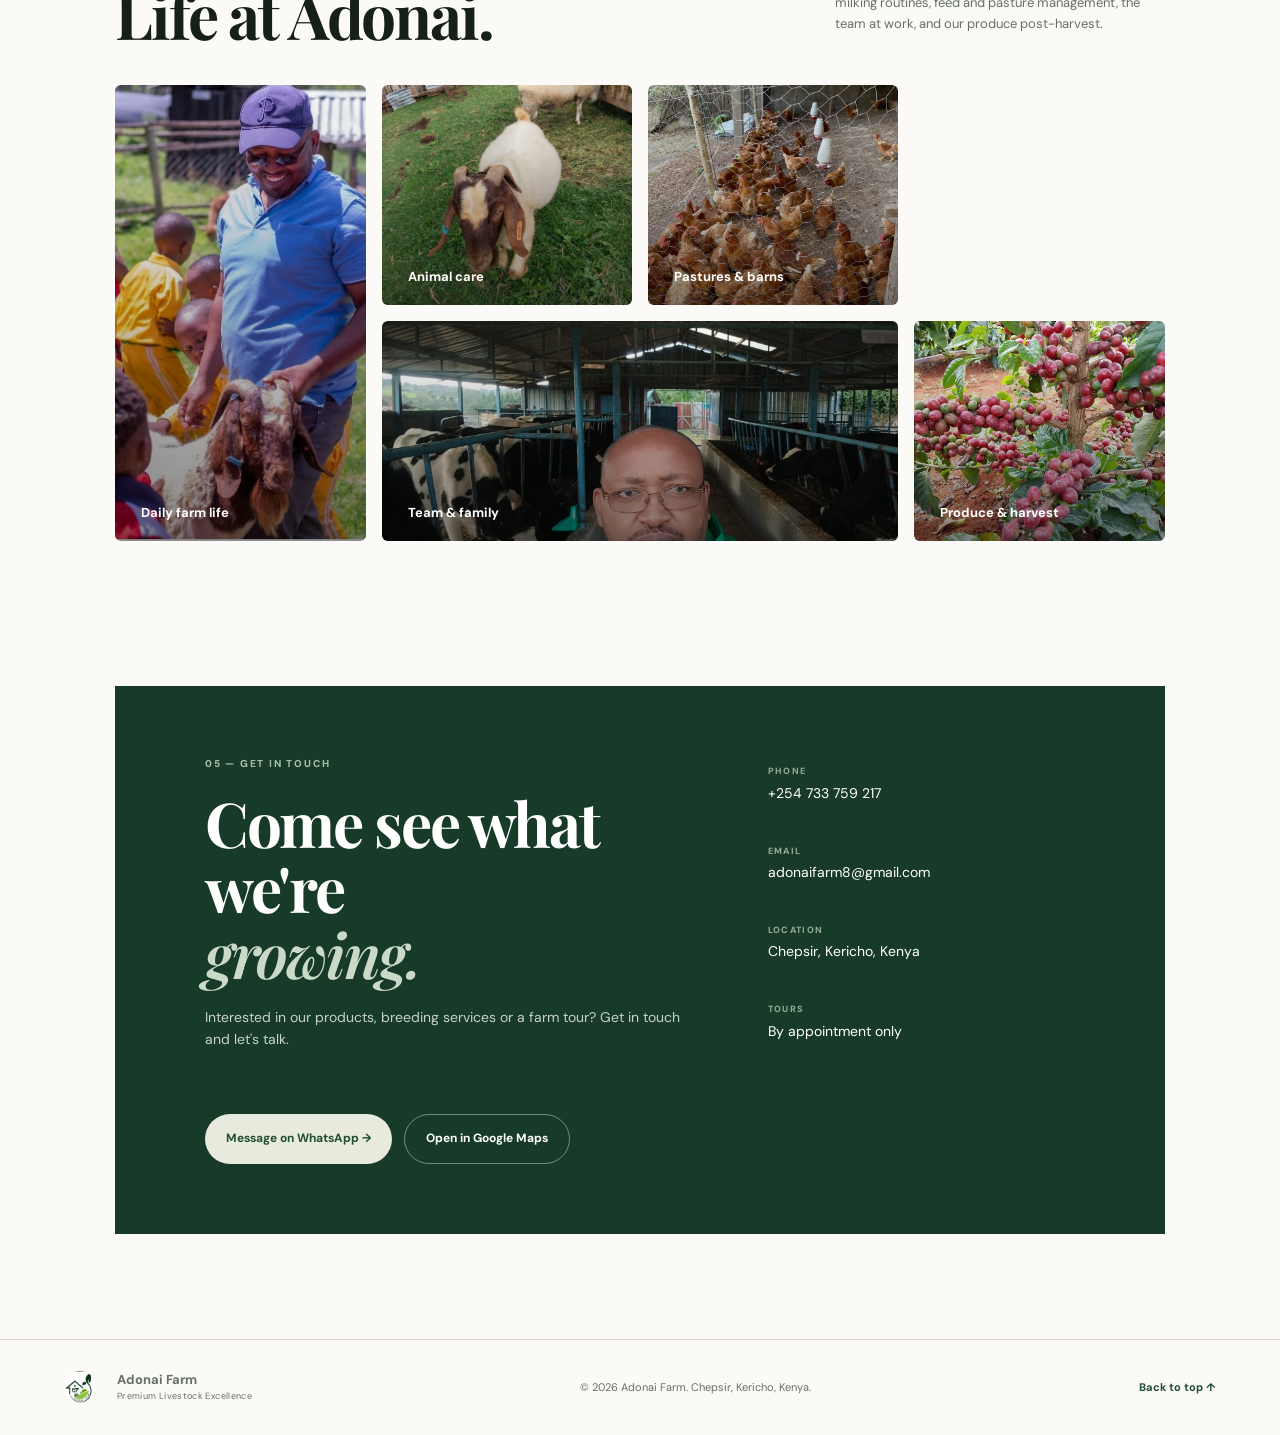
==== commit 535473a9: "Update print statement from 'Hello' to 'Goodbye'" ====
--- a/index.html
+++ b/index.html
@@ -4,26 +4,22 @@
   <meta charset="UTF-8">
   <meta name="viewport" content="width=device-width, initial-scale=1.0">
 
-  <meta name="description" content="Adonai Farm in Chepsir, Kericho, Kenya — quality dairy, eggs, beef, livestock breeding, coffee and tea production, and farm tours.">
+  <meta name="description" content="Adonai Farm — sustainable livestock farming in Chepsir, Kericho, Kenya. Dairy, eggs, beef, farm tours and livestock breeding services.">
   <meta name="robots" content="index,follow">
 
   <link rel="canonical" href="https://smrthunter.github.io/Adonai_farm/">
 
-  <!-- Open Graph -->
   <meta property="og:title" content="Adonai Farm | Sustainable Livestock Excellence">
-  <meta property="og:description" content="Quality livestock, farm products, breeding services and sustainable agriculture in Chepsir, Kericho, Kenya.">
+  <meta property="og:description" content="Modern livestock management rooted in care, sustainability and a deep respect for the land. Based in Chepsir, Kericho.">
   <meta property="og:image" content="https://smrthunter.github.io/Adonai_farm/images/adonai-farm-v2.jpeg">
-  <meta property="og:image:alt" content="Adonai Farm in Chepsir, Kericho">
   <meta property="og:type" content="website">
   <meta property="og:url" content="https://smrthunter.github.io/Adonai_farm/">
 
-  <!-- Twitter -->
   <meta name="twitter:card" content="summary_large_image">
   <meta name="twitter:title" content="Adonai Farm | Sustainable Livestock Excellence">
-  <meta name="twitter:description" content="Quality livestock, farm products and sustainable agriculture in Chepsir, Kericho.">
+  <meta name="twitter:description" content="Modern livestock management rooted in care, sustainability and a deep respect for the land.">
   <meta name="twitter:image" content="https://smrthunter.github.io/Adonai_farm/images/adonai-farm-v2.jpeg">
 
-  <!-- Icons -->
   <link rel="icon" href="images/favicon.ico">
   <link rel="icon" type="image/png" sizes="32x32" href="images/favicon-32x32.png">
   <link rel="apple-touch-icon" href="images/apple-touch-icon-180.png">
@@ -32,23 +28,20 @@
   <title>Adonai Farm | Sustainable Livestock Excellence</title>
   <meta name="theme-color" content="#244d35">
 
-  <!-- Fonts -->
   <link rel="preconnect" href="https://fonts.googleapis.com">
   <link rel="preconnect" href="https://fonts.gstatic.com" crossorigin>
   <link href="https://fonts.googleapis.com/css2?family=DM+Sans:wght@400;500;600;700&family=Playfair+Display:wght@600;700;800&display=swap" rel="stylesheet">
 
   <link rel="stylesheet" href="css/style.css">
 
-  <!-- Structured Data -->
   <script type="application/ld+json">
   {
     "@context": "https://schema.org",
     "@type": "LocalBusiness",
     "name": "Adonai Farm",
-    "description": "Quality livestock farming, breeding services and sustainable agriculture in Chepsir, Kericho, Kenya.",
+    "description": "Sustainable livestock farming and breeding services in Chepsir, Kericho. Premium dairy, eggs, beef, wool and farm tours.",
     "telephone": "+254733759217",
     "email": "adonaifarm8@gmail.com",
-    "image": "https://smrthunter.github.io/Adonai_farm/images/adonai-farm-v2.jpeg",
     "address": {
       "@type": "PostalAddress",
       "addressLocality": "Chepsir",
@@ -76,8 +69,6 @@
         src="images/logo-v2.jpeg"
         alt="Adonai Farm logo"
         style="width:39px;height:39px;border-radius:50%;object-fit:cover;margin-right:10px;"
-        srcset="images/logo-v2-480.jpeg 480w, images/logo-v2-800.jpeg 800w, images/logo-v2-1200.jpeg 1200w"
-        sizes="39px"
       >
 
       <span>
@@ -93,7 +84,9 @@
       aria-expanded="false"
       aria-controls="main-nav"
       type="button"
-    >☰</button>
+    >
+      ☰
+    </button>
 
     <nav class="nav" id="main-nav">
 
@@ -119,10 +112,7 @@
 
   <main>
 
-    <!-- =========================
-         HERO
-    ========================== -->
-
+    <!-- HERO -->
     <section class="hero" id="home">
 
       <div class="hero-overlay"></div>
@@ -156,7 +146,6 @@
 
       </div>
 
-
       <div class="hero-stats">
 
         <div>
@@ -179,10 +168,7 @@
     </section>
 
 
-    <!-- =========================
-         ABOUT
-    ========================== -->
-
+    <!-- ABOUT -->
     <section class="intro section" id="about">
 
       <div class="section-label">
@@ -192,11 +178,9 @@
       <div class="intro-grid">
 
         <div>
-
           <p class="display">
             A modern farm with <em>traditional values.</em>
           </p>
-
         </div>
 
         <div class="intro-copy">
@@ -222,14 +206,21 @@
 
 
       <!-- OWNER -->
-
       <div class="owner section" aria-labelledby="owner-heading" style="padding-top:30px;">
 
         <h2 id="owner-heading">
           Owner — Erick Togom
         </h2>
 
-        <div style="display:grid;grid-template-columns:1fr 1fr;gap:28px;align-items:center;margin-top:18px;">
+        <div
+          style="
+            display:grid;
+            grid-template-columns:1fr 1fr;
+            gap:28px;
+            align-items:center;
+            margin-top:18px;
+          "
+        >
 
           <div>
 
@@ -237,9 +228,12 @@
               src="images/owner-v2.jpeg"
               alt="Erick Togom, owner of Adonai Farm"
               loading="lazy"
-              style="width:100%;max-width:360px;border-radius:8px;border:1px solid var(--line)"
-              srcset="images/owner-v2-480.jpeg 480w, images/owner-v2-800.jpeg 800w, images/owner-v2-1200.jpeg 1200w"
-              sizes="(max-width:600px) 480px, 360px"
+              style="
+                width:100%;
+                max-width:360px;
+                border-radius:8px;
+                border:1px solid var(--line);
+              "
             >
 
           </div>
@@ -276,10 +270,7 @@
     </section>
 
 
-    <!-- =========================
-         OUR FARM
-    ========================== -->
-
+    <!-- FARM -->
     <section class="animals section">
 
       <div class="section-head">
@@ -297,8 +288,7 @@
         </div>
 
         <p>
-          From dairy cattle and breeding stock to goats, sheep,
-          poultry and crop production.
+          From dairy cattle and breeding stock to goats, sheep and free-range poultry.
         </p>
 
       </div>
@@ -306,9 +296,7 @@
 
       <div class="animal-grid">
 
-
         <!-- DAIRY -->
-
         <article class="animal-card">
 
           <div class="animal-image">
@@ -317,8 +305,6 @@
               src="images/dairy-v2.jpeg"
               alt="Dairy cattle at Adonai Farm"
               loading="lazy"
-              srcset="images/dairy-v2-480.jpeg 480w, images/dairy-v2-800.jpeg 800w, images/dairy-v2-1200.jpeg 1200w"
-              sizes="(max-width:600px) 480px, 800px"
             >
 
           </div>
@@ -340,18 +326,15 @@
         </article>
 
 
-        <!-- BREEDING STOCK -->
-
+        <!-- BREEDING -->
         <article class="animal-card">
 
           <div class="animal-image">
 
             <img
               src="images/bulll-v2.jpeg"
-              alt="Breeding bull at Adonai Farm"
+              alt="Breeding stock at Adonai Farm"
               loading="lazy"
-              srcset="images/bulll-v2-480.jpeg 480w, images/bulll-v2-800.jpeg 800w, images/bulll-v2-1200.jpeg 1200w"
-              sizes="(max-width:600px) 480px, 800px"
             >
 
           </div>
@@ -374,7 +357,6 @@
 
 
         <!-- SHEEP & GOATS -->
-
         <article class="animal-card">
 
           <div class="animal-image">
@@ -383,8 +365,6 @@
               src="images/adonai-4-v2.jpeg"
               alt="Sheep and goats at Adonai Farm"
               loading="lazy"
-              srcset="images/adonai-4-v2-480.jpeg 480w, images/adonai-4-v2-800.jpeg 800w, images/adonai-4-v2-1200.jpeg 1200w"
-              sizes="(max-width:600px) 480px, 800px"
             >
 
           </div>
@@ -407,7 +387,6 @@
 
 
         <!-- POULTRY -->
-
         <article class="animal-card">
 
           <div class="animal-image">
@@ -416,8 +395,6 @@
               src="images/adonai-5-v2.jpg"
               alt="Free-range poultry at Adonai Farm"
               loading="lazy"
-              srcset="images/adonai-5-v2-480.jpg 480w, images/adonai-5-v2-800.jpg 800w, images/adonai-5-v2-1200.jpg 1200w"
-              sizes="(max-width:600px) 480px, 800px"
             >
 
           </div>
@@ -440,7 +417,6 @@
 
 
         <!-- COFFEE & TEA -->
-
         <article class="animal-card">
 
           <div class="animal-image">
@@ -449,8 +425,6 @@
               src="images/adonai-farm-2-v2.jpeg"
               alt="Coffee and tea crops at Adonai Farm"
               loading="lazy"
-              srcset="images/adonai-farm-2-v2-480.jpeg 480w, images/adonai-farm-2-v2-800.jpeg 800w, images/adonai-farm-2-v2-1200.jpeg 1200w"
-              sizes="(max-width:600px) 480px, 800px"
             >
 
           </div>
@@ -477,10 +451,7 @@
     </section>
 
 
-    <!-- =========================
-         SERVICES
-    ========================== -->
-
+    <!-- SERVICES -->
     <section class="offer section" id="services">
 
       <div class="section-label">
@@ -492,24 +463,20 @@
         <em>to your table.</em>
       </h2>
 
-
       <div class="offer-list">
 
-
         <div class="offer-item">
 
           <span>01</span>
 
           <div>
-
             <h3>
               Premium Dairy
             </h3>
 
             <p>
-              Fresh milk, mala and yoghurt.
-            </p>
-
+              Fresh milk, mala, yoghurt.
+            </p>
           </div>
 
           <b>↗</b>
@@ -522,7 +489,6 @@
           <span>02</span>
 
           <div>
-
             <h3>
               Farm Fresh Eggs
             </h3>
@@ -530,7 +496,6 @@
             <p>
               Fresh free-range eggs produced on the farm.
             </p>
-
           </div>
 
           <b>↗</b>
@@ -543,7 +508,6 @@
           <span>03</span>
 
           <div>
-
             <h3>
               Grass-Fed Beef
             </h3>
@@ -551,7 +515,6 @@
             <p>
               Quality beef from pasture-raised cattle.
             </p>
-
           </div>
 
           <b>↗</b>
@@ -564,7 +527,6 @@
           <span>04</span>
 
           <div>
-
             <h3>
               Farm Tours
             </h3>
@@ -572,7 +534,6 @@
             <p>
               Educational visits for schools, families and enthusiasts.
             </p>
-
           </div>
 
           <b>↗</b>
@@ -585,7 +546,6 @@
           <span>05</span>
 
           <div>
-
             <h3>
               Breeding Services
             </h3>
@@ -593,7 +553,6 @@
             <p>
               Livestock breeding and fattening.
             </p>
-
           </div>
 
           <b>↗</b>
@@ -605,10 +564,7 @@
     </section>
 
 
-    <!-- =========================
-         QUOTE
-    ========================== -->
-
+    <!-- QUOTE -->
     <section class="quote-section">
 
       <div class="quote-mark">
@@ -628,10 +584,7 @@
     </section>
 
 
-    <!-- =========================
-         GALLERY
-    ========================== -->
-
+    <!-- GALLERY -->
     <section class="gallery section" id="gallery">
 
       <div class="section-head">
@@ -649,8 +602,8 @@
         </div>
 
         <p>
-          A glimpse into livestock, crops and everyday life
-          at Adonai Farm in Chepsir, Kericho.
+          A look inside daily life on the farm — animal care and milking routines,
+          feed and pasture management, the team at work, and our produce post-harvest.
         </p>
 
       </div>
@@ -658,97 +611,81 @@
 
       <div class="gallery-grid">
 
-
-        <!-- DAIRY / DAILY FARM LIFE -->
-
+        <!-- DAILY FARM LIFE -->
         <div class="gallery-tile large g1">
 
           <img
-            src="images/dairy-v2.jpeg"
-            alt="Dairy cattle and daily livestock life at Adonai Farm"
+            src="images/adonai-3-v2.jpeg"
+            alt="Daily farm life at Adonai Farm"
             loading="lazy"
-            srcset="images/dairy-v2-480.jpeg 480w, images/dairy-v2-800.jpeg 800w, images/dairy-v2-1200.jpeg 1200w"
-            sizes="(max-width:600px) 480px, 1200px"
           >
 
           <span>
-            Dairy &amp; livestock
+            Daily farm life
           </span>
 
         </div>
 
 
-        <!-- BREEDING -->
-
+        <!-- ANIMAL CARE -->
         <div class="gallery-tile g2">
-
-          <img
-            src="images/bulll-v2.jpeg"
-            alt="Breeding livestock at Adonai Farm"
-            loading="lazy"
-            srcset="images/bulll-v2-480.jpeg 480w, images/bulll-v2-800.jpeg 800w, images/bulll-v2-1200.jpeg 1200w"
-            sizes="(max-width:600px) 480px, 800px"
-          >
-
-          <span>
-            Breeding stock
-          </span>
-
-        </div>
-
-
-        <!-- SHEEP & GOATS -->
-
-        <div class="gallery-tile g3">
 
           <img
             src="images/adonai-4-v2.jpeg"
-            alt="Sheep and goats at Adonai Farm"
+            alt="Animal care at Adonai Farm"
             loading="lazy"
-            srcset="images/adonai-4-v2-480.jpeg 480w, images/adonai-4-v2-800.jpeg 800w, images/adonai-4-v2-1200.jpeg 1200w"
-            sizes="(max-width:600px) 480px, 800px"
           >
 
           <span>
-            Sheep &amp; goats
+            Animal care
           </span>
 
         </div>
 
 
-        <!-- FARM / TEAM -->
-
+        <!-- PASTURES -->
+        <div class="gallery-tile g3">
+
+          <img
+            src="images/adonai-5-v2.jpg"
+            alt="Pastures and barns at Adonai Farm"
+            loading="lazy"
+          >
+
+          <span>
+            Pastures &amp; barns
+          </span>
+
+        </div>
+
+
+        <!-- TEAM -->
         <div class="gallery-tile g4">
 
           <img
             src="images/adonai-farm-v2.jpeg"
-            alt="Adonai Farm property and farm life"
+            alt="Adonai Farm team and family"
             loading="lazy"
-            srcset="images/adonai-farm-v2-480.jpeg 480w, images/adonai-farm-v2-800.jpeg 800w, images/adonai-farm-v2-1200.jpeg 1200w"
-            sizes="(max-width:600px) 480px, 1000px"
           >
 
           <span>
-            Life at Adonai
+            Team &amp; family
           </span>
 
         </div>
 
 
-        <!-- CROPS / PRODUCE -->
-
+        <!-- PRODUCE -->
         <div class="gallery-tile g5">
 
           <img
             src="images/adonai-farm-2-v2.jpeg"
-            alt="Coffee and tea production at Adonai Farm"
+            alt="Farm produce and harvest at Adonai Farm"
             loading="lazy"
-            srcset="images/adonai-farm-2-v2-480.jpeg 480w, images/adonai-farm-2-v2-800.jpeg 800w, images/adonai-farm-2-v2-1200.jpeg 1200w"
-            sizes="(max-width:600px) 480px, 1000px"
           >
 
           <span>
-            Coffee &amp; tea
+            Produce &amp; harvest
           </span>
 
         </div>
@@ -758,14 +695,10 @@
     </section>
 
 
-    <!-- =========================
-         CONTACT
-    ========================== -->
-
+    <!-- CONTACT -->
     <section class="contact section" id="contact">
 
       <div class="contact-card">
-
 
         <div>
 
@@ -835,7 +768,6 @@
 
 
         <div class="contact-actions">
-
 
           <a
             class="btn btn-light"
@@ -856,7 +788,6 @@
             Open in Google Maps
           </a>
 
-
         </div>
 
       </div>
@@ -866,10 +797,7 @@
   </main>
 
 
-  <!-- =========================
-       FOOTER
-  ========================== -->
-
+  <!-- FOOTER -->
   <footer>
 
     <div class="brand footer-brand">
@@ -878,8 +806,6 @@
         src="images/logo-v2.jpeg"
         alt="Adonai Farm logo"
         style="width:32px;height:32px;border-radius:50%;object-fit:cover;margin-right:10px;"
-        srcset="images/logo-v2-480.jpeg 480w, images/logo-v2-800.jpeg 800w, images/logo-v2-1200.jpeg 1200w"
-        sizes="32px"
       >
 
       <span>
@@ -911,7 +837,6 @@
 
 
   <!-- FLOATING WHATSAPP -->
-
   <a
     class="floating-wa"
     href="https://wa.me/254733759217?text=Hello%20Adonai%20Farm%2C%20I%27d%20like%20to%20make%20an%20inquiry."
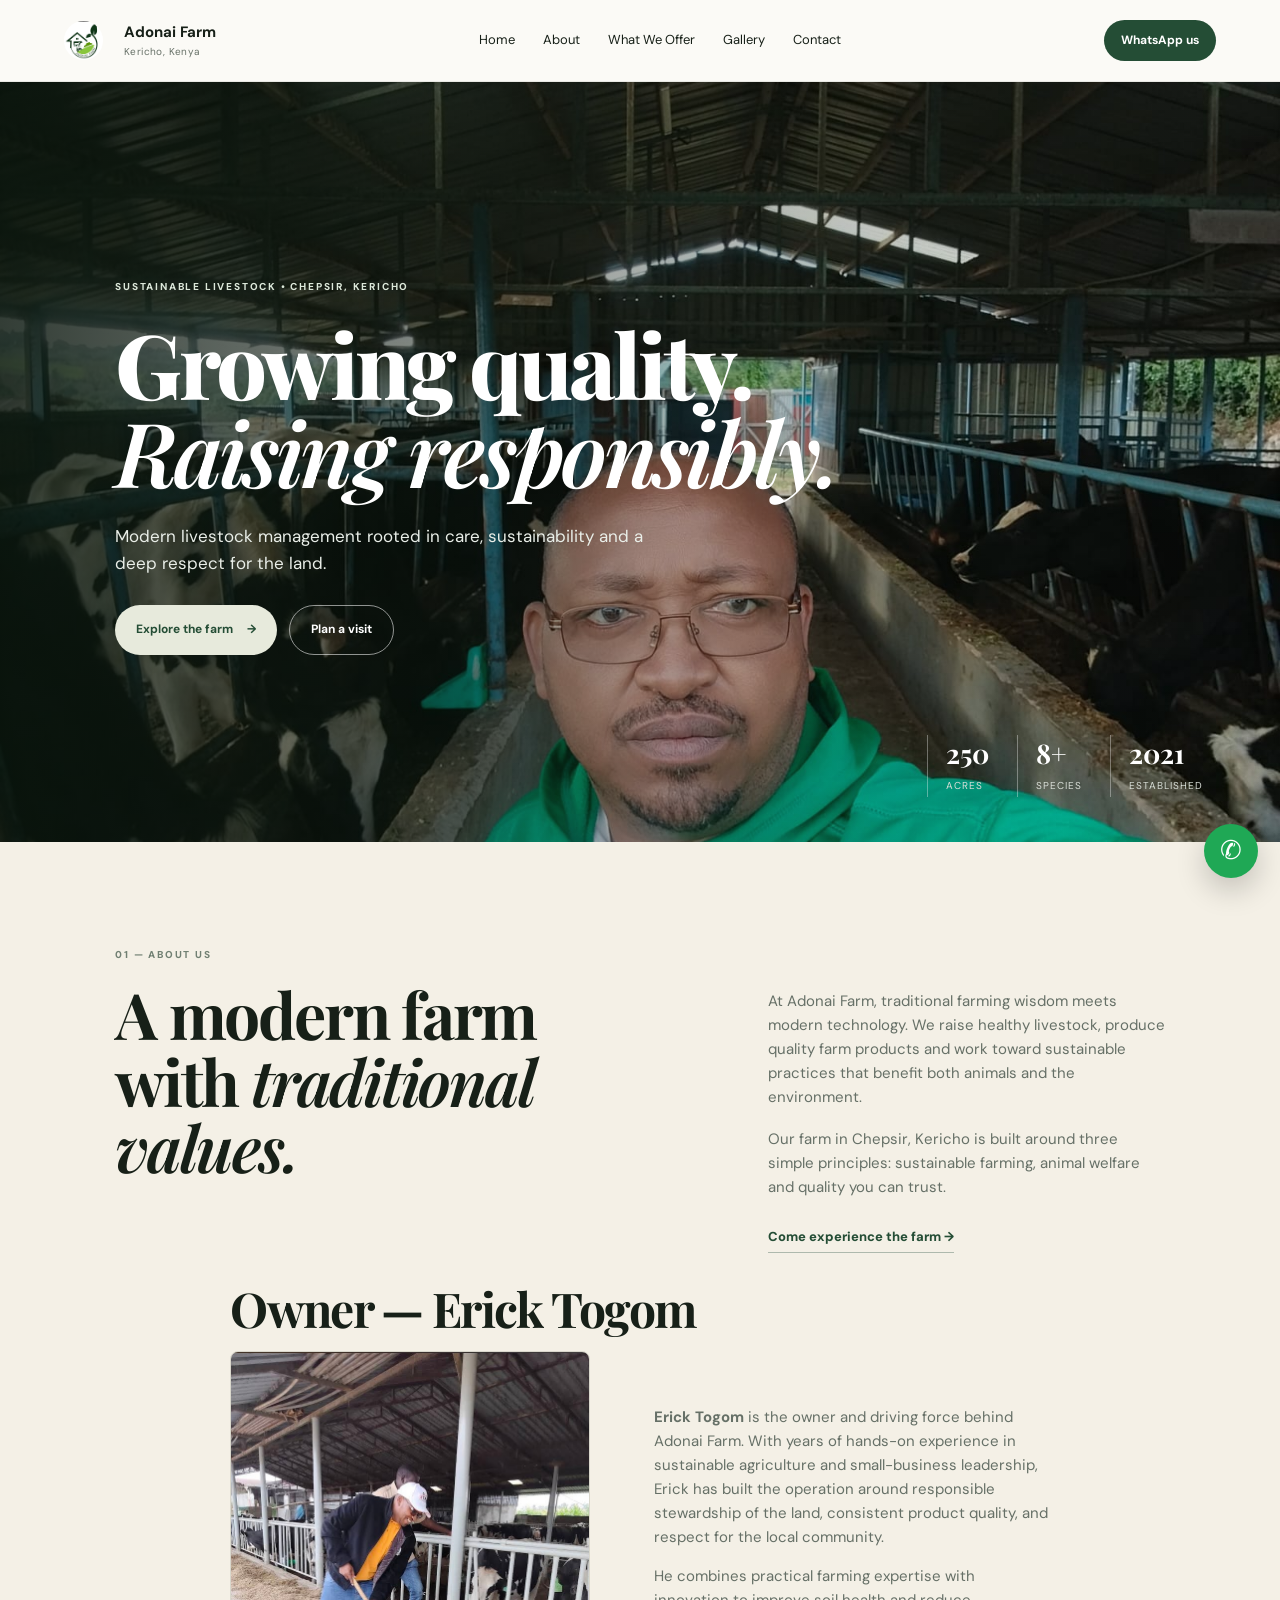
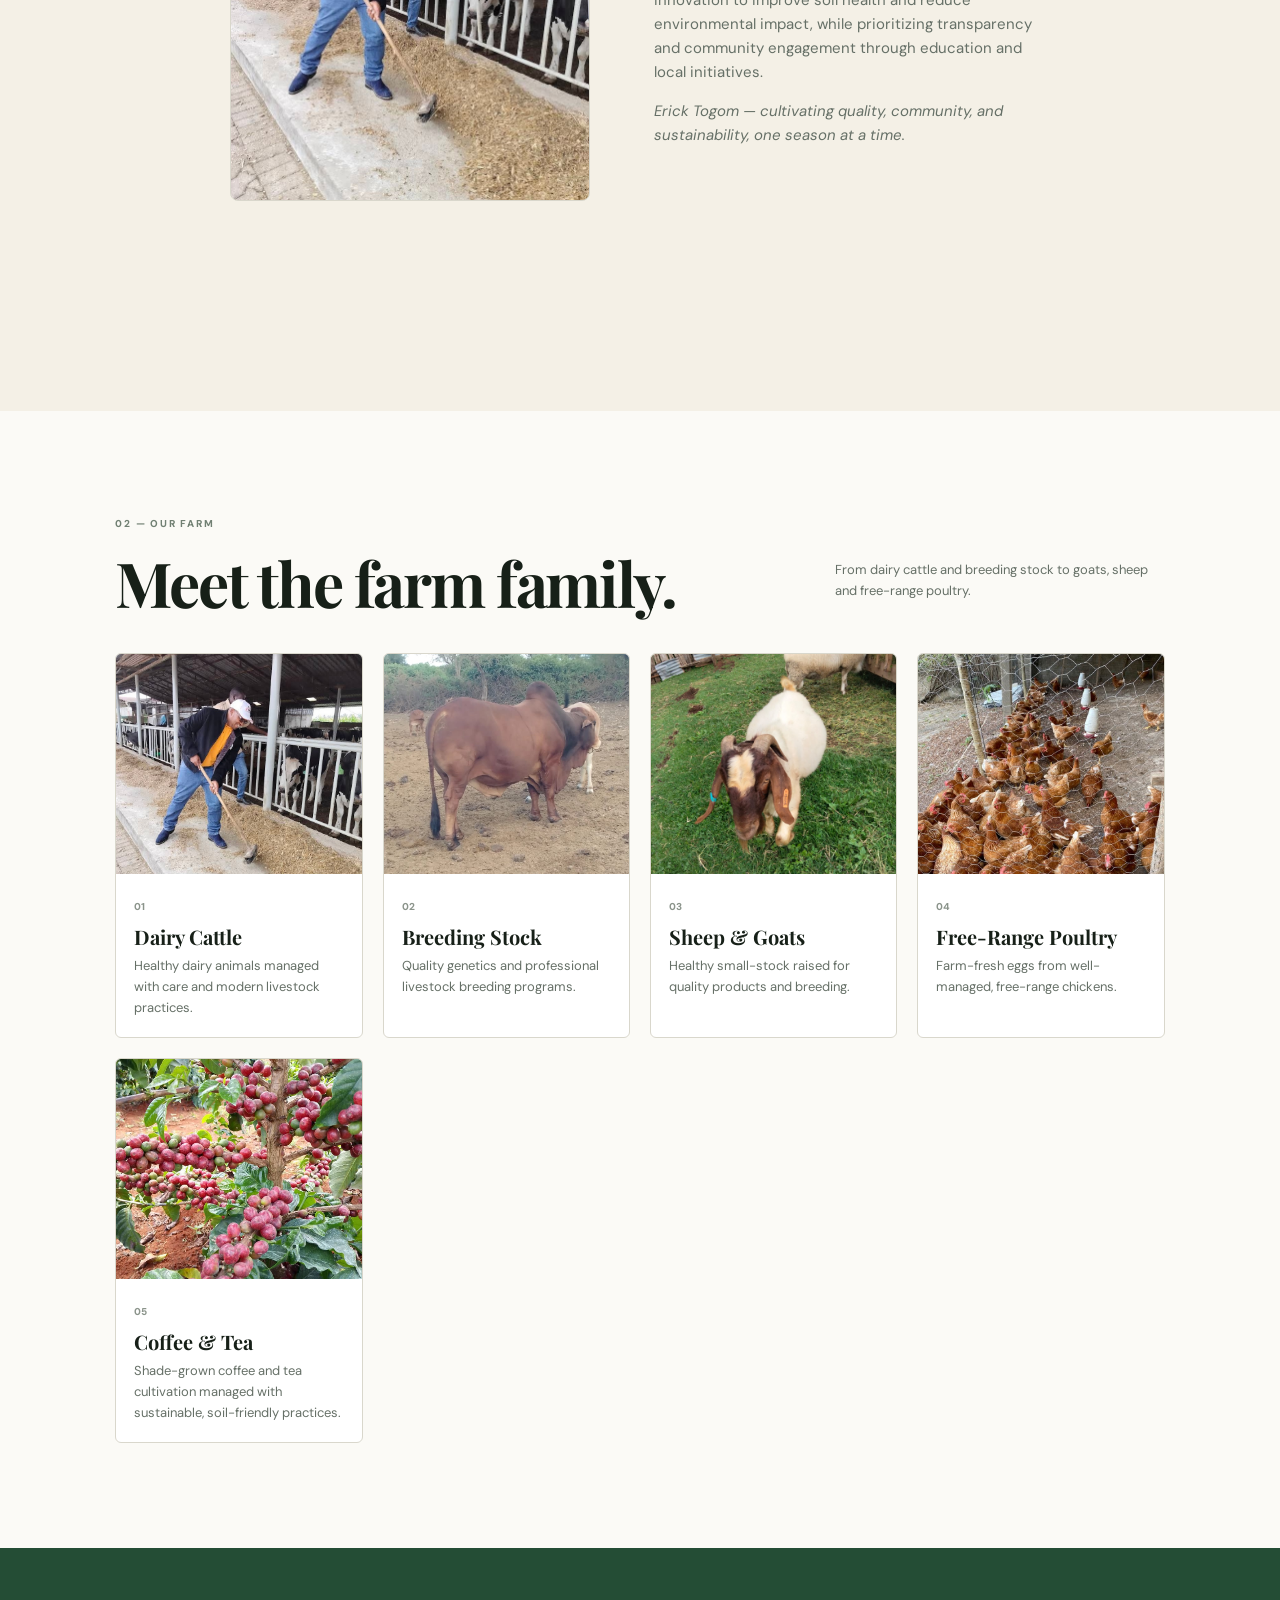
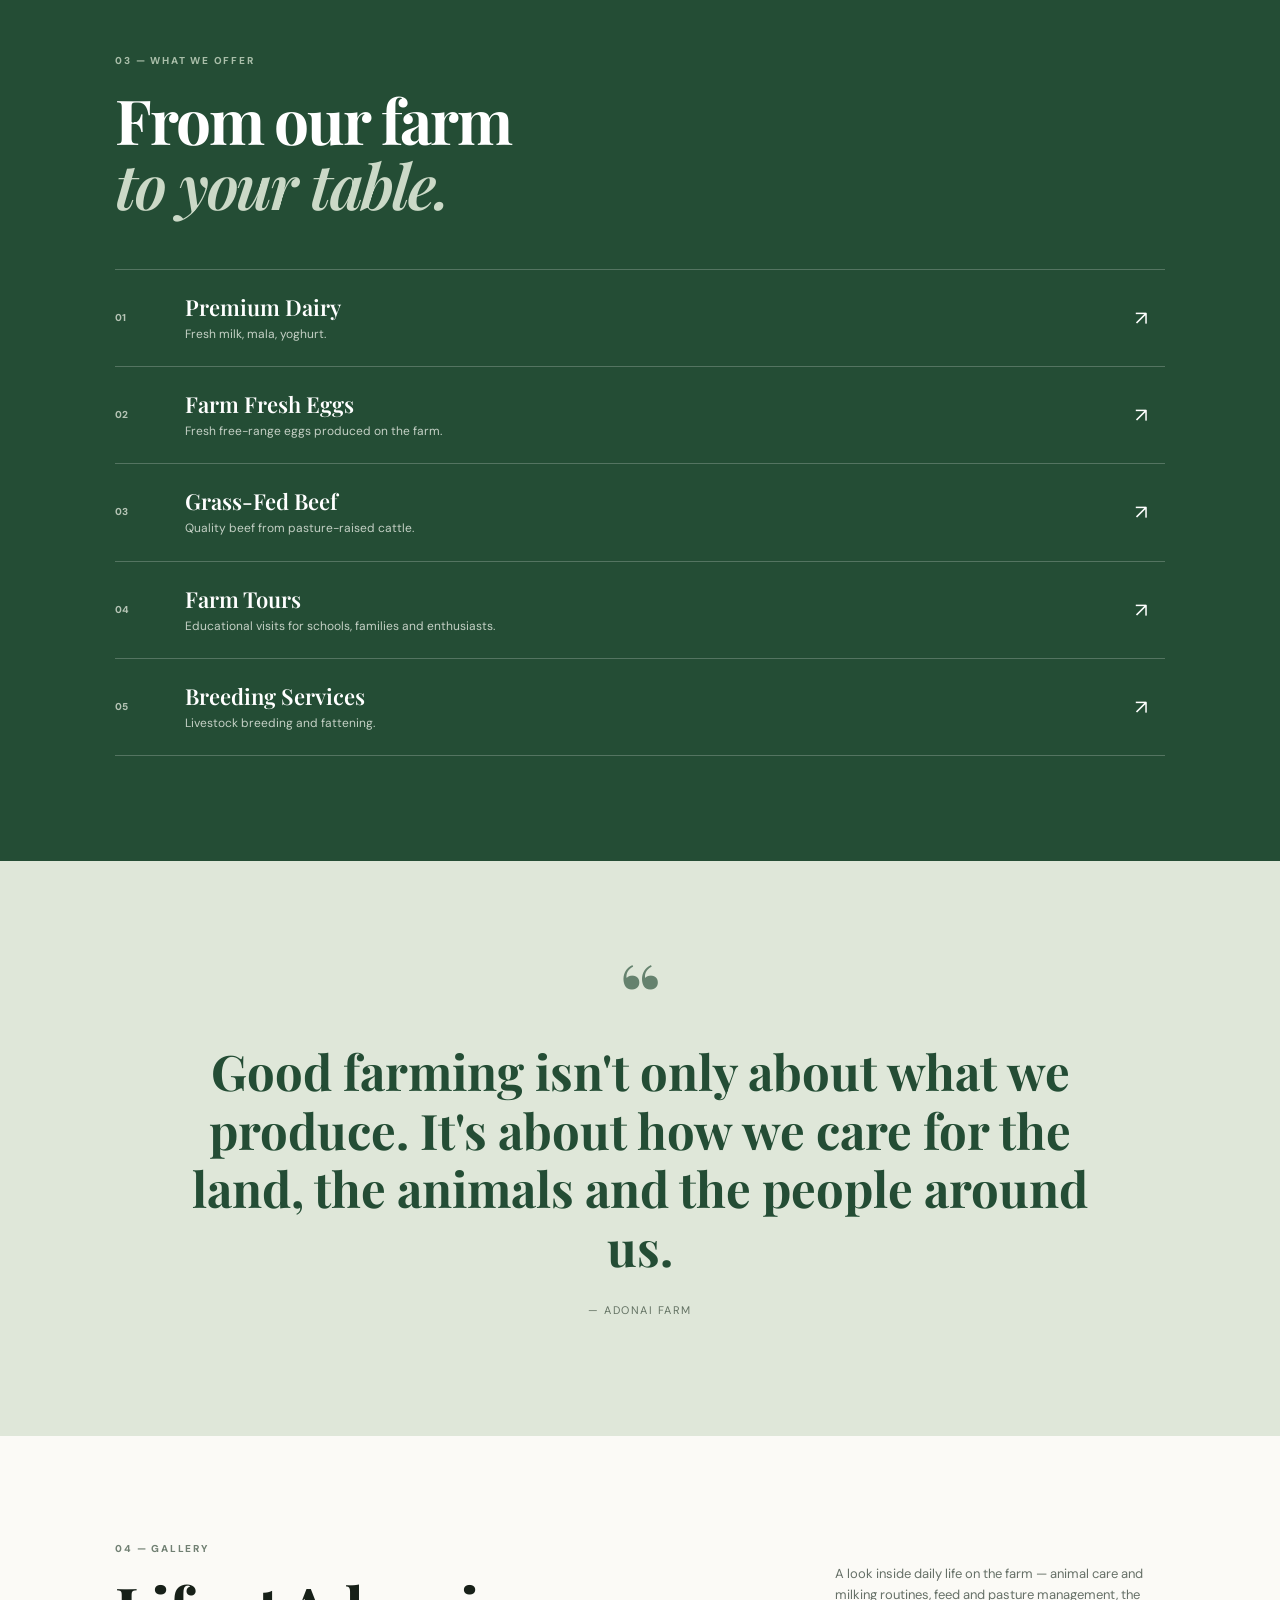
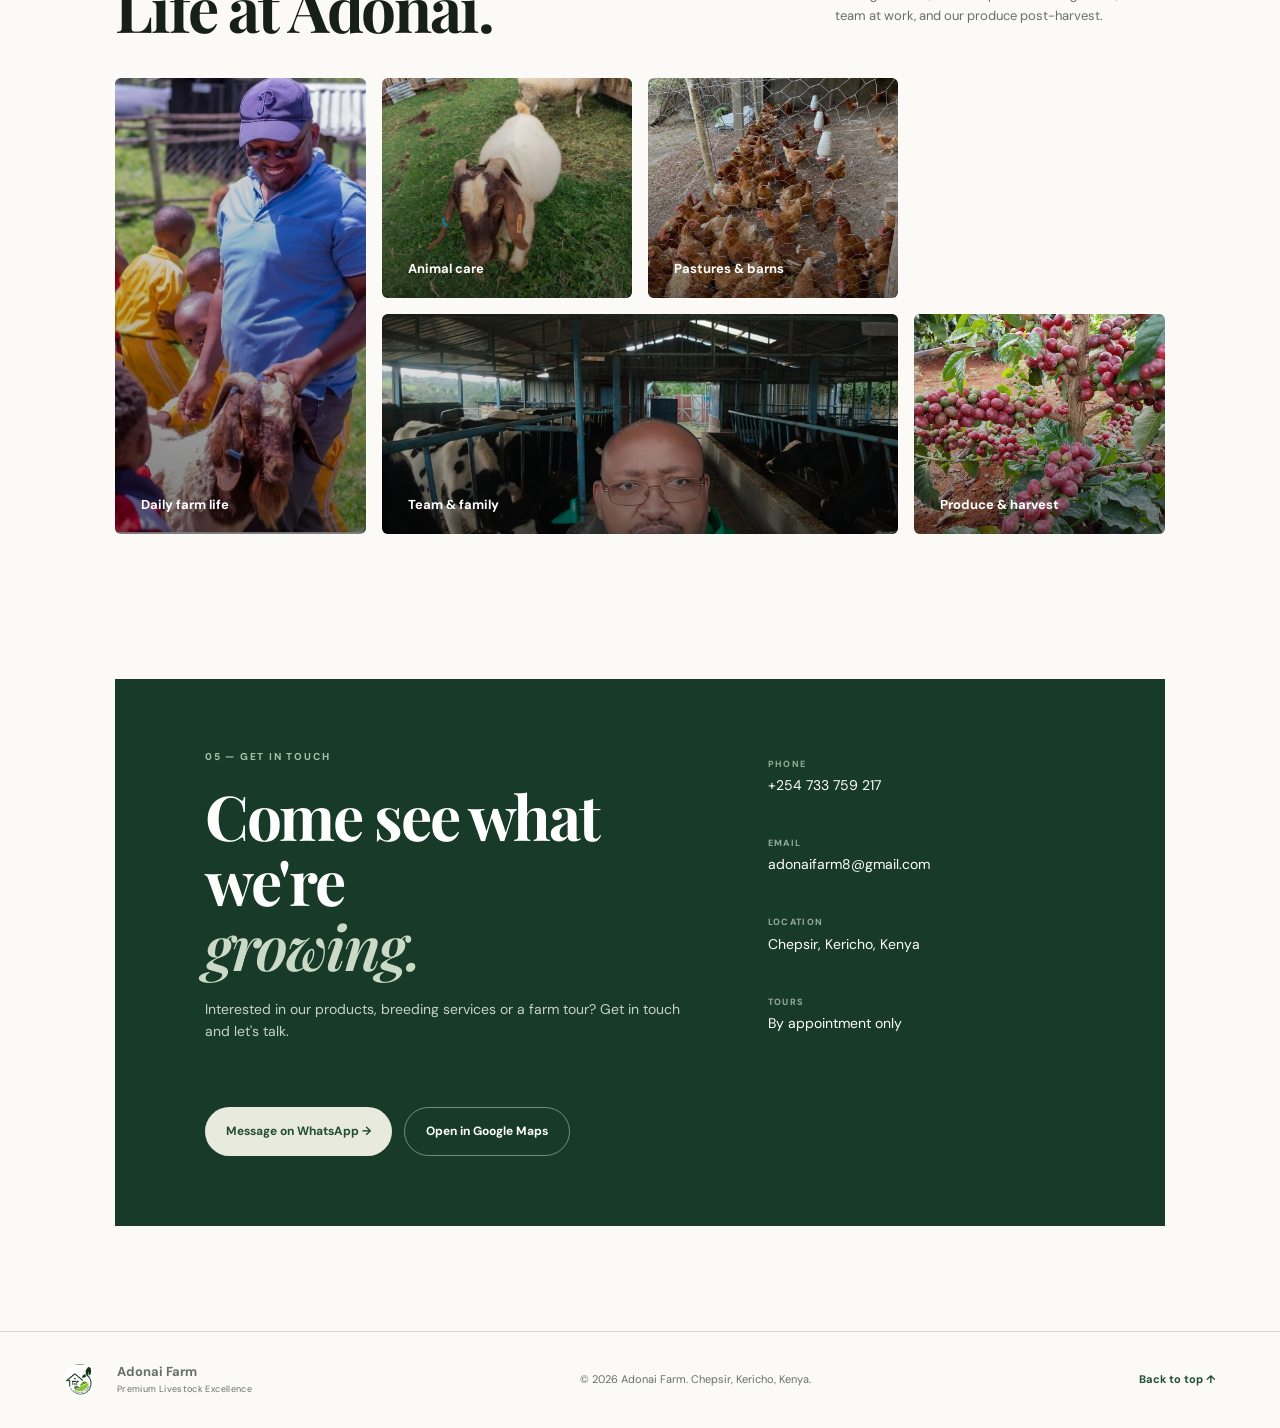
==== commit c9ff9ca2: "Update index.html" ====
--- a/index.html
+++ b/index.html
@@ -24,6 +24,7 @@
   <link rel="icon" type="image/png" sizes="32x32" href="images/favicon-32x32.png">
   <link rel="apple-touch-icon" href="images/apple-touch-icon-180.png">
   <link rel="manifest" href="site.webmanifest">
+  <link rel="canonical" href="https://smrthunter.github.io/Adonai_farm/">
 
   <title>Adonai Farm | Sustainable Livestock Excellence</title>
   <meta name="theme-color" content="#244d35">
@@ -34,28 +35,31 @@
 
   <link rel="stylesheet" href="css/style.css">
 
-  <script type="application/ld+json">
-  {
-    "@context": "https://schema.org",
-    "@type": "LocalBusiness",
-    "name": "Adonai Farm",
-    "description": "Sustainable livestock farming and breeding services in Chepsir, Kericho. Premium dairy, eggs, beef, wool and farm tours.",
-    "telephone": "+254733759217",
-    "email": "adonaifarm8@gmail.com",
-    "address": {
-      "@type": "PostalAddress",
-      "addressLocality": "Chepsir",
-      "addressRegion": "Kericho",
-      "addressCountry": "KE"
-    },
-    "founder": {
-      "@type": "Person",
-      "name": "Erick Togom"
-    },
-    "hasMap": "https://maps.app.goo.gl/hEsbJeXVuYYbMGiM8",
-    "url": "https://smrthunter.github.io/Adonai_farm/"
-  }
-  </script>
+ <script type="application/ld+json">
+{
+  "@context": "https://schema.org",
+  "@type": "LocalBusiness",
+  "@id": "https://smrthunter.github.io/Adonai_farm/#business",
+  "name": "Adonai Farm",
+  "url": "https://smrthunter.github.io/Adonai_farm/",
+  "image": "https://smrthunter.github.io/Adonai_farm/images/adonai-farm-v2.jpeg",
+  "logo": "https://smrthunter.github.io/Adonai_farm/images/logo-v2.jpeg",
+  "description": "Adonai Farm is a sustainable livestock farm in Chepsir, Kericho, Kenya, offering dairy products, fresh eggs, beef, livestock breeding services and farm tours.",
+  "telephone": "+254733759217",
+  "email": "adonaifarm8@gmail.com",
+  "address": {
+    "@type": "PostalAddress",
+    "addressLocality": "Chepsir",
+    "addressRegion": "Kericho",
+    "addressCountry": "KE"
+  },
+  "founder": {
+    "@type": "Person",
+    "name": "Erick Togom"
+  },
+  "hasMap": "https://maps.app.goo.gl/hEsbJeXVuYYbMGiM8"
+}
+</script>
 </head>
 
 <body>
--- a/css/style.css
+++ b/css/style.css
@@ -8,15 +8,15 @@
   --line:#d9d7cc;
   --white:#fff;
   --serif:"Playfair Display",Georgia,serif;
-  --sans:"DM Sans",Arial,sans-serif
+  --sans:"DM Sans",Arial,sans-serif;
 }
 
 *{
-  box-sizing:border-box
+  box-sizing:border-box;
 }
 
 html{
-  scroll-behavior:smooth
+  scroll-behavior:smooth;
 }
 
 body{
@@ -24,16 +24,23 @@
   color:var(--ink);
   background:var(--paper);
   font-family:var(--sans);
-  line-height:1.6
+  line-height:1.6;
 }
 
 a{
   color:inherit;
-  text-decoration:none
-}
-
-
-/* HEADER */
+  text-decoration:none;
+}
+
+img{
+  max-width:100%;
+  height:auto;
+}
+
+
+/* =========================
+   HEADER
+========================= */
 
 .site-header{
   height:82px;
@@ -49,13 +56,13 @@
   left:0;
   right:0;
   z-index:20;
-  border-bottom:1px solid rgba(23,32,24,.08)
+  border-bottom:1px solid rgba(23,32,24,.08);
 }
 
 .brand{
   display:flex;
   align-items:center;
-  gap:11px
+  gap:11px;
 }
 
 .brand-mark{
@@ -67,34 +74,34 @@
   place-items:center;
   font-size:11px;
   font-weight:800;
-  color:var(--green)
+  color:var(--green);
 }
 
 .brand strong,
 .brand small{
   display:block;
-  line-height:1.1
+  line-height:1.1;
 }
 
 .brand strong{
-  font-size:15px
+  font-size:15px;
 }
 
 .brand small{
   font-size:10px;
   color:var(--muted);
   margin-top:5px;
-  letter-spacing:.04em
+  letter-spacing:.04em;
 }
 
 .nav{
   display:flex;
   gap:28px;
-  font-size:13px
+  font-size:13px;
 }
 
 .nav a:hover{
-  color:var(--green)
+  color:var(--green);
 }
 
 .nav-cta{
@@ -103,7 +110,7 @@
   padding:11px 17px;
   border-radius:30px;
   font-size:12px;
-  font-weight:700
+  font-weight:700;
 }
 
 .menu-toggle{
@@ -111,11 +118,13 @@
   background:none;
   border:0;
   font-size:24px;
-  cursor:pointer
-}
-
-
-/* HERO */
+  cursor:pointer;
+}
+
+
+/* =========================
+   HERO
+========================= */
 
 .hero{
   min-height:760px;
@@ -124,9 +133,13 @@
   display:flex;
   align-items:center;
   padding:8vw 9vw;
-  background-image:url("https://images.unsplash.com/photo-1500595046743-cd271d694d30?auto=format&fit=crop&w=2000&q=85");
+
+  /* USE YOUR LOCAL FARM IMAGE */
+  background-image:url("../images/adonai-farm-v2.jpeg");
+
   background-size:cover;
-  background-position:center
+  background-position:center;
+  background-repeat:no-repeat;
 }
 
 .hero-overlay{
@@ -135,52 +148,53 @@
   background:linear-gradient(
     90deg,
     rgba(10,22,13,.83),
-    rgba(10,22,13,.27),
-    rgba(10,22,13,.05)
-  )
+    rgba(10,22,13,.35),
+    rgba(10,22,13,.08)
+  );
 }
 
 .hero-content{
   position:relative;
   color:#fff;
-  max-width:730px
+  max-width:730px;
+  z-index:2;
 }
 
 .eyebrow,
 .section-label{
   font-size:10px;
   font-weight:800;
-  letter-spacing:.18em
+  letter-spacing:.18em;
 }
 
 .eyebrow{
   color:#dce8da;
-  margin-bottom:24px
+  margin-bottom:24px;
 }
 
 .hero h1{
   font:800 clamp(48px,7vw,92px)/.98 var(--serif);
   margin:0;
-  letter-spacing:-.04em
+  letter-spacing:-.04em;
 }
 
 .hero h1 em,
 .display em,
 h2 em{
-  font-weight:600
+  font-weight:600;
 }
 
 .hero-copy{
   font-size:17px;
   max-width:570px;
   margin:28px 0;
-  color:#e9eee8
+  color:#e9eee8;
 }
 
 .hero-actions{
   display:flex;
   gap:12px;
-  flex-wrap:wrap
+  flex-wrap:wrap;
 }
 
 .btn{
@@ -193,21 +207,21 @@
   font-weight:700;
   font-size:12px;
   transition:.2s;
-  min-height:44px
+  min-height:44px;
 }
 
 .btn-primary{
   background:#e7eadc;
-  color:var(--green)
+  color:var(--green);
 }
 
 .btn-primary:hover{
-  transform:translateY(-2px)
+  transform:translateY(-2px);
 }
 
 .btn-ghost{
   border:1px solid rgba(255,255,255,.55);
-  color:#fff
+  color:#fff;
 }
 
 .hero-stats{
@@ -216,65 +230,70 @@
   bottom:45px;
   color:#fff;
   display:flex;
-  gap:28px
+  gap:28px;
+  z-index:2;
 }
 
 .hero-stats div{
   border-left:1px solid rgba(255,255,255,.35);
-  padding-left:18px
+  padding-left:18px;
 }
 
 .hero-stats strong{
   font:700 27px var(--serif);
-  display:block
+  display:block;
 }
 
 .hero-stats span{
   font-size:10px;
   text-transform:uppercase;
   letter-spacing:.1em;
-  color:#d9dfd8
-}
-
-
-/* GENERAL SECTIONS */
+  color:#d9dfd8;
+}
+
+
+/* =========================
+   GENERAL SECTIONS
+========================= */
 
 .section{
-  padding:105px 9vw
+  padding:105px 9vw;
 }
 
 .section-label{
   color:#718073;
-  margin-bottom:18px
-}
-
-
-/* ABOUT */
+  margin-bottom:18px;
+}
+
+
+/* =========================
+   ABOUT
+========================= */
 
 .intro{
-  background:var(--cream)
+  background:var(--cream);
 }
 
 .intro-grid{
   display:grid;
   grid-template-columns:1.15fr .85fr;
-  gap:9vw
+  gap:9vw;
 }
 
 .display{
   font:700 clamp(38px,5vw,68px)/1.04 var(--serif);
   letter-spacing:-.035em;
-  margin:0
+  margin:0;
 }
 
 .intro-copy{
   padding-top:8px;
   color:var(--muted);
-  font-size:15px
+  font-size:15px;
 }
 
 .intro-copy p{
-  margin:0 0 18px
+  margin:0 0 18px;
 }
 
 .text-link{
@@ -284,27 +303,39 @@
   font-size:13px;
   margin-top:10px;
   border-bottom:1px solid #aeb9ad;
-  padding-bottom:4px
-}
-
-
-/* OWNER */
+  padding-bottom:4px;
+}
+
+
+/* =========================
+   OWNER
+========================= */
 
 .owner h2{
   font:700 clamp(32px,4vw,48px)/1.05 var(--serif);
   letter-spacing:-.035em;
-  margin:0
-}
-
-
-/* SECTION HEADINGS */
+  margin:0;
+}
+
+.owner img{
+  display:block;
+  width:100%;
+  max-width:360px;
+  height:auto;
+  object-fit:cover;
+}
+
+
+/* =========================
+   SECTION HEADINGS
+========================= */
 
 .section-head{
   display:flex;
   align-items:end;
   justify-content:space-between;
   gap:40px;
-  margin-bottom:38px
+  margin-bottom:38px;
 }
 
 .section-head h2,
@@ -312,38 +343,39 @@
 .contact h2{
   font:700 clamp(38px,5vw,62px)/1.05 var(--serif);
   letter-spacing:-.035em;
-  margin:0
+  margin:0;
 }
 
 .section-head>p{
   max-width:330px;
   color:var(--muted);
-  font-size:13px
-}
-
-
-/* ANIMALS */
+  font-size:13px;
+}
+
+
+/* =========================
+   ANIMALS
+========================= */
 
 .animal-grid{
   display:grid;
   grid-template-columns:repeat(auto-fit,minmax(240px,1fr));
-  gap:20px
+  gap:20px;
 }
 
 .animal-card{
   background:#fff;
   border:1px solid var(--line);
   overflow:hidden;
-  border-radius:6px
+  border-radius:6px;
 }
 
 .animal-image{
   height:220px;
-  background-size:cover;
-  background-position:center;
   position:relative;
   overflow:hidden;
-  max-width:100%
+  width:100%;
+  background:#e8e8e3;
 }
 
 .animal-image img{
@@ -352,73 +384,93 @@
   width:100%;
   height:100%;
   object-fit:cover;
-  display:block
-}
+  display:block;
+  transition:transform .35s ease;
+}
+
+.animal-card:hover .animal-image img{
+  transform:scale(1.04);
+}
+
+
+/* LOCAL IMAGE FALLBACKS */
 
 .animal-image.cow{
-  background-image:url("https://images.unsplash.com/photo-1527153852973-5c1b6aefc6a5?auto=format&fit=crop&w=900&q=80")
+  background-image:url("../images/dairy-v2.jpeg");
+  background-size:cover;
+  background-position:center;
 }
 
 .animal-image.bull{
-  background-image:url("https://images.unsplash.com/photo-1551836022-d5d88e9218df?auto=format&fit=crop&w=900&q=80")
+  background-image:url("../images/bulll-v2.jpeg");
+  background-size:cover;
+  background-position:center;
 }
 
 .animal-image.sheep{
-  background-image:url("https://images.unsplash.com/photo-1484557985045-edf25e08da73?auto=format&fit=crop&w=900&q=80")
+  background-image:url("../images/adonai-4-v2.jpeg");
+  background-size:cover;
+  background-position:center;
 }
 
 .animal-image.poultry{
-  background-image:url("https://images.unsplash.com/photo-1548550023-2bdb3c5beed7?auto=format&fit=crop&w=900&q=80")
+  background-image:url("../images/adonai-5-v2.jpg");
+  background-size:cover;
+  background-position:center;
 }
 
 .animal-image.coffee{
-  background-image:url("https://images.unsplash.com/photo-1506806732259-39c2d0268443?auto=format&fit=crop&w=900&q=80")
+  background-image:url("../images/adonai-farm-2-v2.jpeg");
+  background-size:cover;
+  background-position:center;
 }
 
 .card-body{
-  padding:18px
+  padding:18px;
 }
 
 .card-body span,
 .offer-item>span{
   font-size:10px;
   color:#8b948b;
-  font-weight:800
+  font-weight:800;
 }
 
 .card-body h3{
   font:700 20px var(--serif);
-  margin:6px 0
+  margin:6px 0;
 }
 
 .card-body p{
   font-size:13px;
   color:var(--muted);
-  margin:0
-}
-
-
-/* SERVICES */
+  margin:0;
+}
+
+
+/* =========================
+   SERVICES
+========================= */
 
 .offer{
   background:var(--green);
-  color:#fff
+  color:#fff;
 }
 
 .offer .section-label{
-  color:#a9bea9
+  color:#a9bea9;
 }
 
 .offer h2{
-  margin-bottom:52px
+  margin-bottom:52px;
 }
 
 .offer h2 em{
-  color:#cbd9c7
+  color:#cbd9c7;
 }
 
 .offer-list{
-  border-top:1px solid rgba(255,255,255,.22)
+  border-top:1px solid rgba(255,255,255,.22);
 }
 
 .offer-item{
@@ -427,70 +479,74 @@
   align-items:center;
   padding:22px 0;
   border-bottom:1px solid rgba(255,255,255,.22);
-  transition:.2s
+  transition:.2s;
 }
 
 .offer-item:hover{
-  padding-left:10px
+  padding-left:10px;
 }
 
 .offer-item>span{
-  color:#b5c4b5
+  color:#b5c4b5;
 }
 
 .offer-item h3{
   margin:0;
-  font:600 22px var(--serif)
+  font:600 22px var(--serif);
 }
 
 .offer-item p{
   margin:3px 0 0;
   color:#c4d0c5;
-  font-size:12px
+  font-size:12px;
 }
 
 .offer-item b{
   font-size:20px;
-  font-weight:400
-}
-
-
-/* QUOTE */
+  font-weight:400;
+}
+
+
+/* =========================
+   QUOTE
+========================= */
 
 .quote-section{
   background:#dfe7d9;
   padding:105px 12vw;
-  text-align:center
+  text-align:center;
 }
 
 .quote-mark{
   font:800 85px/0.6 var(--serif);
   color:var(--green);
-  opacity:.65
+  opacity:.65;
 }
 
 .quote-section blockquote{
   font:700 clamp(28px,4vw,49px)/1.2 var(--serif);
   max-width:900px;
   margin:25px auto;
-  color:var(--green)
+  color:var(--green);
 }
 
 .quote-section p{
   font-size:11px;
   letter-spacing:.14em;
   text-transform:uppercase;
-  color:#637263
-}
-
-
-/* GALLERY */
+  color:#637263;
+}
+
+
+/* =========================
+   GALLERY
+========================= */
 
 .gallery-grid{
   display:grid;
   grid-template-columns:repeat(auto-fit,minmax(240px,1fr));
   grid-auto-rows:220px;
-  gap:16px
+  gap:16px;
 }
 
 .gallery-tile{
@@ -501,7 +557,8 @@
   color:#fff;
   overflow:hidden;
   border-radius:6px;
-  max-width:100%
+  max-width:100%;
+  background:#ddd;
 }
 
 .gallery-tile img{
@@ -510,7 +567,12 @@
   width:100%;
   height:100%;
   object-fit:cover;
-  z-index:0
+  z-index:0;
+  transition:transform .4s ease;
+}
+
+.gallery-tile:hover img{
+  transform:scale(1.04);
 }
 
 .gallery-tile:after{
@@ -519,9 +581,9 @@
   inset:0;
   background:linear-gradient(
     transparent,
-    rgba(0,0,0,.45)
+    rgba(0,0,0,.5)
   );
-  z-index:1
+  z-index:1;
 }
 
 .gallery-tile span{
@@ -529,31 +591,33 @@
   z-index:2;
   font-weight:700;
   font-size:13px;
-  padding-left:8px
+  padding-left:8px;
 }
 
 .g1{
-  grid-row:span 2
+  grid-row:span 2;
 }
 
 .g4{
-  grid-column:span 2
+  grid-column:span 2;
 }
 
 .g5{
   grid-column:auto;
-  grid-row:auto
+  grid-row:auto;
 }
 
 .gallery-tile.g4 img{
-  object-position:center 50%
-}
-
-
-/* CONTACT */
+  object-position:center 50%;
+}
+
+
+/* =========================
+   CONTACT
+========================= */
 
 .contact{
-  padding-top:40px
+  padding-top:40px;
 }
 
 .contact-card{
@@ -562,36 +626,36 @@
   padding:70px 7vw;
   display:grid;
   grid-template-columns:1.25fr .75fr;
-  gap:50px
+  gap:50px;
 }
 
 .contact .section-label{
-  color:#a9bea9
+  color:#a9bea9;
 }
 
 .contact h2{
-  margin-bottom:20px
+  margin-bottom:20px;
 }
 
 .contact h2 em{
-  color:#cbd9c7
+  color:#cbd9c7;
 }
 
 .contact-card>div:first-child p{
   max-width:490px;
   color:#c6d2c7;
-  font-size:14px
+  font-size:14px;
 }
 
 .contact-details{
   display:grid;
   gap:17px;
-  padding-top:8px
+  padding-top:8px;
 }
 
 .contact-details a,
 .contact-details div{
-  font-size:14px
+  font-size:14px;
 }
 
 .contact-details span{
@@ -600,28 +664,30 @@
   letter-spacing:.15em;
   color:#93aa96;
   font-weight:800;
-  margin-bottom:3px
+  margin-bottom:3px;
 }
 
 .contact-actions{
   grid-column:1/-1;
   display:flex;
   gap:12px;
-  flex-wrap:wrap
+  flex-wrap:wrap;
 }
 
 .btn-light{
   background:#e7eadc;
-  color:var(--green)
+  color:var(--green);
 }
 
 .btn-outline-light{
   border:1px solid rgba(255,255,255,.4);
-  color:#fff
-}
-
-
-/* FOOTER */
+  color:#fff;
+}
+
+
+/* =========================
+   FOOTER
+========================= */
 
 footer{
   border-top:1px solid var(--line);
@@ -631,29 +697,31 @@
   justify-content:space-between;
   gap:20px;
   font-size:11px;
-  color:var(--muted)
+  color:var(--muted);
 }
 
 .footer-brand .brand-mark{
   width:32px;
-  height:32px
+  height:32px;
 }
 
 .footer-brand strong{
-  font-size:13px
+  font-size:13px;
 }
 
 .footer-brand small{
-  font-size:9px
+  font-size:9px;
 }
 
 footer a{
   color:var(--green);
-  font-weight:700
-}
-
-
-/* WHATSAPP */
+  font-weight:700;
+}
+
+
+/* =========================
+   WHATSAPP
+========================= */
 
 .floating-wa{
   position:fixed;
@@ -668,41 +736,45 @@
   place-items:center;
   font-size:26px;
   box-shadow:0 12px 30px rgba(0,0,0,.2);
-  z-index:15
-}
-
-
-/* MEDIUM SCREENS */
+  z-index:15;
+}
+
+
+/* =========================
+   MEDIUM SCREENS
+========================= */
 
 @media (max-width:1200px){
 
   .hero{
     min-height:640px;
-    padding:8vw
+    padding:8vw;
   }
 
   .hero-content{
-    max-width:620px
+    max-width:620px;
   }
 
   .intro-grid{
-    gap:6vw
-  }
-
-}
-
-
-/* TABLETS / SMALL LAPTOPS */
+    gap:6vw;
+  }
+
+}
+
+
+/* =========================
+   TABLETS
+========================= */
 
 @media (max-width:900px){
 
   .nav{
-    display:none
+    display:none;
   }
 
   .menu-toggle{
     display:block;
-    margin-left:auto
+    margin-left:auto;
   }
 
   .nav.open{
@@ -714,199 +786,199 @@
     padding:20px 7vw;
     display:grid;
     gap:15px;
-    border-bottom:1px solid var(--line)
+    border-bottom:1px solid var(--line);
   }
 
   .nav-cta{
-    display:none
+    display:none;
   }
 
   .site-header{
     height:72px;
     padding:0 4vw;
-    gap:12px
+    gap:12px;
   }
 
   .brand-mark{
     width:34px;
     height:34px;
-    font-size:10px
+    font-size:10px;
   }
 
   .brand strong{
-    font-size:14px
+    font-size:14px;
   }
 
   .hero{
     min-height:620px;
-    padding:80px 7vw 120px
+    padding:80px 7vw 120px;
+    background-position:center;
   }
 
   .hero-stats{
     left:7vw;
     right:auto;
-    bottom:30px
+    bottom:30px;
   }
 
   .hero-stats div{
-    padding-left:12px
+    padding-left:12px;
   }
 
   .section{
-    padding:70px 7vw
+    padding:70px 7vw;
   }
 
   .intro-grid,
   .contact-card{
-    grid-template-columns:1fr
+    grid-template-columns:1fr;
   }
 
   .animal-grid{
-    grid-template-columns:1fr 1fr
+    grid-template-columns:1fr 1fr;
   }
 
   .gallery-grid{
     grid-template-columns:1fr 1fr;
-    grid-template-rows:220px 220px 220px
+    grid-template-rows:220px 220px 220px;
   }
 
   .g1{
-    grid-row:span 2
+    grid-row:span 2;
   }
 
   .contact-actions{
-    grid-column:auto
+    grid-column:auto;
   }
 
   .hero-actions{
-    flex-wrap:wrap
-  }
-
-}
-
-
-/* OWNER RESPONSIVENESS */
+    flex-wrap:wrap;
+  }
+
+}
+
+
+/* =========================
+   OWNER MOBILE
+========================= */
 
 @media (max-width:700px){
 
   .owner > div{
-    grid-template-columns:1fr !important
+    grid-template-columns:1fr !important;
   }
 
   .owner img{
-    max-width:100% !important
-  }
-
-}
-
-
-/* SMALL PHONES */
+    max-width:100% !important;
+  }
+
+}
+
+
+/* =========================
+   SMALL PHONES
+========================= */
 
 @media (max-width:560px){
 
   .brand small{
-    display:none
+    display:none;
   }
 
   .site-header{
     height:64px;
-    padding:0 4vw
+    padding:0 4vw;
   }
 
   .menu-toggle{
-    font-size:26px
+    font-size:26px;
   }
 
   .hero h1{
     font-size:44px;
-    line-height:1.02
+    line-height:1.02;
   }
 
   .hero-copy{
-    font-size:15px
+    font-size:15px;
   }
 
   .hero{
     min-height:520px;
-    padding:60px 6vw 90px
+    padding:60px 6vw 90px;
+    background-position:center;
   }
 
   .hero-content{
-    max-width:100%
+    max-width:100%;
   }
 
   .hero-actions{
     flex-direction:column;
     align-items:stretch;
-    gap:12px
+    gap:12px;
   }
 
   .hero-actions .btn{
     width:100%;
-    justify-content:center
+    justify-content:center;
   }
 
   .hero-stats{
-    display:none
+    display:none;
   }
 
   .animal-grid{
-    grid-template-columns:1fr
+    grid-template-columns:1fr;
   }
 
   .animal-image{
-    height:200px
+    height:200px;
   }
 
   .section-head{
-    display:block
+    display:block;
   }
 
   .section-head>p{
-    margin-top:14px
+    margin-top:14px;
   }
 
   .gallery-grid{
     display:grid;
     grid-template-columns:1fr;
     grid-auto-rows:250px;
-    gap:16px
+    gap:16px;
   }
 
   .gallery-tile{
     grid-column:auto !important;
-    grid-row:auto !important
+    grid-row:auto !important;
   }
 
   .gallery-tile.g4 img{
-    object-position:center 35%
+    object-position:center 35%;
   }
 
   .contact-card{
-    padding:30px 6vw
+    padding:30px 6vw;
   }
 
   footer{
     flex-direction:column;
-    align-items:flex-start
-  }
-
-}
-
-
-/* IMAGE RESPONSIVENESS */
-
-img{
-  max-width:100%;
-  height:auto
-}
-
-
-/* ACCESSIBILITY */
+    align-items:flex-start;
+  }
+
+}
+
+
+/* =========================
+   ACCESSIBILITY
+========================= */
 
 a:focus,
 .btn:focus,
 .menu-toggle:focus{
   outline:3px solid rgba(36,77,53,.18);
-  outline-offset:2px
-}
+  outline-offset:2px;
+}
